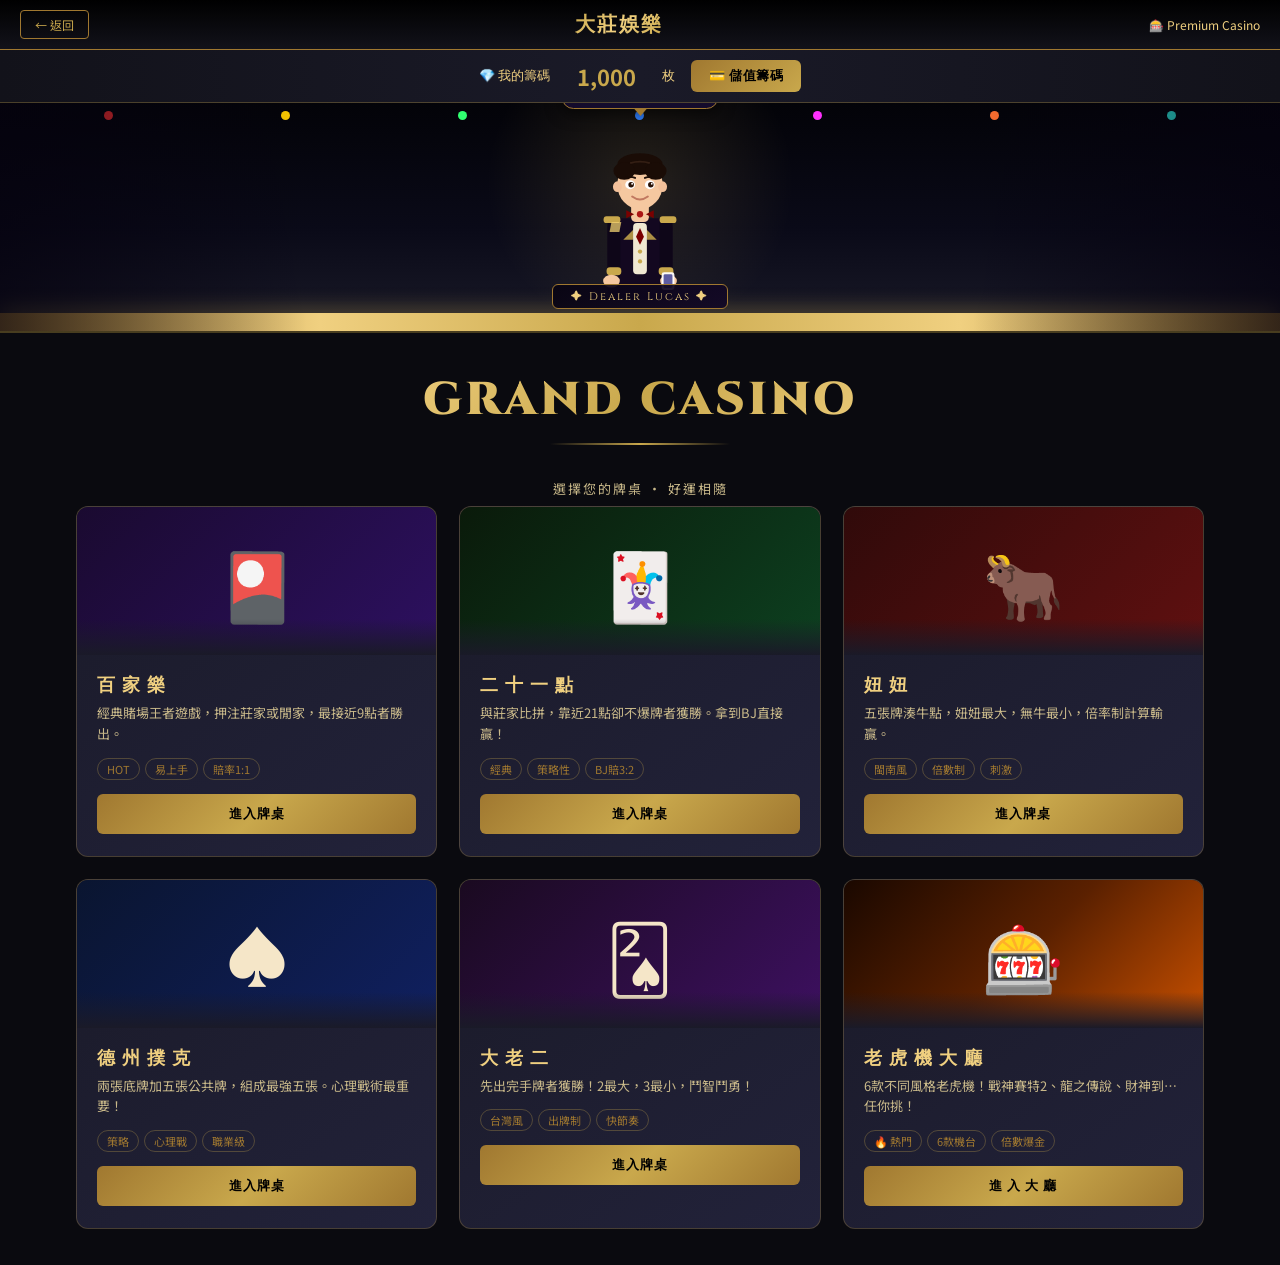
==== baccarat.html @ 49bc3510 "Add files via upload" ====
<!DOCTYPE html>
<html lang="zh-TW">
<head>
<meta charset="UTF-8">
<meta name="viewport" content="width=device-width, initial-scale=1.0">
<title>大莊娛樂 - 小莊國際</title>
<link href="https://fonts.googleapis.com/css2?family=Cinzel:wght@400;600;700;900&family=Noto+Sans+TC:wght@300;400;500;700&display=swap" rel="stylesheet">
<style>
:root{
  --gold:#c9a84c;--gold2:#f0d080;--gold3:#a07830;
  --dark:#0a0a0f;--dark2:#12121a;--dark3:#1a1a28;--dark4:#22223a;
  --green:#0d5c2e;--green2:#1a7a3a;--felt:#0a4020;
  --red:#c0392b;--blue:#1a3a6a;
  --chip1:#e74c3c;--chip2:#3498db;--chip3:#2ecc71;--chip4:#9b59b6;--chip5:#f39c12;
  --text:#f5e6c8;--text2:#c9b98a;
}
*{margin:0;padding:0;box-sizing:border-box}
body{font-family:'Noto Sans TC',sans-serif;background:var(--dark);color:var(--text);min-height:100vh;overflow-x:hidden}
::-webkit-scrollbar{width:6px}
::-webkit-scrollbar-track{background:var(--dark2)}
::-webkit-scrollbar-thumb{background:var(--gold3);border-radius:3px}

/* HEADER */
.site-header{background:linear-gradient(180deg,#000,var(--dark2));border-bottom:1px solid var(--gold3);
  padding:10px 20px;display:flex;align-items:center;justify-content:space-between;
  position:sticky;top:0;z-index:300;gap:10px;flex-wrap:wrap;}
.logo{font-family:'Cinzel',serif;font-size:20px;font-weight:900;
  background:linear-gradient(135deg,var(--gold),var(--gold2),var(--gold));
  -webkit-background-clip:text;-webkit-text-fill-color:transparent;background-clip:text;letter-spacing:2px;}
.back-btn{color:var(--gold);font-size:12px;text-decoration:none;border:1px solid var(--gold3);
  padding:5px 14px;border-radius:4px;transition:all .3s;white-space:nowrap;}
.back-btn:hover{background:var(--gold);color:#000}

/* CHIPS BAR */
.chips-bar{background:linear-gradient(90deg,var(--dark2),var(--dark3),var(--dark2));
  border-bottom:1px solid rgba(201,168,76,.3);
  padding:10px 20px;display:flex;align-items:center;justify-content:center;gap:16px;flex-wrap:wrap;}
.chips-label{font-family:'Cinzel',serif;font-size:13px;color:var(--gold2)}
.chips-amount{font-size:22px;font-weight:700;color:var(--gold);min-width:80px;text-align:center}
.topup-btn{background:linear-gradient(135deg,var(--gold3),var(--gold));color:#000;
  border:none;padding:7px 18px;border-radius:6px;font-size:13px;font-weight:700;
  cursor:pointer;font-family:'Cinzel',serif;letter-spacing:.5px;transition:all .3s;}
.topup-btn:hover{background:linear-gradient(135deg,var(--gold),var(--gold2));transform:translateY(-1px)}

/* ═══ DEALER STAGE ═══ */
.dealer-stage{position:relative;height:230px;overflow:hidden;
  background:linear-gradient(180deg,#030308 0%,#0a0a18 55%,var(--dark3) 100%);
  border-bottom:2px solid rgba(201,168,76,.35);
  display:flex;align-items:flex-end;justify-content:center;}
.dealer-stage::before{content:'';position:absolute;top:-80px;left:50%;transform:translateX(-50%);
  width:320px;height:320px;
  background:radial-gradient(ellipse,rgba(255,215,100,.12) 0%,transparent 68%);pointer-events:none;}
.dealer-stage::after{content:'';position:absolute;inset:0;
  background:linear-gradient(90deg,rgba(5,2,15,.7) 0%,transparent 24%,transparent 76%,rgba(5,2,15,.7) 100%);
  pointer-events:none;z-index:2;}

/* Stage lights row */
.stage-lights{position:absolute;top:8px;left:0;right:0;display:flex;justify-content:space-around;z-index:1;padding:0 20px;}
.sl{width:9px;height:9px;border-radius:50%;animation:slblink 2.2s ease-in-out infinite}
.sl:nth-child(1){background:#ff3030;animation-delay:0s}
.sl:nth-child(2){background:#ffcc00;animation-delay:.28s}
.sl:nth-child(3){background:#30ff70;animation-delay:.56s}
.sl:nth-child(4){background:#3080ff;animation-delay:.84s}
.sl:nth-child(5){background:#ff30ff;animation-delay:1.12s}
.sl:nth-child(6){background:#ff7030;animation-delay:1.4s}
.sl:nth-child(7){background:#30ffee;animation-delay:1.68s}
@keyframes slblink{0%,100%{opacity:.3;transform:scale(.75)}50%{opacity:1;transform:scale(1.1)}}

/* Dealer wrap */
.dealer-wrap{position:relative;z-index:3;display:flex;flex-direction:column;align-items:center;
  animation:dIdle 3.2s ease-in-out infinite;}
@keyframes dIdle{0%,100%{transform:translateY(0)}50%{transform:translateY(-5px)}}
.dealer-wrap.dealing{animation:dDeal .55s ease-in-out 3}
@keyframes dDeal{0%{transform:translateY(0) rotate(0)}30%{transform:translateY(-14px) rotate(-5deg)}65%{transform:translateY(-4px) rotate(2deg)}100%{transform:translateY(0) rotate(0)}}
.dealer-wrap.win{animation:dWin .55s ease-in-out 2}
@keyframes dWin{0%,100%{transform:scale(1)}50%{transform:scale(1.05)}}

/* Speech bubble */
.bubble{position:absolute;top:-52px;left:50%;transform:translateX(-50%);
  background:rgba(20,12,45,.96);border:1px solid var(--gold3);
  border-radius:12px;padding:8px 16px;font-size:12px;color:var(--gold2);
  white-space:nowrap;opacity:0;transition:opacity .4s;z-index:10;
  box-shadow:0 4px 16px rgba(0,0,0,.6);}
.bubble::after{content:'';position:absolute;bottom:-8px;left:50%;transform:translateX(-50%);
  width:0;height:0;border-left:7px solid transparent;border-right:7px solid transparent;
  border-top:8px solid var(--gold3);}
.bubble.show{opacity:1}

/* Flying cards */
.fly{position:absolute;top:60px;left:50%;z-index:5;
  width:38px;height:55px;background:linear-gradient(135deg,#222299,#11116a);
  border-radius:5px;border:1px solid rgba(255,255,255,.2);opacity:0;pointer-events:none;}
.fly.goL{animation:flyL .55s ease-out forwards}
.fly.goR{animation:flyR .55s ease-out forwards}
@keyframes flyL{0%{opacity:1;transform:translate(-50%,0) rotate(0)}100%{opacity:0;transform:translate(calc(-50% - 130px),70px) rotate(-22deg)}}
@keyframes flyR{0%{opacity:1;transform:translate(-50%,0) rotate(0)}100%{opacity:0;transform:translate(calc(-50% + 130px),70px) rotate(22deg)}}

/* Table edge + name tag */
.table-edge{position:absolute;bottom:0;left:0;right:0;height:18px;
  background:linear-gradient(90deg,var(--gold3),var(--gold2),var(--gold),var(--gold2),var(--gold3));
  box-shadow:0 -4px 20px rgba(201,168,76,.35);z-index:1;}
.dealer-tag{position:absolute;bottom:22px;left:50%;transform:translateX(-50%);
  background:linear-gradient(135deg,rgba(8,4,18,.92),rgba(18,8,38,.92));
  border:1px solid var(--gold3);border-radius:6px;padding:4px 18px;
  font-family:'Cinzel',serif;font-size:11px;color:var(--gold2);letter-spacing:2px;
  white-space:nowrap;z-index:4;}

/* LOBBY */
.lobby{padding:36px 16px;max-width:1160px;margin:0 auto}
.lobby-title{font-family:'Cinzel',serif;font-size:clamp(26px,5vw,46px);font-weight:900;
  text-align:center;letter-spacing:3px;margin-bottom:6px;
  background:linear-gradient(135deg,var(--gold3),var(--gold2),var(--gold),var(--gold2),var(--gold3));
  -webkit-background-clip:text;-webkit-text-fill-color:transparent;background-clip:text;}
.lobby-sub{text-align:center;color:var(--text2);font-size:13px;letter-spacing:2px;margin-bottom:8px}
.divider{width:180px;height:2px;margin:12px auto 34px;background:linear-gradient(90deg,transparent,var(--gold),transparent);}
.games-grid{display:grid;grid-template-columns:repeat(auto-fill,minmax(280px,1fr));gap:22px}
.game-card{background:linear-gradient(145deg,var(--dark3),var(--dark4));border:1px solid rgba(201,168,76,.25);
  border-radius:12px;overflow:hidden;cursor:pointer;transition:all .35s;}
.game-card:hover{transform:translateY(-6px);border-color:var(--gold);box-shadow:0 16px 48px rgba(201,168,76,.2)}
.card-banner{height:148px;display:flex;align-items:center;justify-content:center;font-size:66px;position:relative;overflow:hidden}
.baccarat-banner{background:linear-gradient(135deg,#1a0a30,#2d1060)}
.blackjack-banner{background:linear-gradient(135deg,#0a1a0a,#0d4020)}
.niuniu-banner{background:linear-gradient(135deg,#300a0a,#601010)}
.texas-banner{background:linear-gradient(135deg,#0a1530,#102060)}
.bigtwo-banner{background:linear-gradient(135deg,#1a0a20,#3d1060)}
.card-banner::after{content:'';position:absolute;bottom:0;left:0;right:0;height:36px;background:linear-gradient(to top,var(--dark3),transparent)}
.card-body{padding:18px 20px 22px}
.card-title{font-family:'Cinzel',serif;font-size:18px;font-weight:700;color:var(--gold2);margin-bottom:5px;letter-spacing:1px}
.card-desc{font-size:13px;color:var(--text2);line-height:1.6;margin-bottom:13px}
.card-tags{display:flex;gap:5px;flex-wrap:wrap;margin-bottom:14px}
.tag{font-size:11px;padding:2px 9px;border-radius:20px;border:1px solid rgba(201,168,76,.3);color:var(--gold3)}
.play-btn{display:block;width:100%;padding:11px;text-align:center;
  background:linear-gradient(135deg,var(--gold3),var(--gold),var(--gold3));
  color:#000;font-weight:700;font-size:13px;border:none;border-radius:6px;
  cursor:pointer;letter-spacing:1px;font-family:'Cinzel',serif;transition:all .3s;}
.play-btn:hover{background:linear-gradient(135deg,var(--gold),var(--gold2),var(--gold))}

.low-warn{background:rgba(192,57,43,.15);border:1px solid var(--red);border-radius:8px;
  padding:10px 14px;text-align:center;font-size:13px;color:#ff8080;margin-bottom:16px;
  display:none;animation:popIn .4s ease;}
.low-warn.show{display:block}

/* GAME MODAL */
.modal-overlay{display:none;position:fixed;inset:0;z-index:500;
  background:rgba(0,0,0,.92);backdrop-filter:blur(4px);
  align-items:center;justify-content:center;padding:12px;}
.modal-overlay.active{display:flex}
.game-modal{background:var(--dark2);border:1px solid var(--gold3);border-radius:16px;
  width:100%;max-width:880px;max-height:96vh;overflow-y:auto;position:relative;}
.modal-header{background:linear-gradient(90deg,var(--dark3),var(--dark4),var(--dark3));
  border-bottom:1px solid rgba(201,168,76,.3);
  padding:13px 18px;display:flex;align-items:center;justify-content:space-between;
  position:sticky;top:0;z-index:10;gap:8px;flex-wrap:wrap;}
.modal-title{font-family:'Cinzel',serif;font-size:17px;font-weight:700;color:var(--gold2);letter-spacing:2px}
.modal-chips{font-size:13px;color:var(--gold);font-weight:600;white-space:nowrap}
.close-btn{background:none;border:1px solid var(--gold3);color:var(--gold);
  width:30px;height:30px;border-radius:50%;cursor:pointer;font-size:16px;
  display:flex;align-items:center;justify-content:center;transition:all .3s;flex-shrink:0;}
.close-btn:hover{background:var(--gold);color:#000}
.game-area{padding:16px 18px 22px}

/* SHARED GAME */
.felt-table{background:radial-gradient(ellipse at center,var(--green2),var(--felt));
  border:3px solid var(--gold3);border-radius:14px;padding:14px;
  box-shadow:inset 0 0 40px rgba(0,0,0,.5),0 0 20px rgba(201,168,76,.1);
  margin-bottom:14px;min-height:170px;
  display:flex;flex-direction:column;align-items:center;justify-content:center;gap:10px;}
.playing-card{width:50px;height:72px;background:white;border-radius:5px;
  display:inline-flex;flex-direction:column;align-items:center;justify-content:center;
  font-weight:700;box-shadow:2px 3px 8px rgba(0,0,0,.5);border:1px solid #ddd;flex-shrink:0;}
.playing-card.red{color:var(--red)}.playing-card.black{color:#111}
.playing-card.back{background:linear-gradient(135deg,#1a1a6a,#2a2a9a);border:1px solid #4a4aaa}
.playing-card.back::after{content:'🂠';font-size:30px;color:rgba(255,255,255,.3)}
.card-rank{font-size:12px;line-height:1}.card-suit{font-size:19px;line-height:1}
.cards-row{display:flex;gap:5px;justify-content:center;flex-wrap:wrap}
.hand-label{font-size:11px;color:rgba(255,255,255,.7);letter-spacing:1px;text-transform:uppercase;text-align:center}
.hand-score{font-size:21px;font-weight:700;color:white;text-align:center;font-family:'Cinzel',serif}
.bet-area{background:var(--dark3);border:1px solid rgba(201,168,76,.2);border-radius:10px;padding:13px 16px;margin-bottom:12px}
.bet-label{font-size:11px;color:var(--text2);letter-spacing:1px;margin-bottom:7px;text-transform:uppercase}
.bet-chips{display:flex;gap:6px;flex-wrap:wrap;margin-bottom:9px}
.chip{width:41px;height:41px;border-radius:50%;border:3px solid rgba(255,255,255,.3);
  display:flex;align-items:center;justify-content:center;font-size:11px;font-weight:700;
  cursor:pointer;transition:all .2s;color:white;box-shadow:0 3px 8px rgba(0,0,0,.4);user-select:none;}
.chip:hover{transform:scale(1.12) translateY(-2px)}
.chip.c10{background:radial-gradient(circle,#e55,var(--chip1))}
.chip.c50{background:radial-gradient(circle,#5af,var(--chip2))}
.chip.c100{background:radial-gradient(circle,#5d5,var(--chip3))}
.chip.c500{background:radial-gradient(circle,#b7b,var(--chip4))}
.chip.c1000{background:radial-gradient(circle,#fc5,var(--chip5))}
.bet-display{display:flex;align-items:center;gap:10px;flex-wrap:wrap}
.bet-val{font-family:'Cinzel',serif;font-size:19px;color:var(--gold);font-weight:700}
.clear-bet{background:none;border:1px solid #555;color:#888;padding:4px 10px;border-radius:4px;cursor:pointer;font-size:12px;transition:all .2s}
.clear-bet:hover{border-color:var(--red);color:var(--red)}
.game-btns{display:flex;gap:8px;flex-wrap:wrap;justify-content:center;margin-top:4px}
.gbtn{padding:9px 20px;border:none;border-radius:6px;font-size:13px;font-weight:700;cursor:pointer;font-family:'Cinzel',serif;letter-spacing:.5px;transition:all .25s}
.gbtn-gold{background:linear-gradient(135deg,var(--gold3),var(--gold));color:#000}
.gbtn-gold:hover{background:linear-gradient(135deg,var(--gold),var(--gold2));transform:translateY(-1px)}
.gbtn-red{background:linear-gradient(135deg,#8b0000,var(--red));color:white}
.gbtn-red:hover{filter:brightness(1.2);transform:translateY(-1px)}
.gbtn-blue{background:linear-gradient(135deg,#0a3060,#1a5090);color:white}
.gbtn-blue:hover{filter:brightness(1.2);transform:translateY(-1px)}
.result-banner{padding:13px;border-radius:8px;text-align:center;margin-bottom:13px;
  font-family:'Cinzel',serif;font-size:16px;font-weight:700;letter-spacing:1px;animation:popIn .4s ease}
.result-win{background:linear-gradient(135deg,rgba(46,204,113,.15),rgba(46,204,113,.3));border:1px solid #2ecc71;color:#2ecc71}
.result-lose{background:linear-gradient(135deg,rgba(192,57,43,.15),rgba(192,57,43,.3));border:1px solid var(--red);color:var(--red)}
.result-tie{background:linear-gradient(135deg,rgba(241,196,15,.1),rgba(241,196,15,.2));border:1px solid #f1c40f;color:#f1c40f}
@keyframes popIn{from{transform:scale(.8);opacity:0}to{transform:scale(1);opacity:1}}
@keyframes dealIn{from{transform:translateY(-18px) rotate(-5deg);opacity:0}to{transform:translateY(0) rotate(0);opacity:1}}
.deal-anim{animation:dealIn .3s ease forwards}
.status-msg{font-size:13px;color:var(--text2);text-align:center;padding:7px;background:rgba(255,255,255,.03);border-radius:6px}
.bac-zones{display:grid;grid-template-columns:1fr 1fr 1fr;gap:7px;width:100%}
.bac-zone{background:rgba(0,0,0,.3);border:2px solid rgba(201,168,76,.2);border-radius:8px;padding:9px 6px;text-align:center;cursor:pointer;transition:all .2s}
.bac-zone:hover,.bac-zone.selected{border-color:var(--gold);background:rgba(201,168,76,.1)}
.bac-zone-name{font-family:'Cinzel',serif;font-size:11px;color:var(--gold2);letter-spacing:1px;margin-bottom:2px}
.bac-zone-odds{font-size:10px;color:var(--text2)}
.bac-zone-bet{font-size:14px;color:var(--gold);font-weight:700;margin-top:2px}
.sdiv{display:flex;align-items:center;gap:8px;margin:10px 0}
.sdiv::before,.sdiv::after{content:'';flex:1;height:1px;background:rgba(201,168,76,.2)}
.sdiv span{font-size:10px;color:var(--gold3);letter-spacing:2px;text-transform:uppercase;white-space:nowrap}
.nn-table{display:grid;grid-template-columns:1fr 1fr;gap:9px;width:100%}
.nn-hand{background:rgba(0,0,0,.25);border:1px solid rgba(201,168,76,.15);border-radius:8px;padding:9px;text-align:center}
.nn-name{font-size:10px;color:var(--text2);letter-spacing:1px;margin-bottom:5px;text-transform:uppercase}
.nn-type{font-size:12px;font-weight:700;color:var(--gold2);margin-top:4px}
.nn-bz{display:flex;gap:5px;justify-content:center;flex-wrap:wrap;margin:5px 0}
.nn-bb{padding:5px 12px;background:rgba(0,0,0,.3);border:1px solid rgba(201,168,76,.3);color:var(--text2);border-radius:4px;cursor:pointer;font-size:12px;font-family:'Noto Sans TC',sans-serif;transition:all .2s}
.nn-bb:hover,.nn-bb.active{border-color:var(--gold);color:var(--gold);background:rgba(201,168,76,.1)}
.ccards{display:flex;gap:5px;justify-content:center;flex-wrap:wrap;margin:6px 0}
.hand-scroll{overflow-x:auto;padding-bottom:4px}
.hand-container{display:flex;gap:3px;flex-wrap:wrap;justify-content:center;padding:5px 0;max-width:580px}
.h-card{width:40px;height:58px;background:white;border-radius:4px;
  display:flex;flex-direction:column;align-items:center;justify-content:center;
  cursor:pointer;transition:all .2s;border:2px solid transparent;
  box-shadow:1px 2px 5px rgba(0,0,0,.4);flex-shrink:0;}
.h-card.red{color:var(--red)}.h-card.black{color:#111}
.h-card.selected{border-color:var(--gold);transform:translateY(-8px);box-shadow:0 4px 12px rgba(201,168,76,.4)}
.h-card-r{font-size:10px;line-height:1.1}.h-card-s{font-size:16px;line-height:1}

/* TOP-UP MODAL */
.topup-overlay{display:none;position:fixed;inset:0;z-index:600;
  background:rgba(0,0,0,.86);backdrop-filter:blur(7px);
  align-items:center;justify-content:center;padding:20px;}
.topup-overlay.active{display:flex}
.topup-modal{background:linear-gradient(145deg,var(--dark2),var(--dark3));
  border:1px solid var(--gold);border-radius:20px;padding:34px 30px;
  width:100%;max-width:420px;position:relative;}
.tu-close{position:absolute;top:13px;right:15px;background:none;border:none;color:var(--gold3);font-size:22px;cursor:pointer;line-height:1}
.tu-close:hover{color:var(--gold)}
.tu-title{font-family:'Cinzel',serif;font-size:21px;font-weight:700;color:var(--gold2);text-align:center;letter-spacing:2px;margin-bottom:5px}
.tu-sub{text-align:center;color:var(--text2);font-size:12px;margin-bottom:22px}
.tu-presets{display:grid;grid-template-columns:repeat(3,1fr);gap:9px;margin-bottom:18px}
.tu-preset{padding:13px 6px;border:1px solid rgba(201,168,76,.3);background:rgba(0,0,0,.3);
  border-radius:10px;cursor:pointer;text-align:center;transition:all .25s;color:var(--text);font-family:'Noto Sans TC',sans-serif;}
.tu-preset:hover{border-color:var(--gold);background:rgba(201,168,76,.1);transform:translateY(-2px)}
.tu-amt{font-size:17px;font-weight:700;color:var(--gold);display:block}
.tu-lbl{font-size:10px;color:var(--text2);margin-top:2px;display:block}
.tu-custom label{display:block;font-size:11px;color:var(--text2);letter-spacing:1px;margin-bottom:7px;text-transform:uppercase}
.tu-row{display:flex;gap:8px;margin-bottom:16px}
.tu-input{flex:1;background:rgba(0,0,0,.4);border:1px solid rgba(201,168,76,.3);
  border-radius:8px;padding:10px 13px;font-size:16px;color:var(--gold);
  font-family:'Cinzel',serif;outline:none;}
.tu-input:focus{border-color:var(--gold)}
.tu-confirm{padding:10px 18px;background:linear-gradient(135deg,var(--gold3),var(--gold));
  color:#000;border:none;border-radius:8px;font-size:13px;font-weight:700;
  cursor:pointer;font-family:'Cinzel',serif;white-space:nowrap;transition:all .3s;}
.tu-confirm:hover{background:linear-gradient(135deg,var(--gold),var(--gold2))}
.tu-notice{background:rgba(201,168,76,.06);border:1px solid rgba(201,168,76,.15);
  border-radius:8px;padding:11px;font-size:12px;color:var(--text2);line-height:1.6;text-align:center;margin-bottom:14px}
.tu-hist-title{font-size:10px;color:var(--gold3);letter-spacing:1px;text-transform:uppercase;margin-bottom:7px}
.hist-list{max-height:76px;overflow-y:auto}
.hist-item{display:flex;justify-content:space-between;font-size:12px;padding:3px 0;
  border-bottom:1px solid rgba(255,255,255,.05);color:var(--text2)}
.hist-item span:last-child{color:var(--gold)}

@media(max-width:600px){
  .tu-presets{grid-template-columns:repeat(2,1fr)}
  .game-modal{max-height:100vh;border-radius:0}
  .dealer-stage{height:185px}
}

/* ══ WIN ANIMATIONS ══ */
#confettiCanvas{display:none;position:fixed;inset:0;z-index:9999;pointer-events:none;}
#winGlowOverlay{position:fixed;inset:0;z-index:9998;pointer-events:none;opacity:0;transition:opacity .6s ease-out;}
.sl-win-pop{animation:slWinPop .5s cubic-bezier(.175,.885,.32,1.275) forwards!important;}
@keyframes slWinPop{0%{transform:scale(.5) translateY(10px);opacity:0}60%{transform:scale(1.08)}100%{transform:scale(1);opacity:1}}
.sl-bigwin{animation:slBigWinShake .4s ease-in-out 2!important;background:linear-gradient(135deg,rgba(255,150,0,.2),rgba(255,215,0,.3))!important;border-color:#ffd700!important;color:#ffd700!important;}
@keyframes slBigWinShake{0%,100%{transform:translateX(0)}25%{transform:translateX(-6px)}75%{transform:translateX(6px)}}
.sl-coin-burst{position:absolute;top:50%;left:50%;pointer-events:none;animation:coinBurst .8s ease-out forwards;}
@keyframes coinBurst{0%{transform:translate(-50%,-50%) scale(0);opacity:1}100%{transform:translate(-50%,-120%) scale(1.5);opacity:0}}
@keyframes slReelSpin{0%{transform:translateY(0)}50%{transform:translateY(-4px)}100%{transform:translateY(0)}}
.classic-reel-cell{transition:transform .2s,filter .2s;}
.classic-win-line{animation:winLinePulse .6s ease-in-out infinite alternate;}
@keyframes winLinePulse{from{box-shadow:0 0 6px #ffd700}to{box-shadow:0 0 20px #ffd700,0 0 40px rgba(255,215,0,.5)}}
/* Multiplier ball pulse */
.mult-ball{animation:mbPulse 1.4s ease-in-out infinite alternate!important;}
@keyframes mbPulse{from{box-shadow:0 0 6px #ff6600}to{box-shadow:0 0 18px #ff9900,inset 0 0 10px rgba(255,100,0,.4)}}
.locked-mult{animation:lmPulse 1s ease-in-out infinite alternate!important;}
@keyframes lmPulse{from{box-shadow:0 0 8px #ff00ff}to{box-shadow:0 0 24px #cc00ff,inset 0 0 12px rgba(255,0,255,.4)}}
/* Cascade drop */
.seth-cell{animation:cellDrop .25s ease forwards;}
@keyframes cellDrop{from{transform:translateY(-10px) scale(.9);opacity:.5}to{transform:translateY(0) scale(1);opacity:1}}
/* ── AUTO SPIN BAR ── */
.auto-bar{display:flex;align-items:center;gap:8px;flex-wrap:wrap;background:rgba(0,0,0,.3);
  border:1px solid rgba(201,168,76,.2);border-radius:8px;padding:8px 12px;margin-bottom:8px;}
.auto-count-btn{width:32px;height:32px;border-radius:6px;border:1px solid rgba(201,168,76,.3);
  background:rgba(0,0,0,.4);color:var(--gold2);font-size:12px;font-weight:700;cursor:pointer;
  display:flex;align-items:center;justify-content:center;transition:all .2s;}
.auto-count-btn:hover,.auto-count-btn.active{background:rgba(201,168,76,.15);border-color:var(--gold)}
.auto-progress{flex:1;height:6px;background:rgba(255,255,255,.1);border-radius:3px;overflow:hidden;min-width:60px}
.auto-progress-fill{height:100%;background:linear-gradient(90deg,var(--gold3),var(--gold));border-radius:3px;transition:width .3s ease;}
/* ── CLASSIC 777 ── */
.cl-machine{background:linear-gradient(145deg,#1a0800,#2a1000,#1a0800);
  border:3px solid var(--gold);border-radius:20px;padding:16px;
  box-shadow:0 0 40px rgba(201,168,76,.25),inset 0 0 30px rgba(0,0,0,.7);
  margin-bottom:12px;position:relative;overflow:hidden;}
.cl-machine::before{content:'';position:absolute;top:0;left:0;right:0;height:3px;
  background:linear-gradient(90deg,transparent,var(--gold2),var(--gold),var(--gold2),transparent);}
.cl-machine-title{font-family:'Cinzel',serif;font-size:16px;font-weight:900;letter-spacing:3px;
  text-align:center;margin-bottom:8px;
  background:linear-gradient(135deg,var(--gold3),var(--gold2),var(--gold));
  -webkit-background-clip:text;-webkit-text-fill-color:transparent;background-clip:text;}
.cl-jackpot{font-family:'Cinzel',serif;font-size:26px;font-weight:900;color:var(--gold2);
  text-align:center;margin-bottom:12px;
  animation:jackpotPulse 1.5s ease-in-out infinite alternate;}
@keyframes jackpotPulse{from{text-shadow:0 0 10px rgba(201,168,76,.5)}to{text-shadow:0 0 30px rgba(240,208,128,.9),0 0 60px rgba(201,168,76,.4)}}
.cl-reels-wrap{display:flex;gap:8px;justify-content:center;
  background:rgba(0,0,0,.6);border:2px solid rgba(201,168,76,.4);
  border-radius:12px;padding:14px;margin-bottom:12px;position:relative;}
.cl-win-line{position:absolute;top:50%;left:14px;right:14px;height:72px;
  transform:translateY(-50%);border:3px solid var(--gold);border-radius:6px;
  pointer-events:none;opacity:0;transition:opacity .3s;
  box-shadow:0 0 20px rgba(201,168,76,.6),inset 0 0 20px rgba(201,168,76,.1);}
.cl-win-line.show{opacity:1;animation:winLineFlash .4s ease-in-out infinite alternate;}
@keyframes winLineFlash{from{box-shadow:0 0 10px rgba(201,168,76,.5)}to{box-shadow:0 0 35px rgba(240,208,128,.9),inset 0 0 20px rgba(201,168,76,.2)}}
.cl-reel{width:72px;overflow:hidden;border-radius:8px;
  border:2px solid rgba(201,168,76,.3);
  background:linear-gradient(180deg,rgba(0,0,0,.9),rgba(20,10,0,.95));position:relative;}
.cl-reel::before,.cl-reel::after{content:'';position:absolute;left:0;right:0;height:24px;z-index:2;pointer-events:none;}
.cl-reel::before{top:0;background:linear-gradient(180deg,rgba(0,0,0,.95),transparent)}
.cl-reel::after{bottom:0;background:linear-gradient(0deg,rgba(0,0,0,.95),transparent)}
.cl-reel-inner{will-change:transform;}
.cl-sym{width:72px;height:72px;display:flex;align-items:center;justify-content:center;
  font-size:36px;border-bottom:1px solid rgba(255,255,255,.06);}
.cl-sym.win-sym{animation:symWin .5s ease-in-out infinite alternate;filter:drop-shadow(0 0 8px gold);}
@keyframes symWin{from{transform:scale(1)}to{transform:scale(1.15)}}
.cl-payline-info{display:grid;grid-template-columns:1fr 1fr;gap:5px;
  background:rgba(0,0,0,.3);border-radius:8px;padding:9px;margin-bottom:10px;}
.cl-pay-row{display:flex;align-items:center;gap:5px;font-size:12px;color:var(--text2)}
.cl-pay-row .sym{font-size:17px}.cl-pay-row .mult{color:var(--gold);font-weight:700}
/* ── MEGA WIN OVERLAY ── */
#megaWinOverlay{display:none;position:fixed;inset:0;z-index:10000;
  background:rgba(0,0,0,.87);align-items:center;justify-content:center;
  flex-direction:column;gap:14px;cursor:pointer;}
#megaWinOverlay.show{display:flex;animation:megaFadeIn .4s ease;}
@keyframes megaFadeIn{from{opacity:0}to{opacity:1}}
.mega-win-title{font-family:'Cinzel',serif;font-size:clamp(36px,8vw,76px);font-weight:900;
  background:linear-gradient(135deg,#ff9900,#ffd700,#ff9900,#ffd700);
  -webkit-background-clip:text;-webkit-text-fill-color:transparent;background-clip:text;
  animation:megaTitlePop .6s cubic-bezier(.175,.885,.32,1.4) both;
  text-align:center;letter-spacing:4px;}
@keyframes megaTitlePop{0%{transform:scale(0) rotate(-10deg)}70%{transform:scale(1.1) rotate(2deg)}100%{transform:scale(1) rotate(0)}}
.mega-win-amount{font-family:'Cinzel',serif;font-size:clamp(28px,6vw,56px);font-weight:900;
  color:#fff;text-shadow:0 0 30px rgba(255,215,0,.8);
  animation:megaAmountBounce .8s .3s cubic-bezier(.175,.885,.32,1.4) both;}
@keyframes megaAmountBounce{0%{transform:translateY(40px);opacity:0}100%{transform:translateY(0);opacity:1}}
.mega-win-sub{font-size:13px;color:rgba(255,215,0,.7);letter-spacing:2px;font-family:'Cinzel',serif;}
.mega-stars{position:absolute;inset:0;overflow:hidden;pointer-events:none;}
.mega-star{position:absolute;animation:starFloat linear infinite;}
@keyframes starFloat{0%{transform:translateY(100vh) scale(0)}60%{transform:translateY(40vh) scale(1);opacity:1}100%{transform:translateY(-10vh) scale(0);opacity:0}}
.coin-particle{position:fixed;pointer-events:none;font-size:18px;z-index:9999;
  animation:coinFall linear forwards;}
@keyframes coinFall{0%{opacity:1;transform:translateY(0) rotate(0)}100%{opacity:0;transform:translateY(80vh) rotate(720deg)}}
/* Classic 777 styles */
.classic-machine{background:linear-gradient(145deg,#2a1500,#1a0c00);border:3px solid var(--gold3);border-radius:16px;padding:14px;margin-bottom:12px;box-shadow:0 0 30px rgba(201,168,76,.15),inset 0 0 20px rgba(0,0,0,.5);}
.classic-reel{border:2px solid rgba(201,168,76,.4);border-radius:8px;overflow:hidden;background:rgba(0,0,0,.6);}
.slot-lobby-overlay{display:none;position:fixed;inset:0;z-index:500;
  background:rgba(0,0,0,.94);backdrop-filter:blur(5px);
  align-items:flex-start;justify-content:center;padding:16px;overflow-y:auto;}
.slot-lobby-overlay.active{display:flex;}
.slot-lobby-modal{width:100%;max-width:900px;margin:auto;}
.slot-lobby-header{display:flex;align-items:center;justify-content:space-between;
  padding:14px 0 18px;border-bottom:1px solid rgba(201,168,76,.3);margin-bottom:22px;}
.slot-lobby-title{font-family:'Cinzel',serif;font-size:22px;font-weight:900;
  background:linear-gradient(135deg,var(--gold3),var(--gold2),var(--gold));
  -webkit-background-clip:text;-webkit-text-fill-color:transparent;background-clip:text;letter-spacing:3px;}
.slot-machines-grid{display:grid;grid-template-columns:repeat(auto-fill,minmax(260px,1fr));gap:18px;padding-bottom:30px;}
.slot-card{border-radius:14px;overflow:hidden;cursor:pointer;
  border:1px solid rgba(201,168,76,.2);transition:all .3s;position:relative;}
.slot-card:hover{transform:translateY(-6px);border-color:var(--gold);box-shadow:0 16px 40px rgba(201,168,76,.25);}
.slot-card-banner{height:88px;display:flex;flex-direction:column;align-items:center;justify-content:center;
  font-size:34px;position:relative;overflow:hidden;}
.slot-card-banner::after{content:'';position:absolute;bottom:0;left:0;right:0;height:30px;
  background:linear-gradient(to top,var(--dark3),transparent);}
.slot-card-body{background:linear-gradient(145deg,var(--dark3),var(--dark4));padding:14px 16px 18px;}
.slot-card-name{font-family:'Cinzel',serif;font-size:16px;font-weight:700;color:var(--gold2);
  margin-bottom:4px;letter-spacing:1px;}
.slot-card-desc{font-size:12px;color:var(--text2);line-height:1.5;margin-bottom:11px;}
.slot-card-tags{display:flex;gap:4px;flex-wrap:wrap;margin-bottom:12px;}
.slot-new-badge{position:absolute;top:8px;right:8px;background:linear-gradient(135deg,#e74c3c,#c0392b);
  color:white;font-size:10px;font-weight:700;padding:2px 8px;border-radius:10px;font-family:'Cinzel',serif;}
.seth-banner{background:linear-gradient(135deg,#1a0800,#5a2000,#c85000)}
.seth-grid{display:grid;grid-template-columns:repeat(6,1fr);gap:3px;background:rgba(0,0,0,.5);
  border:2px solid var(--gold3);border-radius:10px;padding:6px;margin-bottom:10px;position:relative;}
.seth-cell{aspect-ratio:1;border-radius:5px;display:flex;align-items:center;justify-content:center;
  font-size:20px;background:rgba(0,0,0,.4);border:1px solid rgba(255,255,255,.08);
  transition:all .3s;position:relative;overflow:hidden;user-select:none;}
.seth-cell.matched{animation:sethMatch .5s ease forwards;border-color:var(--gold);}
.seth-cell.empty{background:rgba(0,0,0,.1);animation:sethFall .3s ease;}
.seth-cell.mult-ball{border:2px solid #ff6600;box-shadow:0 0 10px #ff6600,inset 0 0 8px rgba(255,100,0,.3);}
.seth-cell.locked-mult{border:2px solid #ff00ff;box-shadow:0 0 10px #ff00ff,inset 0 0 8px rgba(255,0,255,.3);}
@keyframes sethMatch{0%{transform:scale(1);filter:brightness(1)}40%{transform:scale(1.18);filter:brightness(2.2)}100%{transform:scale(1);filter:brightness(1)}}
@keyframes sethFall{0%{transform:translateY(-18px);opacity:0}100%{transform:translateY(0);opacity:1}}
.seth-multiplier-display{font-size:11px;position:absolute;top:2px;right:3px;color:#ff9900;font-weight:700;line-height:1}
.seth-info{display:grid;grid-template-columns:1fr 1fr 1fr;gap:7px;margin-bottom:10px;text-align:center}
.seth-info-box{background:rgba(0,0,0,.35);border:1px solid rgba(201,168,76,.2);border-radius:7px;padding:7px 4px;}
.seth-info-val{font-size:18px;font-weight:700;color:var(--gold);font-family:'Cinzel',serif}
.seth-info-lbl{font-size:10px;color:var(--text2);letter-spacing:.5px}
.seth-freegame-banner{background:linear-gradient(135deg,rgba(200,80,0,.25),rgba(255,150,0,.15));
  border:1px solid #ff6600;border-radius:8px;padding:8px 12px;text-align:center;
  font-family:'Cinzel',serif;font-size:14px;color:#ff9900;font-weight:700;margin-bottom:8px;
  animation:sethGlow 1.2s ease-in-out infinite alternate;}
@keyframes sethGlow{from{box-shadow:0 0 6px #ff6600}to{box-shadow:0 0 22px #ff9900}}
.seth-awaken{background:linear-gradient(135deg,rgba(255,0,180,.2),rgba(200,0,255,.2));
  border:1px solid #ff00ff;animation:awakenPulse .8s ease-in-out infinite alternate;}
@keyframes awakenPulse{from{box-shadow:0 0 10px #ff00ff}to{box-shadow:0 0 30px #cc00ff,0 0 50px rgba(255,0,255,.4)}}
.seth-legend{display:flex;flex-wrap:wrap;gap:5px;margin-bottom:10px;justify-content:center}
.seth-sym{display:flex;align-items:center;gap:3px;background:rgba(0,0,0,.3);
  border:1px solid rgba(255,255,255,.08);border-radius:5px;padding:3px 7px;font-size:11px;color:var(--text2)}
.seth-sym span:first-child{font-size:15px}
</style>
</head>
<body>

<canvas id="confettiCanvas"></canvas>
<div id="winGlowOverlay"></div>
<div id="megaWinOverlay" onclick="closeMegaWin()">
  <div class="mega-stars" id="megaStars"></div>
  <div class="mega-win-title" id="megaWinTitle">BIG WIN</div>
  <div class="mega-win-amount" id="megaWinAmount">+0</div>
  <div class="mega-win-sub">點擊任意處關閉</div>
</div>

<header class="site-header">
  <a href="index.html" class="back-btn">← 返回</a>
  <div class="logo">大莊娛樂</div>
  <div style="font-size:12px;color:var(--gold2)">🎰 Premium Casino</div>
</header>

<div class="chips-bar">
  <span class="chips-label">💎 我的籌碼</span>
  <span class="chips-amount" id="globalChips">0</span>
  <span class="chips-label">枚</span>
  <button class="topup-btn" onclick="openTopUp()">💳 儲值籌碼</button>
</div>

<!-- ══ DEALER STAGE ══ -->
<div class="dealer-stage">
  <div class="stage-lights">
    <div class="sl"></div><div class="sl"></div><div class="sl"></div>
    <div class="sl"></div><div class="sl"></div><div class="sl"></div><div class="sl"></div>
  </div>

  <div class="dealer-wrap" id="dWrap">
    <div class="bubble" id="dBubble">歡迎光臨大莊娛樂！🎰</div>
    <div class="fly" id="flyL"></div>
    <div class="fly" id="flyR"></div>

    <!-- Dealer SVG -->
    <svg viewBox="0 0 120 205" xmlns="http://www.w3.org/2000/svg" width="118" height="205">
      <!-- Body / Tuxedo -->
      <rect x="27" y="92" width="66" height="82" rx="9" fill="#130820"/>
      <!-- Lapels gold trim -->
      <polygon points="60,97 43,114 53,114" fill="#c9a84c" opacity=".85"/>
      <polygon points="60,97 77,114 67,114" fill="#c9a84c" opacity=".85"/>
      <!-- White shirt -->
      <rect x="53" y="97" width="14" height="52" rx="4" fill="#f0e8d2"/>
      <!-- Tie -->
      <polygon points="60,102 56,111 60,119 64,111" fill="#7a0000"/>
      <!-- Buttons -->
      <circle cx="60" cy="126" r="2.2" fill="#c9a84c"/>
      <circle cx="60" cy="136" r="2.2" fill="#c9a84c"/>
      <!-- Sleeves -->
      <rect x="27" y="92" width="13" height="62" rx="5" fill="#0e0618"/>
      <rect x="80" y="92" width="13" height="62" rx="5" fill="#0e0618"/>
      <!-- Gold cuffs -->
      <rect x="26" y="142" width="15" height="8" rx="3.5" fill="#c9a84c"/>
      <rect x="79" y="142" width="15" height="8" rx="3.5" fill="#c9a84c"/>
      <!-- Hands -->
      <ellipse cx="31" cy="156" rx="8.5" ry="6.5" fill="#f5c8a0"/>
      <ellipse cx="89" cy="156" rx="8.5" ry="6.5" fill="#f5c8a0"/>
      <!-- Card in right hand -->
      <rect x="82" y="147" width="13" height="18" rx="2.5" fill="white" opacity=".95"/>
      <rect x="84" y="149" width="9" height="14" rx="1.5" fill="#1a1a7a" opacity=".7"/>
      <!-- Epaulettes -->
      <rect x="23" y="90" width="17" height="7" rx="3" fill="#c9a84c"/>
      <rect x="80" y="90" width="17" height="7" rx="3" fill="#c9a84c"/>
      <!-- Pocket square -->
      <polygon points="31,96 41,96 39,106 29,106" fill="#f0d070" opacity=".75"/>
      <!-- Neck -->
      <rect x="51" y="74" width="18" height="22" rx="5" fill="#f5c8a0"/>
      <!-- Head -->
      <ellipse cx="60" cy="58" rx="23" ry="25" fill="#f5c8a0"/>
      <!-- Ears -->
      <ellipse cx="37" cy="60" rx="4.5" ry="5.5" fill="#f2c09a"/>
      <ellipse cx="83" cy="60" rx="4.5" ry="5.5" fill="#f2c09a"/>
      <!-- Hair - short neat style -->
      <ellipse cx="60" cy="37" rx="23" ry="11" fill="#1a0c06"/>
      <ellipse cx="44" cy="44" rx="11" ry="9" fill="#1a0c06"/>
      <ellipse cx="76" cy="44" rx="11" ry="9" fill="#1a0c06"/>
      <!-- Hair side part highlight -->
      <path d="M50 36 Q60 33 70 36" stroke="#4a3020" stroke-width="2" fill="none" opacity=".55"/>
      <!-- Eyes -->
      <ellipse cx="50" cy="58" rx="5" ry="4.5" fill="white"/>
      <ellipse cx="70" cy="58" rx="5" ry="4.5" fill="white"/>
      <circle cx="51" cy="58" r="2.8" fill="#2a1205"/>
      <circle cx="71" cy="58" r="2.8" fill="#2a1205"/>
      <circle cx="52" cy="57" r=".9" fill="white"/>
      <circle cx="72" cy="57" r=".9" fill="white"/>
      <!-- Eyebrows -->
      <path d="M45 51 Q50 49 55 51" stroke="#1a0c06" stroke-width="2" fill="none" stroke-linecap="round"/>
      <path d="M65 51 Q70 49 75 51" stroke="#1a0c06" stroke-width="2" fill="none" stroke-linecap="round"/>
      <!-- Smile -->
      <path d="M52 70 Q60 76 68 70" stroke="#c07860" stroke-width="2" fill="none" stroke-linecap="round"/>
      <!-- Bow tie -->
      <polygon points="54,88 46,84 46,92" fill="#7a0000"/>
      <polygon points="66,88 74,84 74,92" fill="#7a0000"/>
      <circle cx="60" cy="88" r="3.2" fill="#aa1515"/>
    </svg>
  </div>

  <div class="dealer-tag">✦ Dealer Lucas ✦</div>
  <div class="table-edge"></div>
</div>

<!-- LOBBY -->
<div class="lobby">
  <div class="low-warn" id="lowWarn">
    ⚠️ 您目前沒有籌碼！請先儲值才能開始遊戲。
    <button onclick="openTopUp()" style="margin-left:10px;background:var(--red);color:white;border:none;padding:4px 12px;border-radius:4px;cursor:pointer;font-size:12px">立即儲值 💳</button>
  </div>

  <h1 class="lobby-title">GRAND CASINO</h1>
  <div class="divider"></div>
  <p class="lobby-sub">選擇您的牌桌 · 好運相隨</p>

  <div class="games-grid">
    <div class="game-card" onclick="openGame('baccarat')">
      <div class="card-banner baccarat-banner">🎴</div>
      <div class="card-body">
        <div class="card-title">百 家 樂</div>
        <div class="card-desc">經典賭場王者遊戲，押注莊家或閒家，最接近9點者勝出。</div>
        <div class="card-tags"><span class="tag">HOT</span><span class="tag">易上手</span><span class="tag">賠率1:1</span></div>
        <button class="play-btn">進入牌桌</button>
      </div>
    </div>
    <div class="game-card" onclick="openGame('blackjack')">
      <div class="card-banner blackjack-banner">🃏</div>
      <div class="card-body">
        <div class="card-title">二 十 一 點</div>
        <div class="card-desc">與莊家比拼，靠近21點卻不爆牌者獲勝。拿到BJ直接贏！</div>
        <div class="card-tags"><span class="tag">經典</span><span class="tag">策略性</span><span class="tag">BJ賠3:2</span></div>
        <button class="play-btn">進入牌桌</button>
      </div>
    </div>
    <div class="game-card" onclick="openGame('niuniu')">
      <div class="card-banner niuniu-banner">🐂</div>
      <div class="card-body">
        <div class="card-title">妞 妞</div>
        <div class="card-desc">五張牌湊牛點，妞妞最大，無牛最小，倍率制計算輸贏。</div>
        <div class="card-tags"><span class="tag">閩南風</span><span class="tag">倍數制</span><span class="tag">刺激</span></div>
        <button class="play-btn">進入牌桌</button>
      </div>
    </div>
    <div class="game-card" onclick="openGame('texas')">
      <div class="card-banner texas-banner">♠️</div>
      <div class="card-body">
        <div class="card-title">德 州 撲 克</div>
        <div class="card-desc">兩張底牌加五張公共牌，組成最強五張。心理戰術最重要！</div>
        <div class="card-tags"><span class="tag">策略</span><span class="tag">心理戰</span><span class="tag">職業級</span></div>
        <button class="play-btn">進入牌桌</button>
      </div>
    </div>
    <div class="game-card" onclick="openGame('bigtwo')">
      <div class="card-banner bigtwo-banner">🂢</div>
      <div class="card-body">
        <div class="card-title">大 老 二</div>
        <div class="card-desc">先出完手牌者獲勝！2最大，3最小，鬥智鬥勇！</div>
        <div class="card-tags"><span class="tag">台灣風</span><span class="tag">出牌制</span><span class="tag">快節奏</span></div>
        <button class="play-btn">進入牌桌</button>
      </div>
    </div>
    <div class="game-card" onclick="openSlotLobby()">
      <div class="card-banner seth-banner">🎰</div>
      <div class="card-body">
        <div class="card-title">老 虎 機 大 廳</div>
        <div class="card-desc">6款不同風格老虎機！戰神賽特2、龍之傳說、財神到…任你挑！</div>
        <div class="card-tags"><span class="tag">🔥 熱門</span><span class="tag">6款機台</span><span class="tag">倍數爆金</span></div>
        <button class="play-btn">進 入 大 廳</button>
      </div>
    </div>
  </div>
</div>

<!-- SLOT LOBBY OVERLAY -->
<div class="slot-lobby-overlay" id="slotLobbyOverlay">
  <div class="slot-lobby-modal">
    <div class="slot-lobby-header">
      <div class="slot-lobby-title">🎰 老虎機大廳</div>
      <button class="close-btn" onclick="closeSlotLobby()" style="width:36px;height:36px;font-size:18px">✕</button>
    </div>
    <div class="slot-machines-grid">
      <!-- Seth -->
      <div class="slot-card" onclick="openSlotMachine('seth')">
        <div class="slot-card-banner" style="background:linear-gradient(135deg,#1a0800,#5a2000,#c85000)">🔱
          <div style="font-size:10px;color:#ffaa44;font-family:'Cinzel',serif;letter-spacing:1px;margin-top:2px">STORM OF SETH 2</div>
        </div>
        <div class="slot-new-badge">HOT</div>
        <div class="slot-card-body">
          <div class="slot-card-name">戰 神 賽 特 2</div>
          <div class="slot-card-desc">6×5掉落消除，分裂倍數球＋鎖倍覺醒模式，千倍爆金！</div>
          <div class="slot-card-tags"><span class="tag">掉落消除</span><span class="tag">倍數球</span><span class="tag">覺醒模式</span></div>
          <button class="play-btn">進 入 戰 場</button>
        </div>
      </div>
      <!-- Dragon -->
      <div class="slot-card" onclick="openSlotMachine('dragon')">
        <div class="slot-card-banner" style="background:linear-gradient(135deg,#1a0000,#7a0000,#cc2200)">🐉
          <div style="font-size:10px;color:#ff8844;font-family:'Cinzel',serif;letter-spacing:1px;margin-top:2px">DRAGON LEGEND</div>
        </div>
        <div class="slot-card-body">
          <div class="slot-card-name">龍 之 傳 說</div>
          <div class="slot-card-desc">4×5盤面，龍WILD擴展替換，BONUS觸發10次免費局！</div>
          <div class="slot-card-tags"><span class="tag">WILD擴展</span><span class="tag">免費局</span><span class="tag">高倍</span></div>
          <button class="play-btn">召 喚 神 龍</button>
        </div>
      </div>
      <!-- Fortune -->
      <div class="slot-card" onclick="openSlotMachine('fortune')">
        <div class="slot-card-banner" style="background:linear-gradient(135deg,#5a0000,#aa0000,#ff4400)">🧧
          <div style="font-size:10px;color:#ffcc44;font-family:'Cinzel',serif;letter-spacing:1px;margin-top:2px">GOD OF FORTUNE</div>
        </div>
        <div class="slot-card-body">
          <div class="slot-card-name">財 神 到</div>
          <div class="slot-card-desc">3×5傳統線型，財神爺最高100倍，散圖3個觸發12免費！</div>
          <div class="slot-card-tags"><span class="tag">傳統線型</span><span class="tag">財神×100</span><span class="tag">散圖</span></div>
          <button class="play-btn">迎 接 財 神</button>
        </div>
      </div>
      <!-- Ocean -->
      <div class="slot-card" onclick="openSlotMachine('ocean')">
        <div class="slot-card-banner" style="background:linear-gradient(135deg,#001a2a,#003060,#0060a0)">🐋
          <div style="font-size:10px;color:#44ddff;font-family:'Cinzel',serif;letter-spacing:1px;margin-top:2px">OCEAN TREASURE</div>
        </div>
        <div class="slot-card-body">
          <div class="slot-card-name">深 海 寶 藏</div>
          <div class="slot-card-desc">5×5海洋世界，海豚WILD橫列替換，鯨魚最高60倍！</div>
          <div class="slot-card-tags"><span class="tag">5×5</span><span class="tag">WILD橫列</span><span class="tag">海洋主題</span></div>
          <button class="play-btn">潛 入 深 海</button>
        </div>
      </div>
      <!-- Ninja -->
      <div class="slot-card" onclick="openSlotMachine('ninja')">
        <div class="slot-card-banner" style="background:linear-gradient(135deg,#0a0a0a,#1a1a3a,#2a2a6a)">🥷
          <div style="font-size:10px;color:#aaaaff;font-family:'Cinzel',serif;letter-spacing:1px;margin-top:2px">NINJA SECRETS</div>
        </div>
        <div class="slot-card-body">
          <div class="slot-card-name">忍 者 秘 法</div>
          <div class="slot-card-desc">4×6超寬盤面，忍者70倍最強，面具WILD神出鬼沒！</div>
          <div class="slot-card-tags"><span class="tag">4×6</span><span class="tag">神出鬼沒</span><span class="tag">忍者主題</span></div>
          <button class="play-btn">修 煉 秘 法</button>
        </div>
      </div>
      <!-- Space -->
      <div class="slot-card" onclick="openSlotMachine('space')">
        <div class="slot-card-banner" style="background:linear-gradient(135deg,#000010,#000040,#100080)">🚀
          <div style="font-size:10px;color:#8888ff;font-family:'Cinzel',serif;letter-spacing:1px;margin-top:2px">SPACE CONQUEST</div>
        </div>
        <div class="slot-new-badge" style="background:linear-gradient(135deg,#1a00aa,#4400ff)">NEW</div>
        <div class="slot-card-body">
          <div class="slot-card-name">星 際 爭 霸</div>
          <div class="slot-card-desc">3×7超廣宇宙盤面，火箭90倍！外星人WILD爆走！</div>
          <div class="slot-card-tags"><span class="tag">3×7超廣</span><span class="tag">火箭×90</span><span class="tag">太空主題</span></div>
          <button class="play-btn">征 服 宇 宙</button>
        </div>
      </div>
      <!-- Classic 777 -->
      <div class="slot-card" onclick="openSlotMachine('classic')">
        <div class="slot-card-banner" style="background:linear-gradient(135deg,#1a0800,#5a2000,#aa4400)">
          <span style="font-size:26px;letter-spacing:2px">7️⃣7️⃣7️⃣</span>
          <div style="font-size:10px;color:#ffdd88;font-family:'Cinzel',serif;letter-spacing:2px;margin-top:2px">LUCKY 777</div>
        </div>
        <div class="slot-new-badge" style="background:linear-gradient(135deg,#aa4400,#ff6600)">經典</div>
        <div class="slot-card-body">
          <div class="slot-card-name">幸 運 777</div>
          <div class="slot-card-desc">經典3×3三捲軸！777最高200倍，5條賠付線，WILD代換制霸！</div>
          <div class="slot-card-tags"><span class="tag">傳統拉霸</span><span class="tag">777×200</span><span class="tag">5條線</span></div>
          <button class="play-btn">拉 霸 致 富</button>
        </div>
      </div>
    </div>
  </div>
</div>
<div class="modal-overlay" id="gameModal">
  <div class="game-modal">
    <div class="modal-header">
      <div class="modal-title" id="modalTitle">百家樂</div>
      <div class="modal-chips">💎 <span id="modalChips">0</span></div>
      <button class="gbtn gbtn-gold" onclick="openTopUp()" style="font-size:11px;padding:4px 11px;letter-spacing:0">儲值</button>
      <button class="close-btn" onclick="closeGame()">✕</button>
    </div>
    <div class="game-area" id="gameArea"></div>
  </div>
</div>

<!-- TOP-UP MODAL -->
<div class="topup-overlay" id="topupOverlay">
  <div class="topup-modal">
    <button class="tu-close" onclick="closeTopUp()">×</button>
    <div class="tu-title">💳 籌碼儲值</div>
    <div class="tu-sub">選擇套餐或自訂金額，即刻到帳</div>
    <div class="tu-presets">
      <div class="tu-preset" onclick="doTopUp(500)"><span class="tu-amt">500</span><span class="tu-lbl">入門體驗</span></div>
      <div class="tu-preset" onclick="doTopUp(1000)"><span class="tu-amt">1,000</span><span class="tu-lbl">標準玩家</span></div>
      <div class="tu-preset" onclick="doTopUp(3000)"><span class="tu-amt">3,000</span><span class="tu-lbl">進階玩家</span></div>
      <div class="tu-preset" onclick="doTopUp(5000)"><span class="tu-amt">5,000</span><span class="tu-lbl">高手之選</span></div>
      <div class="tu-preset" onclick="doTopUp(10000)"><span class="tu-amt">10,000</span><span class="tu-lbl">尊榮 VIP</span></div>
      <div class="tu-preset" onclick="doTopUp(50000)"><span class="tu-amt">50,000</span><span class="tu-lbl">鑽石貴賓</span></div>
    </div>
    <div class="tu-custom">
      <label>自訂金額</label>
      <div class="tu-row">
        <input type="number" class="tu-input" id="customAmt" placeholder="輸入籌碼數量" min="1" max="999999">
        <button class="tu-confirm" onclick="doTopUpCustom()">確認儲值</button>
      </div>
    </div>
    <div class="tu-notice">🎮 本站為娛樂用虛擬籌碼，不涉及真實金錢<br>儲值即刻到帳，跨局保留</div>
    <div class="tu-hist-title">📋 儲值紀錄</div>
    <div class="hist-list" id="histList"></div>
  </div>
</div>

<script>
// ══ CHIPS (localStorage) ══
// 第一次進入：送 1000 歡迎籌碼
const _isFirst = !localStorage.getItem('dz_chips');
let chips = parseInt(localStorage.getItem('dz_chips') || '1000');
if(_isFirst){ localStorage.setItem('dz_chips','1000'); }
let hist = JSON.parse(localStorage.getItem('dz_hist')||'[]');

function save(){localStorage.setItem('dz_chips',chips);localStorage.setItem('dz_hist',JSON.stringify(hist));}
function updDisp(){
  const f=chips.toLocaleString('zh-TW');
  document.getElementById('globalChips').textContent=f;
  document.getElementById('modalChips').textContent=f;
  document.getElementById('lowWarn').classList.toggle('show',chips<=0);
}

// ══ TOP-UP ══
function openTopUp(){document.getElementById('topupOverlay').classList.add('active');renderHist();}
function closeTopUp(){document.getElementById('topupOverlay').classList.remove('active')}
function doTopUp(amt){
  chips+=amt;
  const ts=new Date().toLocaleTimeString('zh-TW',{hour:'2-digit',minute:'2-digit'});
  hist.unshift({amt,ts});if(hist.length>8)hist.pop();
  save();updDisp();renderHist();
  dealerSay(`儲值 ${amt.toLocaleString()} 枚！祝您好運 🍀`);
  setTimeout(closeTopUp,800);
}
function doTopUpCustom(){
  const v=parseInt(document.getElementById('customAmt').value);
  if(!v||v<1){alert('請輸入有效金額！');return;}
  if(v>999999){alert('單次上限 999,999 枚');return;}
  doTopUp(v);document.getElementById('customAmt').value='';
}
function renderHist(){
  const el=document.getElementById('histList');
  el.innerHTML=hist.length?hist.map(h=>`<div class="hist-item"><span>${h.ts}</span><span>+${h.amt.toLocaleString()}</span></div>`).join(''):'<div style="font-size:12px;color:#666;padding:5px 0">尚無紀錄</div>';
}
document.getElementById('topupOverlay').addEventListener('click',e=>{if(e.target===document.getElementById('topupOverlay'))closeTopUp();});

// ══ DEALER ══
const MSGS=['歡迎光臨大莊娛樂！🎰','好運連連，大發利市！💰','今天手氣不錯！😄','下注吧，財神爺保佑 🙏','牌發好了，加油！🎴','贏了記得請客！😄','籌碼備好，牌局開始！','幸運女神就在身邊！✨'];
let mIdx=0;
function dealerSay(msg){
  const b=document.getElementById('dBubble');
  b.textContent=msg||MSGS[mIdx++%MSGS.length];
  b.classList.add('show');clearTimeout(dealerSay._t);
  dealerSay._t=setTimeout(()=>b.classList.remove('show'),3200);
}
function animDealer(type){
  const w=document.getElementById('dWrap');
  w.classList.remove('dealing','win');void w.offsetWidth;
  w.classList.add(type);
  if(type==='dealing'){
    ['flyL','flyR'].forEach((id,i)=>{
      const el=document.getElementById(id);
      el.className='fly';void el.offsetWidth;
      setTimeout(()=>el.classList.add(i===0?'goL':'goR'),i*130);
    });
    setTimeout(()=>w.classList.remove('dealing'),1700);
  } else {
    setTimeout(()=>w.classList.remove('win'),1300);
  }
}
setInterval(()=>dealerSay(),6500);
setTimeout(()=>dealerSay(_isFirst?'🎁 歡迎新玩家！送您 1,000 歡迎籌碼！':'歡迎回來！好運連連 🎰'),600);

// ══ CARDS ══
const SUITS=['♠','♥','♦','♣'],RANKS=['A','2','3','4','5','6','7','8','9','10','J','Q','K'];
const mkDeck=()=>{const d=[];for(const s of SUITS)for(const r of RANKS)d.push({s,r,isRed:s==='♥'||s==='♦'});return d;}
const shuf=d=>{for(let i=d.length-1;i>0;i--){const j=Math.floor(Math.random()*(i+1));[d[i],d[j]]=[d[j],d[i]];}return d;}
const cVal=(r,g='bj')=>{
  if(g==='bj'){if(['J','Q','K'].includes(r))return 10;if(r==='A')return 11;return+r;}
  if(g==='bac'){if(['J','Q','K','10'].includes(r))return 0;if(r==='A')return 1;return+r;}
  if(['J','Q','K','10'].includes(r))return 10;if(r==='A')return 1;return+r;
};
const rCard=(c,hidden=false,anim=false)=>{
  if(hidden)return`<div class="playing-card back${anim?' deal-anim':''}"></div>`;
  return`<div class="playing-card ${c.isRed?'red':'black'}${anim?' deal-anim':''}"><div class="card-rank">${c.r}</div><div class="card-suit">${c.s}</div></div>`;
};
const chips5=(fn='addBet')=>`<div class="bet-chips"><div class="chip c10" onclick="${fn}(10)">10</div><div class="chip c50" onclick="${fn}(50)">50</div><div class="chip c100" onclick="${fn}(100)">100</div><div class="chip c500" onclick="${fn}(500)">500</div><div class="chip c1000" onclick="${fn}(1000)">1K</div></div>`;

// ══ GAME OPEN/CLOSE ══
let curGame=null;
function openGame(g){
  if(chips<=0){openTopUp();dealerSay('請先儲值才能入桌！💳');return;}
  curGame=g;document.getElementById('gameModal').classList.add('active');document.body.style.overflow='hidden';
  const T={baccarat:'百 家 樂',blackjack:'二 十 一 點',niuniu:'妞 妞',texas:'德 州 撲 克',bigtwo:'大 老 二'};
  document.getElementById('modalTitle').textContent=T[g]||g;updDisp();
  ({baccarat:initBac,blackjack:initBJ,niuniu:initNN,texas:initTX,bigtwo:initBT})[g]();
  dealerSay('牌局開始，好運！🎴');
}
function closeGame(){document.getElementById('gameModal').classList.remove('active');document.body.style.overflow='';curGame=null;save();}
document.getElementById('gameModal').addEventListener('click',e=>{if(e.target===document.getElementById('gameModal'))closeGame();});

// ══════════════════════ BACCARAT ══════════════════════
let bac={};
function initBac(){bac={deck:shuf(mkDeck()),bet:{player:0,banker:0,tie:0},sel:'player',phase:'bet'};renderBac('');}
function bacZone(z){bac.sel=z;document.querySelectorAll('.bac-zone').forEach(el=>el.classList.toggle('selected',el.dataset.zone===z));}
function bacChip(n){if(bac.phase!=='bet')return;if(chips<n){dealerSay('籌碼不足！');openTopUp();return;}chips-=n;bac.bet[bac.sel]+=n;updDisp();save();renderBac('');}
function bacClear(){if(bac.phase!=='bet')return;chips+=bac.bet.player+bac.bet.banker+bac.bet.tie;bac.bet={player:0,banker:0,tie:0};updDisp();save();renderBac('');}
function bacDeal(){
  if(!bac.bet.player&&!bac.bet.banker&&!bac.bet.tie){dealerSay('請先下注！');return;}
  if(bac.deck.length<8)bac.deck=shuf(mkDeck());
  const d=bac.deck;
  bac.pH=[d.pop(),d.pop()];bac.bH=[d.pop(),d.pop()];bac.phase='result';
  animDealer('dealing');dealerSay('發牌！🎴');
  if(bacSc(bac.pH)<=5)bac.pH.push(d.pop());
  if(bacSc(bac.bH)<=5){
    if(bac.pH.length===2)bac.bH.push(d.pop());
    else{const pc=cVal(bac.pH[2].r,'bac');
      if(bacSc(bac.bH)<=2||(bacSc(bac.bH)===3&&pc!==8)||(bacSc(bac.bH)===4&&[2,3,4,5,6,7].includes(pc))||(bacSc(bac.bH)===5&&[4,5,6,7].includes(pc))||(bacSc(bac.bH)===6&&[6,7].includes(pc)))bac.bH.push(d.pop());}
  }
  let fp=bacSc(bac.pH),fb=bacSc(bac.bH);
  // House bias: 64% chance banker wins regardless
  if(Math.random()<0.64 && fp>=fb){ const t=fp; fp=Math.max(0,fp-Math.ceil(Math.random()*3+1)); fb=Math.min(9,fb+Math.ceil(Math.random()*2+1)); }
  let w='',win=0;
  if(fp>fb){w='player';if(bac.bet.player)win=bac.bet.player*2;}
  else if(fb>fp){w='banker';if(bac.bet.banker)win=Math.floor(bac.bet.banker*1.95);}
  else{w='tie';win=bac.bet.tie*9+(bac.bet.player+bac.bet.banker);}
  chips+=win;updDisp();save();
  const net=win-(bac.bet.player+bac.bet.banker+bac.bet.tie);
  if(net>0){animDealer('win');dealerSay(`恭喜獲勝！+${net} 🎉`);}else dealerSay('差一點，再試！💪');
  const lbl={player:'閒家勝',banker:'莊家勝',tie:'和 局'};
  const cls=net>0?'result-win':net<0?'result-lose':'result-tie';
  renderBac(`<div class="result-banner ${cls}">${lbl[w]}　${net>0?'＋':''}${net}</div>`);
}
const bacSc=h=>h.reduce((s,c)=>s+cVal(c.r,'bac'),0)%10;
function renderBac(res){
  const b=bac,tot=b.bet.player+b.bet.banker+b.bet.tie;
  document.getElementById('gameArea').innerHTML=`
  <div class="felt-table">
    ${b.phase==='result'?`<div style="width:100%;display:grid;grid-template-columns:1fr 1fr;gap:14px">
      <div style="text-align:center"><div class="hand-label">閒家</div><div class="cards-row" style="margin:7px 0">${b.pH.map(c=>rCard(c,false,true)).join('')}</div><div class="hand-score">${bacSc(b.pH)}</div></div>
      <div style="text-align:center"><div class="hand-label">莊家</div><div class="cards-row" style="margin:7px 0">${b.bH.map(c=>rCard(c,false,true)).join('')}</div><div class="hand-score">${bacSc(b.bH)}</div></div>
    </div>`:`<div class="status-msg">選擇下注區後點「發牌」</div>`}
  </div>${res}
  <div class="bet-area">
    <div class="bet-label">押注區</div>
    <div class="bac-zones">
      <div class="bac-zone ${b.sel==='player'?'selected':''}" data-zone="player" onclick="bacZone('player')"><div class="bac-zone-name">閒家</div><div class="bac-zone-odds">賠 1:1</div><div class="bac-zone-bet">${b.bet.player||''}</div></div>
      <div class="bac-zone ${b.sel==='tie'?'selected':''}" data-zone="tie" onclick="bacZone('tie')"><div class="bac-zone-name">和局</div><div class="bac-zone-odds">賠 8:1</div><div class="bac-zone-bet">${b.bet.tie||''}</div></div>
      <div class="bac-zone ${b.sel==='banker'?'selected':''}" data-zone="banker" onclick="bacZone('banker')"><div class="bac-zone-name">莊家</div><div class="bac-zone-odds">賠 0.95:1</div><div class="bac-zone-bet">${b.bet.banker||''}</div></div>
    </div>
    <div class="sdiv"><span>選籌碼</span></div>
    ${chips5('bacChip')}
    <div class="bet-display"><span style="font-size:12px;color:var(--text2)">總下注：</span><span class="bet-val">${tot}</span><button class="clear-bet" onclick="bacClear()">清除</button></div>
  </div>
  <div class="game-btns">${b.phase==='bet'?`<button class="gbtn gbtn-gold" onclick="bacDeal()">發 牌</button>`:`<button class="gbtn gbtn-gold" onclick="initBac()">再來一局</button>`}</div>`;}

// ══════════════════════ BLACKJACK ══════════════════════
let bj={};
function initBJ(){bj={deck:shuf([...mkDeck(),...mkDeck()]),bet:0,phase:'bet',pH:[],dH:[]};renderBJ('');}
function bjChip(n){if(bj.phase!=='bet')return;if(chips<n){dealerSay('籌碼不足！');openTopUp();return;}chips-=n;bj.bet+=n;updDisp();save();renderBJ('');}
function bjClear(){if(bj.phase!=='bet')return;chips+=bj.bet;bj.bet=0;updDisp();save();renderBJ('');}
function bjDeal(){
  if(!bj.bet){dealerSay('請先下注！');return;}
  if(bj.deck.length<20)bj.deck=shuf([...mkDeck(),...mkDeck()]);
  bj.pH=[bj.deck.pop(),bj.deck.pop()];bj.dH=[bj.deck.pop(),bj.deck.pop()];bj.phase='play';
  animDealer('dealing');dealerSay('牌發好了，要牌嗎？🃏');
  if(bjSc(bj.pH)===21){bjStand();return;}renderBJ('');
}
const bjSc=h=>{let s=h.reduce((t,c)=>t+cVal(c.r,'bj'),0),a=h.filter(c=>c.r==='A').length;while(s>21&&a--)s-=10;return s;}
function bjHit(){if(bj.phase!=='play')return;bj.pH.push(bj.deck.pop());if(bjSc(bj.pH)>21){bjEnd('bust');return;}if(bjSc(bj.pH)===21)bjStand();else renderBJ('');}
function bjDouble(){if(bj.phase!=='play'||bj.pH.length!==2)return;if(chips<bj.bet){dealerSay('籌碼不足！');return;}chips-=bj.bet;bj.bet*=2;bj.pH.push(bj.deck.pop());updDisp();save();if(bjSc(bj.pH)>21)bjEnd('bust');else bjStand();}
function bjStand(){bj.phase='dealer';while(bjSc(bj.dH)<19||(bjSc(bj.dH)<=20&&Math.random()<0.55))bj.dH.push(bj.deck.pop());const ps=bjSc(bj.pH),ds=bjSc(bj.dH);if(ds>21||ps>ds)bjEnd('win');else if(ps===ds)bjEnd('push');else bjEnd('lose');}
function bjEnd(r){
  bj.phase='end';let win=0,msg='';
  const ps=bjSc(bj.pH),isNat=ps===21&&bj.pH.length===2;
  if(r==='win'){win=isNat?Math.floor(bj.bet*2.5):bj.bet*2;msg=`<div class="result-banner result-win">🎉 ${isNat?'BLACKJACK！':'玩家勝！'} ＋${win-bj.bet}</div>`;animDealer('win');dealerSay(isNat?'Blackjack！🎊':'恭喜獲勝！🎉');}
  else if(r==='push'){win=bj.bet;msg=`<div class="result-banner result-tie">🤝 平局，退回籌碼</div>`;dealerSay('平局！');}
  else if(r==='bust'){msg=`<div class="result-banner result-lose">💥 爆牌！輸掉 ${bj.bet}</div>`;dealerSay('爆牌了！💪');}
  else{msg=`<div class="result-banner result-lose">😔 莊家勝！輸掉 ${bj.bet}</div>`;dealerSay('莊家勝，再試！');}
  chips+=win;updDisp();save();renderBJ(msg);
}
function renderBJ(res){
  const b=bj,ps=b.pH.length?bjSc(b.pH):0,showD=b.phase==='dealer'||b.phase==='end';
  document.getElementById('gameArea').innerHTML=`
  <div class="felt-table">
    ${b.phase!=='bet'?`<div style="width:100%;display:flex;flex-direction:column;gap:12px">
      <div style="text-align:center"><div class="hand-label">莊家 (${showD?bjSc(b.dH):'?'})</div><div class="cards-row" style="margin:6px 0">${b.dH.map((c,i)=>rCard(c,i===1&&!showD,i===0)).join('')}</div></div>
      <div style="text-align:center"><div class="hand-label">玩家 (${ps})</div><div class="cards-row" style="margin:6px 0">${b.pH.map((c,i)=>rCard(c,false,i>=2)).join('')}</div></div>
    </div>`:`<div class="status-msg">下注後點「發牌」開始遊戲</div>`}
  </div>${res}
  <div class="bet-area"><div class="bet-label">下注</div>${chips5('bjChip')}<div class="bet-display"><span style="font-size:12px;color:var(--text2)">下注：</span><span class="bet-val">${b.bet}</span><button class="clear-bet" onclick="bjClear()">清除</button></div></div>
  <div class="game-btns">
    ${b.phase==='bet'?`<button class="gbtn gbtn-gold" onclick="bjDeal()">發 牌</button>`:''}
    ${b.phase==='play'?`<button class="gbtn gbtn-gold" onclick="bjHit()">要牌</button><button class="gbtn gbtn-blue" onclick="bjStand()">停牌</button>${b.pH.length===2?`<button class="gbtn gbtn-red" onclick="bjDouble()">加倍</button>`:''}`:''}
    ${b.phase==='end'?`<button class="gbtn gbtn-gold" onclick="initBJ()">再來一局</button>`:''}
  </div>`;}

// ══════════════════════ NIUNIU ══════════════════════
let nn={};
function initNN(){nn={deck:shuf(mkDeck()),phase:'bet',pH:[],a1H:[],a2H:[],bets:{a1:0,a2:0},mult:{a1:1,a2:1}};renderNN('');}
function nnMult(who,m){if(nn.phase!=='bet')return;nn.mult[who]=m;renderNN('');}
function nnBet(who,n){if(nn.phase!=='bet')return;if(chips<n){dealerSay('籌碼不足！');openTopUp();return;}chips-=n;nn.bets[who]+=n;updDisp();save();renderNN('');}
function nnDeal(){
  if(!nn.bets.a1&&!nn.bets.a2){dealerSay('請先下注！');return;}
  if(nn.deck.length<20)nn.deck=shuf(mkDeck());
  const d=nn.deck;
  nn.pH=[d.pop(),d.pop(),d.pop(),d.pop(),d.pop()];
  nn.a1H=[d.pop(),d.pop(),d.pop(),d.pop(),d.pop()];
  nn.a2H=[d.pop(),d.pop(),d.pop(),d.pop(),d.pop()];
  nn.phase='result';animDealer('dealing');dealerSay('五張牌！🐂');
  const pT=nnT(nn.pH);let win=0,msgs=[];
  for(const w of['a1','a2']){const bet=nn.bets[w];if(!bet)continue;
    let them=w==='a1'?nnT(nn.a1H):nnT(nn.a2H);
    // House bias: 64% chance boost banker score
    if(Math.random()<0.64 && them<=pT) them=Math.min(10, them + Math.ceil(Math.random()*3)+1);
    const m=nn.mult[w],cmp=pT>them?1:pT<them?-1:0;
    if(cmp>0){win+=bet*(1+m);msgs.push(`vs 莊${w==='a1'?'A':'B'}：贏 ＋${bet*m}`);}
    else if(cmp<0){win-=bet*(m-1);msgs.push(`vs 莊${w==='a1'?'A':'B'}：輸 −${bet*m}`);}
    else{win+=bet;msgs.push(`vs 莊${w==='a1'?'A':'B'}：平`);}}
  chips+=win;updDisp();save();
  const net=win-(nn.bets.a1+nn.bets.a2);
  if(net>0){animDealer('win');dealerSay(`牛牛！贏得 ${net} 🐂`);}else dealerSay('加油再試！💪');
  const cls=net>0?'result-win':net<0?'result-lose':'result-tie';
  renderNN(`<div class="result-banner ${cls}">${msgs.join('　')}　${net>0?'＋':''}${net}</div>`);
}
function nnT(h){
  for(let i=0;i<3;i++)for(let j=i+1;j<4;j++)for(let k=j+1;k<5;k++){
    if((cVal(h[i].r,'nn')+cVal(h[j].r,'nn')+cVal(h[k].r,'nn'))%10===0){
      const rest=h.filter((_,x)=>x!==i&&x!==j&&x!==k);
      const p=(cVal(rest[0].r,'nn')+cVal(rest[1].r,'nn'))%10;return p===0?10:p;}}
  return 0;}
const nnName=t=>t===0?'無牛':t===10?'妞妞':'牛'+t;
function renderNN(res){
  const n=nn;
  document.getElementById('gameArea').innerHTML=`
  <div class="felt-table" style="flex-direction:column;gap:12px">
    ${n.phase==='result'?`<div class="nn-table">
      <div class="nn-hand"><div class="nn-name">您的手牌</div><div class="cards-row">${n.pH.map(c=>rCard(c,false,true)).join('')}</div><div class="nn-type">${nnName(nnT(n.pH))}</div></div>
      <div></div>
      <div class="nn-hand"><div class="nn-name">莊 A</div><div class="cards-row">${n.a1H.map(c=>rCard(c,false,true)).join('')}</div><div class="nn-type">${nnName(nnT(n.a1H))}</div></div>
      <div class="nn-hand"><div class="nn-name">莊 B</div><div class="cards-row">${n.a2H.map(c=>rCard(c,false,true)).join('')}</div><div class="nn-type">${nnName(nnT(n.a2H))}</div></div>
    </div>`:`<div class="status-msg">對莊A / 莊B分別下注，選擇倍率後發牌</div>`}
  </div>${res}
  <div class="bet-area"><div style="display:grid;grid-template-columns:1fr 1fr;gap:12px">
    <div><div class="bet-label">莊A（已押 ${n.bets.a1}）</div>
      <div class="nn-bz"><div class="nn-bb" onclick="nnBet('a1',50)">+50</div><div class="nn-bb" onclick="nnBet('a1',100)">+100</div><div class="nn-bb" onclick="nnBet('a1',500)">+500</div></div>
      <div style="font-size:11px;color:var(--text2);margin-bottom:3px">倍率：</div>
      <div class="nn-bz">${[1,2,3].map(m=>`<div class="nn-bb ${n.mult.a1===m?'active':''}" onclick="nnMult('a1',${m})">${m}倍</div>`).join('')}</div>
    </div>
    <div><div class="bet-label">莊B（已押 ${n.bets.a2}）</div>
      <div class="nn-bz"><div class="nn-bb" onclick="nnBet('a2',50)">+50</div><div class="nn-bb" onclick="nnBet('a2',100)">+100</div><div class="nn-bb" onclick="nnBet('a2',500)">+500</div></div>
      <div style="font-size:11px;color:var(--text2);margin-bottom:3px">倍率：</div>
      <div class="nn-bz">${[1,2,3].map(m=>`<div class="nn-bb ${n.mult.a2===m?'active':''}" onclick="nnMult('a2',${m})">${m}倍</div>`).join('')}</div>
    </div>
  </div></div>
  <div class="game-btns">${n.phase==='bet'?`<button class="gbtn gbtn-gold" onclick="nnDeal()">發 牌</button><button class="gbtn gbtn-red" onclick="initNN()">重置</button>`:`<button class="gbtn gbtn-gold" onclick="initNN()">再來一局</button>`}</div>`;}

// ══════════════════════ TEXAS ══════════════════════
const TXH=['高牌','一對','兩對','三條','順子','同花','葫蘆','四條','同花順','皇家同花順'];
let tx={};
function initTX(){
  tx={deck:shuf([...mkDeck(),...mkDeck()]),phase:'preflop',pot:0,bet:0,pH:[],a1H:[],a2H:[],com:[],a1In:true,a2In:true,stage:0};
  const blind=20;if(chips<blind){dealerSay('籌碼不足！');openTopUp();return;}
  chips-=blind;tx.pot+=blind;updDisp();save();tx.bet=blind;
  const d=tx.deck;tx.pH=[d.pop(),d.pop()];tx.a1H=[d.pop(),d.pop()];tx.a2H=[d.pop(),d.pop()];
  dealerSay('底注已收，牌局開始！♠');renderTX('');
}
function txCall(){if(chips<tx.bet){openTopUp();return;}chips-=tx.bet;tx.pot+=tx.bet;updDisp();save();txNext();}
function txRaise(){const r=tx.bet*2;if(chips<r){openTopUp();return;}chips-=r;tx.pot+=r;tx.bet=r;updDisp();save();if(Math.random()<0.15)tx.a1In=false;if(Math.random()<0.15)tx.a2In=false;txNext();}
function txFold(){tx.phase='end';renderTX(`<div class="result-banner result-lose">😔 您棄牌！輸掉 ${tx.bet}</div>`);dealerSay('棄牌了，下次加油！');}
function txNext(){
  tx.stage++;const d=tx.deck;
  if(tx.stage===1){tx.com=[d.pop(),d.pop(),d.pop()];tx.phase='flop';}
  else if(tx.stage===2){tx.com.push(d.pop());tx.phase='turn';}
  else if(tx.stage===3){tx.com.push(d.pop());tx.phase='river';}
  else{txSD();return;}
  const ab=Math.floor(Math.random()*40+15);tx.pot+=ab*(tx.a1In?1:0)+(tx.a2In?ab:0);tx.bet=ab;
  animDealer('dealing');renderTX('');
}
function txSD(){
  tx.phase='end';
  const pS=txEv(tx.pH,tx.com),a1S=tx.a1In?txEv(tx.a1H,tx.com):[-1],a2S=tx.a2In?txEv(tx.a2H,tx.com):[-1];
  // House bias: 64% chance AI wins even if scores tied
  const aiBoost = Math.random()<0.64 ? 1 : 0;
  const pW=pS[0]>(a1S[0]+aiBoost)&&pS[0]>(a2S[0]+aiBoost);
  let win=0,msg='';
  if(pW){win=tx.pot;msg=`<div class="result-banner result-win">🏆 您贏了！${TXH[pS[0]]} ＋${tx.pot}</div>`;animDealer('win');dealerSay(`恭喜！${TXH[pS[0]]} 🏆`);}
  else{const w=a1S[0]>=a2S[0]?'莊A':'莊B';msg=`<div class="result-banner result-lose">😔 ${w}勝 (${TXH[Math.max(a1S[0],a2S[0])]})</div>`;dealerSay('下次加油！');}
  chips+=win;updDisp();save();renderTX(msg);
}
function txEv(hole,com){
  const all=[...hole,...com];
  const rk=all.map(c=>RANKS.indexOf(c.r));
  const su=all.map(c=>c.s);
  const rc={};rk.forEach(r=>{rc[r]=(rc[r]||0)+1;});
  const ct=Object.values(rc).sort((a,b)=>b-a);
  const sc={};su.forEach(s=>{sc[s]=(sc[s]||0)+1;});
  const fl=Object.values(sc).some(v=>v>=5);
  const sr=[...new Set(rk)].sort((a,b)=>b-a);
  let st=false;for(let i=0;i<=sr.length-5;i++)if(sr[i]-sr[i+4]===4)st=true;
  if(fl&&st)return[8];if(ct[0]===4)return[7];if(ct[0]===3&&ct[1]===2)return[6];
  if(fl)return[5];if(st)return[4];if(ct[0]===3)return[3];if(ct[0]===2&&ct[1]===2)return[2];if(ct[0]===2)return[1];return[0];
}
function renderTX(res){
  const t=tx;const P={preflop:'翻牌前',flop:'翻牌',turn:'轉牌',river:'河牌',end:'攤牌'};
  document.getElementById('gameArea').innerHTML=`
  <div class="felt-table" style="gap:12px">
    <div style="width:100%">
      <div class="status-msg" style="margin-bottom:9px">階段：${P[t.phase]}　底池：${t.pot}　需跟注：${t.bet}</div>
      <div style="text-align:center;margin-bottom:7px"><div class="hand-label">公共牌</div><div class="ccards">${Array(5).fill(0).map((_,i)=>i<t.com.length?rCard(t.com[i],false,true):`<div class="playing-card back"></div>`).join('')}</div></div>
      <div style="display:grid;grid-template-columns:1fr 1fr 1fr;gap:6px;text-align:center">
        <div><div class="hand-label">AI 莊A${!t.a1In?' (棄)':''}</div><div class="cards-row" style="margin:5px 0">${t.phase==='end'&&t.a1In?t.a1H.map(c=>rCard(c,false,true)).join(''):t.a1H.map(()=>`<div class="playing-card back"></div>`).join('')}</div></div>
        <div><div class="hand-label">您的手牌</div><div class="cards-row" style="margin:5px 0">${t.pH.map(c=>rCard(c,false,true)).join('')}</div></div>
        <div><div class="hand-label">AI 莊B${!t.a2In?' (棄)':''}</div><div class="cards-row" style="margin:5px 0">${t.phase==='end'&&t.a2In?t.a2H.map(c=>rCard(c,false,true)).join(''):t.a2H.map(()=>`<div class="playing-card back"></div>`).join('')}</div></div>
      </div>
    </div>
  </div>${res}
  <div class="game-btns">${t.phase!=='end'?`<button class="gbtn gbtn-gold" onclick="txCall()">跟注 ${t.bet}</button><button class="gbtn gbtn-blue" onclick="txRaise()">加注 ${t.bet*2}</button><button class="gbtn gbtn-red" onclick="txFold()">棄牌</button>`:`<button class="gbtn gbtn-gold" onclick="initTX()">再來一局</button>`}</div>`;}

// ══════════════════════ BIG TWO ══════════════════════
const RO=['3','4','5','6','7','8','9','10','J','Q','K','A','2'],SO=['♣','♦','♥','♠'];
const btPow=c=>RO.indexOf(c.r)*4+SO.indexOf(c.s);
const btSort=h=>[...h].sort((a,b)=>btPow(a)-btPow(b));
let bt={};
function initBT(){
  const buy=200;if(chips<buy){dealerSay('籌碼不足！');openTopUp();return;}
  const deck=shuf(mkDeck());
  const hands=[deck.splice(0,13),deck.splice(0,13),deck.splice(0,13),deck.splice(0,13)];
  let first=0;hands.forEach((h,i)=>{if(h.some(c=>c.r==='3'&&c.s==='♣'))first=i;});
  bt={hands:hands.map(btSort),cur:first,phase:'play',last:[],lastP:-1,sel:[],passed:[false,false,false,false],pot:buy};
  chips-=buy;updDisp();save();dealerSay('大老二開始！持 3♣ 先出 🂢');renderBT('');
}
function btToggle(i){if(bt.phase!=='play'||bt.cur!==0)return;const x=bt.sel.indexOf(i);x===-1?bt.sel.push(i):bt.sel.splice(x,1);renderBT('');}
function btPlay(){
  if(bt.cur!==0)return;
  const h=bt.hands[0],sel=bt.sel.map(i=>h[i]).sort((a,b)=>btPow(a)-btPow(b));
  if(!sel.length){dealerSay('請選牌！');return;}
  if(bt.last.length){
    if(sel.length!==bt.last.length){dealerSay(`需出 ${bt.last.length} 張！`);return;}
    if(btPow(sel[sel.length-1])<=btPow(bt.last[bt.last.length-1])){dealerSay('必須出更大的牌！');return;}
  }
  bt.sel.sort((a,b)=>b-a).forEach(i=>h.splice(i,1));
  bt.last=sel;bt.lastP=0;bt.sel=[];bt.passed=[false,false,false,false];
  if(!h.length){btWin(0);return;}bt.cur=1;btAI();
}
function btPass(){if(bt.cur!==0||!bt.last.length)return;bt.passed[0]=true;bt.cur=1;btAI();}
function btAI(){
  while(bt.cur!==0&&bt.phase==='play'){
    const ai=bt.cur,h=bt.hands[ai];
    if(!h.length){btWin(ai);return;}
    let played=false;
    if(!bt.last.length||bt.lastP===ai){
      // AI plays strongest available card first
      const strongest=h[h.length-1];
      bt.last=[strongest];h.splice(h.length-1,1);bt.lastP=ai;bt.passed=[false,false,false,false];played=true;
    } else {
      const n=bt.last.length,lp=btPow(bt.last[bt.last.length-1]);
      // AI tries from strongest end
      for(let i=h.length-n;i>=0;i--){if(btPow(h[i+n-1])>lp){bt.last=h.splice(i,n);bt.lastP=ai;bt.passed=[false,false,false,false];played=true;break;}}
      if(!played)bt.passed[ai]=true;
    }
    if(!h.length){btWin(ai);return;}
    bt.cur=(bt.cur+1)%4;
    const ot=[0,1,2,3].filter(x=>x!==bt.lastP);
    if(ot.every(x=>bt.passed[x])){bt.last=[];bt.lastP=-1;bt.passed=[false,false,false,false];}
  }
  renderBT('');
}
function btWin(who){
  bt.phase='end';let win=0,msg='';
  if(who===0){win=bt.pot*4;msg=`<div class="result-banner result-win">🎊 您贏了！先出完！＋${win-200}</div>`;animDealer('win');dealerSay('大老二冠軍！🏆');}
  else{msg=`<div class="result-banner result-lose">😔 AI ${who} 先出完！輸掉 200</div>`;dealerSay('下次加油！');}
  chips+=win;updDisp();save();renderBT(msg);
}
function renderBT(res){
  const b=bt,h0=b.hands?b.hands[0]:[],isM=b.cur===0&&b.phase==='play';
  document.getElementById('gameArea').innerHTML=`
  <div class="felt-table" style="gap:9px">
    <div style="width:100%;text-align:center">
      <div style="display:flex;justify-content:center;gap:14px;margin-bottom:7px">
        ${b.hands?[1,2,3].map(i=>`<div class="status-msg" style="padding:4px 9px">AI ${i}: ${b.hands[i].length}張</div>`).join(''):''}
      </div>
      ${b.last&&b.last.length?`<div class="hand-label" style="margin-bottom:4px">場上最後出牌</div><div class="cards-row">${b.last.map(c=>rCard(c)).join('')}</div>`:`<div class="status-msg">目前無牌，可自由出牌</div>`}
    </div>
  </div>${res}
  <div class="bet-area" style="padding-bottom:5px">
    <div style="display:flex;justify-content:space-between;align-items:center;margin-bottom:7px">
      <div class="bet-label">${isM?'您的手牌（點選選牌）':'您的手牌'}</div>
      <div style="font-size:11px;color:var(--text2)">${h0.length}張 | 底池 ${b.pot?b.pot*4:0}</div>
    </div>
    <div class="hand-scroll"><div class="hand-container">
      ${h0.map((c,i)=>`<div class="h-card ${c.isRed?'red':'black'} ${b.sel&&b.sel.includes(i)?'selected':''}" onclick="btToggle(${i})"><div class="h-card-r">${c.r}</div><div class="h-card-s">${c.s}</div></div>`).join('')}
    </div></div>
  </div>
  <div class="game-btns">
    ${b.phase==='play'?isM?`<button class="gbtn gbtn-gold" onclick="btPlay()">出牌 (${b.sel?b.sel.length:0}張)</button>${b.last&&b.last.length&&b.lastP!==0?`<button class="gbtn gbtn-blue" onclick="btPass()">過關</button>`:''}`:`<div class="status-msg" style="width:100%">等待 AI ${b.cur} 出牌…</div>`:`<button class="gbtn gbtn-gold" onclick="initBT()">再來一局</button>`}
  </div>`;}

// 六台老虎機設定
const SLOT_MACHINES = {
  seth: {
    mid:'seth', name:'戰神賽特 2', icon:'🔱', rows:5, cols:6,
    bg:'linear-gradient(135deg,#1a0800,#5a2000)',
    minBet:10,
    syms:[
      {id:'eye',  e:'👁️', name:'荷魯斯眼', pts:8,  freq:1, special:false},
      {id:'snake',e:'🐍', name:'蛇杖',     pts:5,  freq:2, special:false},
      {id:'bow',  e:'🏹', name:'弓箭',     pts:3,  freq:3, special:false},
      {id:'sword',e:'⚔️', name:'之刀',     pts:2,  freq:3, special:false},
      {id:'sethm',e:'🦅', name:'男賽特',   pts:0,  freq:3, special:'split'},
      {id:'sethf',e:'🦁', name:'女賽特',   pts:0,  freq:3, special:'lock'},
      {id:'scarab',e:'🪲',name:'甲蟲',     pts:0,  freq:2, special:'scatter'},
      {id:'gscarab',e:'🏺',name:'金甲蟲',  pts:0,  freq:1, special:'goldscatter'},
      {id:'r',e:'🔴',name:'紅寶',pts:1, freq:14},{id:'b',e:'🔷',name:'藍寶',pts:1, freq:14},
      {id:'g',e:'💚',name:'綠寶',pts:1, freq:16},{id:'p',e:'💜',name:'紫寶',pts:1, freq:16},
    ],
    minMatch:10, multChance:0.015, freeCount:15,
    desc:'掉落消除盤面，分裂倍數球＋鎖倍覺醒模式',
  },
  dragon: {
    mid:'dragon', name:'龍之傳說', icon:'🐉', rows:4, cols:5,
    bg:'linear-gradient(135deg,#1a0000,#6a0000)',
    minBet:10,
    syms:[
      {id:'dragon',e:'🐉',name:'龍',    pts:12, freq:1, special:false},
      {id:'pearl', e:'🔮',name:'龍珠',  pts:6,  freq:1, special:false},
      {id:'sword2',e:'🗡️',name:'龍劍',  pts:4,  freq:3, special:false},
      {id:'coin',  e:'🪙',name:'金幣',  pts:2,  freq:3, special:false},
      {id:'wild2', e:'⭐',name:'WILD',  pts:0,  freq:2, special:'wild'},
      {id:'bonus', e:'🎁',name:'BONUS', pts:0,  freq:1, special:'bonus'},
      {id:'r2',e:'🔴',name:'紅',pts:1,freq:14},{id:'b2',e:'🔵',name:'藍',pts:1,freq:14},
      {id:'g2',e:'🟢',name:'綠',pts:1,freq:16},{id:'p2',e:'🟡',name:'黃',pts:1,freq:16},
    ],
    minMatch:6, multChance:0.02, freeCount:10,
    desc:'4×5盤面，龍WILD替換＋BONUS免費局',
  },
  fortune: {
    mid:'fortune', name:'財神到', icon:'🧧', rows:3, cols:5,
    bg:'linear-gradient(135deg,#2a0000,#8a0000)',
    minBet:10,
    syms:[
      {id:'caishi',e:'🧧',name:'財神',  pts:15, freq:1, special:false},
      {id:'yuanbao',e:'🏅',name:'元寶', pts:8,  freq:1, special:false},
      {id:'lantern',e:'🏮',name:'燈籠', pts:5,  freq:2, special:false},
      {id:'fu',     e:'🀄',name:'福',   pts:3,  freq:3, special:false},
      {id:'wild3',  e:'🌟',name:'WILD', pts:0,  freq:2, special:'wild'},
      {id:'scatter3',e:'🎆',name:'散圖',pts:0,  freq:1, special:'scatter'},
      {id:'r3',e:'🍊',name:'橙',pts:1,freq:12},{id:'b3',e:'🍋',name:'黃',pts:1,freq:12},
      {id:'g3',e:'🍇',name:'葡萄',pts:1,freq:14},{id:'p3',e:'🍒',name:'櫻桃',pts:1,freq:14},
    ],
    minMatch:4, multChance:0.02, freeCount:12,
    desc:'3×5傳統線型，財神爺散圖觸發免費局',
  },
  ocean: {
    mid:'ocean', name:'深海寶藏', icon:'🐋', rows:5, cols:5,
    bg:'linear-gradient(135deg,#001a2a,#005080)',
    minBet:10,
    syms:[
      {id:'whale',e:'🐋',name:'鯨魚', pts:10, freq:1, special:false},
      {id:'shark',e:'🦈',name:'鯊魚', pts:6,  freq:2, special:false},
      {id:'chest',e:'💎',name:'寶箱', pts:4,  freq:3, special:false},
      {id:'anchor',e:'⚓',name:'船錨', pts:2,  freq:3, special:false},
      {id:'wild4', e:'🐬',name:'海豚', pts:0,  freq:2, special:'wild'},
      {id:'scatter4',e:'🐚',name:'貝殼',pts:0, freq:1, special:'scatter'},
      {id:'r4',e:'🦀',name:'螃蟹',pts:1,freq:13},{id:'b4',e:'🐠',name:'熱帶魚',pts:1,freq:13},
      {id:'g4',e:'🐙',name:'章魚',pts:1,freq:14},{id:'p4',e:'🦑',name:'魷魚',pts:1,freq:15},
    ],
    minMatch:8, multChance:0.02, freeCount:12,
    desc:'5×5深海世界，海豚WILD瘋狂替換',
  },
  ninja: {
    mid:'ninja', name:'忍者秘法', icon:'🥷', rows:4, cols:6,
    bg:'linear-gradient(135deg,#0a0a0a,#1a1a3a)',
    minBet:10,
    syms:[
      {id:'ninja',e:'🥷',name:'忍者', pts:10, freq:1, special:false},
      {id:'shuriken',e:'⭐',name:'手裏劍',pts:5,freq:2,special:false},
      {id:'katana',e:'🗡️',name:'武士刀',pts:3,freq:3,special:false},
      {id:'scroll',e:'📜',name:'秘卷', pts:2,  freq:3, special:false},
      {id:'wild5',  e:'🎭',name:'面具', pts:0,  freq:2, special:'wild'},
      {id:'scatter5',e:'🎋',name:'竹葉',pts:0,  freq:1, special:'scatter'},
      {id:'r5',e:'🔴',name:'紅忍',pts:1,freq:13},{id:'b5',e:'🔵',name:'藍忍',pts:1,freq:13},
      {id:'g5',e:'🟢',name:'綠忍',pts:1,freq:14},{id:'p5',e:'🟣',name:'紫忍',pts:1,freq:14},
    ],
    minMatch:8, multChance:0.015, freeCount:10,
    desc:'4×6忍者盤面，面具WILD＋竹葉散圖',
  },
  space: {
    mid:'space', name:'星際爭霸', icon:'🚀', rows:3, cols:7,
    bg:'linear-gradient(135deg,#000010,#000050)',
    minBet:10,
    syms:[
      {id:'rocket',e:'🚀',name:'火箭',  pts:14, freq:1, special:false},
      {id:'ufo',   e:'🛸',name:'UFO',   pts:7,  freq:1, special:false},
      {id:'star',  e:'⭐',name:'星星',  pts:4,  freq:2, special:false},
      {id:'planet',e:'🪐',name:'星球',  pts:3,  freq:3, special:false},
      {id:'wild6',  e:'👾',name:'外星人',pts:0,  freq:2, special:'wild'},
      {id:'scatter6',e:'🌌',name:'星雲', pts:0,  freq:1, special:'scatter'},
      {id:'r6',e:'☄️',name:'隕石',pts:1,freq:13},{id:'b6',e:'💫',name:'流星',pts:1,freq:14},
      {id:'g6',e:'🌙',name:'月亮',pts:1,freq:14},{id:'p6',e:'🌟',name:'光星',pts:1,freq:14},
    ],
    minMatch:4, multChance:0.02, freeCount:8,
    desc:'3×7超寬宇宙盤面，外星人WILD大爆發',
  },
};

// Slot lobby modal
function openSlotLobby(){
  if(chips<=0){openTopUp();dealerSay('請先儲值才能玩老虎機！💳');return;}
  document.getElementById('slotLobbyOverlay').classList.add('active');
  document.body.style.overflow='hidden';
  dealerSay('歡迎來到老虎機大廳！🎰');
}
function closeSlotLobby(){
  document.getElementById('slotLobbyOverlay').classList.remove('active');
  document.body.style.overflow='';
}
function openSlotMachine(mid){
  closeSlotLobby();
  document.getElementById('gameModal').classList.add('active');
  document.body.style.overflow='hidden';
  updDisp();
  dealerSay('旋轉吧！好運來！🎰');
  if(mid==='classic'){
    document.getElementById('modalTitle').textContent='幸 運 777';
    initClassic();
  } else {
    const names={seth:'戰神賽特 2',dragon:'龍之傳說',fortune:'財神到',ocean:'深海寶藏',ninja:'忍者秘法',space:'星際爭霸'};
    document.getElementById('modalTitle').textContent=names[mid]||mid;
    slotInit(mid);
  }
}

// ── Universal Slot State ──
let sl={};

function slotInit(mid){
  const M=SLOT_MACHINES[mid];
  sl={
    mid, M,
    grid: slNewGrid(M, false),
    bet: M.minBet,
    phase: 'bet',
    freeLeft: 0, freeTotal: 0,
    multBalls: [],
    sessionWin: 0,
    lastWin: 0,
    awaken: false,
    cascadeRound: 0,
    autoLeft: 0,
    autoTotal: 0,
  };
  slRender('');
}

function slNewGrid(M, isFree){
  return Array.from({length:M.rows}, ()=>
    Array.from({length:M.cols}, ()=>({...slRandSym(M, isFree)}))
  );
}

function slRandSym(M, isFree){
  const pool=[];
  for(const s of M.syms){
    let f=s.freq;
    if(isFree && ['scatter','goldscatter','wild'].includes(s.special)) f=Math.ceil(f*1.8);
    for(let i=0;i<f;i++) pool.push(s);
  }
  return {...pool[Math.floor(Math.random()*pool.length)]};
}

function slBetAdj(d){
  if(sl.phase!=='bet') return;
  const opts=[10,20,50,100,200,500];
  let i=opts.indexOf(sl.bet); i=Math.max(0,Math.min(opts.length-1, i+d));
  sl.bet=opts[i]; slRender('');
}

function slSpin(){
  if(sl.phase==='spinning') return;
  const isF = sl.freeLeft>0;
  if(!isF){
    if(chips<sl.bet){dealerSay('籌碼不足！💳');openTopUp();return;}
    chips -= sl.bet; updDisp(); save();
  } else {
    sl.freeLeft--;
  }
  sl.phase='spinning';
  sl.awaken=false;
  sl.cascadeRound=0;
  sl.lastWin=0;
  const M=sl.M;
  sl.grid = slNewGrid(M, isF);
  // Keep locked mult balls on grid
  for(const mb of sl.multBalls){
    if(mb.locked){
      const row=Math.min(mb.r, M.rows-1), col=Math.min(mb.c, M.cols-1);
      sl.grid[row][col]={id:'__mb__', e:'⚡', name:'倍數球', pts:0, freq:1, special:'multball', _val:mb.val, _locked:true};
    }
  }
  animDealer('dealing');
  dealerSay(isF?`🔥 免費局 ${sl.freeTotal-sl.freeLeft}/${sl.freeTotal}`:'轉動命運！🎰');
  slRender('');
  setTimeout(()=>slResolve(isF), 500);
}

function slResolve(isF){
  const M=sl.M, grid=sl.grid;
  const rows=M.rows, cols=M.cols;

  // ── 1. 新增倍數球 ──
  const mbChance = isF ? M.multChance*1.3 : M.multChance;
  const newMBs=[];
  for(let r=0;r<rows;r++) for(let c=0;c<cols;c++){
    const cell=grid[r][c];
    if(cell.special==='multball') continue;
    if(Math.random()<mbChance){
      const vals=[3,5,10,20,50,100], wts=[46,33,10,7,3,1];
      let pick=vals[0], roll=Math.random()*100, cum=0;
      for(let i=0;i<vals.length;i++){cum+=wts[i];if(roll<cum){pick=vals[i];break;}}
      grid[r][c]={id:'__mb__',e:'⚡',name:'倍數球',pts:0,freq:1,special:'multball',_val:pick,_locked:false};
      newMBs.push({r,c,val:pick,locked:false});
    }
  }
  // Merge: keep locked from previous, add new
  sl.multBalls=[...sl.multBalls.filter(m=>m.locked), ...newMBs];

  // ── 2. WILD替換 ──
  const wildCells=[];
  for(let r=0;r<rows;r++) for(let c=0;c<cols;c++){
    if(grid[r][c].special==='wild') wildCells.push({r,c});
  }
  // Wild expands: replace same-column neighbours with random paying sym
  for(const w of wildCells){
    for(const dr of[-1,1]){
      const nr=w.r+dr;
      if(nr>=0&&nr<rows&&grid[nr][w.c].special!=='wild'&&grid[nr][w.c].special!=='multball'){
        const paying=M.syms.filter(s=>s.pts>0&&!s.special);
        grid[nr][w.c]={...paying[Math.floor(Math.random()*paying.length)]};
      }
    }
  }

  // ── 3. Scatter 計數 → 免費遊戲 ──
  const scatterCount = grid.flat().filter(c=>c.special==='scatter'||c.special==='goldscatter').length;
  const goldCount = grid.flat().filter(c=>c.special==='goldscatter').length;
  if(!isF && scatterCount>=5 && (M.mid==='seth'?goldCount>=2:true) && sl.freeLeft===0){
    sl.freeLeft=M.freeCount; sl.freeTotal=M.freeCount;
    dealerSay(`🎰 觸發 ${M.freeCount} 次免費遊戲！`);
  }

  // ── 4. 計算中獎 ──
  const counts={};
  for(let r=0;r<rows;r++) for(let c=0;c<cols;c++){
    const cell=grid[r][c];
    if(cell.pts<=0 || !cell.id) continue;
    if(!counts[cell.id]) counts[cell.id]=[];
    counts[cell.id].push({r,c});
  }
  let roundWin=0;
  const matched=new Set();
  for(const id in counts){
    const cells=counts[id];
    if(cells.length >= M.minMatch){
      const sym=M.syms.find(s=>s.id===id);
      if(!sym) continue;
      // 每多一個超出minMatch的都加成
      const bonus=1+Math.floor((cells.length-M.minMatch)/2)*0.15;
      roundWin += Math.round(sym.pts * bonus * sl.bet);
      cells.forEach(({r,c})=>matched.add(r+'_'+c));
    }
  }

  // ── 5. 套用倍數球 ──
  const allMBs=[...sl.multBalls];
  // Also count mb on grid
  for(let r=0;r<rows;r++) for(let c=0;c<cols;c++){
    const cell=grid[r][c];
    if(cell.special==='multball'){
      const exists=allMBs.find(m=>m.r===r&&m.c===c);
      if(!exists) allMBs.push({r,c,val:cell._val||1,locked:cell._locked||false});
    }
  }
  const totalMult = allMBs.length>0 ? allMBs.reduce((a,m)=>a+(m.val||0),0) : 0;
  if(totalMult>0) roundWin = Math.round(roundWin * (1 + totalMult));

  // ── 6. 賽特2特殊：男賽特分裂、女賽特鎖倍 ──
  let split=false, lockEffect=false;
  if(sl.mid==='seth'){
    const sethMs=grid.flat().filter(c=>c.special==='split').length;
    const sethFs=grid.flat().filter(c=>c.special==='lock').length;
    const mbCount=allMBs.length;
    if(sethMs>=3&&mbCount>0){
      split=true;
      const newBalls=[];
      for(const mb of allMBs){
        const copies=Math.floor(Math.random()*2)+1;
        for(let k=0;k<copies;k++)
          newBalls.push({r:Math.floor(Math.random()*rows),c:Math.floor(Math.random()*cols),val:mb.val,locked:false});
      }
      sl.multBalls=[...allMBs,...newBalls].slice(0,10);
      dealerSay('⚡ 分裂倍數球！');
    }
    if(sethFs>=3&&mbCount>0){
      lockEffect=true;
      sl.multBalls.forEach(mb=>mb.locked=true);
      allMBs.forEach(mb=>mb.locked=true);
      dealerSay('🔒 鎖定倍數球！');
    }
    if(split&&lockEffect){sl.awaken=true;animDealer('win');dealerSay('⚡⚡ 覺醒模式！爆發！');}
  }

  // ── 7. 給錢 ── （只在有中獎時給，每次 cascade 都給）
  if(roundWin>0){
    chips += roundWin;
    sl.sessionWin += roundWin;
    sl.lastWin += roundWin;
    updDisp(); save();
    if(!sl.awaken) animDealer('win');
    dealerSay(`獲勝 ＋${roundWin}${totalMult>0?' (+'+totalMult+'加成)':''}！🎉`);
  }

  // ── 8. 消除 & 掉落 cascade ──
  if(matched.size>0){
    for(const key of matched){
      const[r,c]=key.split('_').map(Number);
      grid[r][c]=null;
    }
    for(let c=0;c<cols;c++){
      let fill=rows-1;
      for(let r=rows-1;r>=0;r--){
        if(grid[r][c]!==null){
          if(fill!==r){grid[fill][c]=grid[r][c];grid[r][c]=null;}
          fill--;
        }
      }
      for(let r=fill;r>=0;r--) grid[r][c]=slRandSym(M,isF);
    }
    sl.grid=grid;
    sl.cascadeRound++;
    slRender('');
    setTimeout(()=>slResolve(isF), 600);
    return;
  }

  // ── 9. 本輪結束 ──
  sl.phase = sl.freeLeft>0 ? 'freegame' : 'bet';
  if(sl.freeLeft===0 && sl.freeTotal>0){
    const fw=sl.lastWin;
    dealerSay(`免費遊戲結束！本輪贏 ${fw}！💰`);
    if(fw>0) animDealer('win');
    sl.freeTotal=0;
    // Clear locked mult balls after free game ends
    sl.multBalls=sl.multBalls.filter(m=>m.locked===false);
  }

  let res='';
  if(sl.lastWin>0){
    const big=sl.lastWin>=sl.bet*50;
    const cls=sl.awaken||big?'result-win seth-awaken':'result-win';
    const label=sl.awaken?'⚡ 覺醒爆發！':big?'💥 BIG WIN！':'🎉 獲勝！';
    res=`<div class="result-banner ${cls} sl-win-pop">${label} ＋${sl.lastWin}${totalMult>0?' (+'+totalMult+'加成)':''}</div>`;
  }
  slRender(res);
}

function slRender(res){
  const s=sl, M=s.M||{};
  if(!M.rows){document.getElementById('gameArea').innerHTML='<div class="status-msg">載入中…</div>';return;}
  const g=s.grid||[], rows=M.rows, cols=M.cols;
  const isFree=s.freeLeft>0;

  // Build grid HTML
  const mbMap={};
  for(const mb of (s.multBalls||[])) mbMap[mb.r+'_'+mb.c]={val:mb.val,locked:mb.locked};
  for(let r=0;r<rows;r++) for(let c=0;c<cols;c++){
    const cell=g[r]&&g[r][c];
    if(cell&&cell.special==='multball') mbMap[r+'_'+c]={val:cell._val||1,locked:cell._locked||false};
  }

  let gridHTML=`<div class="seth-grid" style="grid-template-columns:repeat(${cols},1fr);background:${M.bg};border-radius:10px;padding:6px;gap:3px;margin-bottom:10px">`;
  for(let r=0;r<rows;r++) for(let c=0;c<cols;c++){
    const cell=g[r]&&g[r][c];
    const mbInfo=mbMap[r+'_'+c];
    let cls='seth-cell';
    if(mbInfo) cls+=mbInfo.locked?' locked-mult':' mult-ball';
    const emoji=cell?cell.e:'';
    const multDisp=mbInfo?`<div class="seth-multiplier-display">×${mbInfo.val}</div>`:'';
    gridHTML+=`<div class="${cls}">${emoji}${multDisp}</div>`;
  }
  gridHTML+='</div>';

  const allMBVals=[...(s.multBalls||[])];
  const totalMult=allMBVals.length>0?allMBVals.reduce((a,m)=>a+(m.val||0),0):0;
  const freeBar=isFree?`<div class="seth-freegame-banner${s.awaken?' seth-awaken':''}">🔥 免費遊戲 ${s.freeTotal-s.freeLeft}/${s.freeTotal} 局${s.awaken?' ⚡ 覺醒中':''}</div>`:'';

  // Symbol legend (top 4 paying)
  const topSyms=M.syms.filter(x=>x.pts>0).sort((a,b)=>b.pts-a.pts).slice(0,5);
  const legendHTML=topSyms.map(s=>`<div class="seth-sym"><span>${s.e}</span>${s.pts}×</div>`).join('');

  document.getElementById('gameArea').innerHTML=`
  ${freeBar}
  <div class="seth-info">
    <div class="seth-info-box"><div class="seth-info-val">${s.bet}</div><div class="seth-info-lbl">下注</div></div>
    <div class="seth-info-box"><div class="seth-info-val" style="color:${totalMult>0?'#ff9900':'var(--gold)'}">${totalMult>0?'+'+totalMult:'－'}</div><div class="seth-info-lbl">倍數加成</div></div>
    <div class="seth-info-box"><div class="seth-info-val">${s.sessionWin||0}</div><div class="seth-info-lbl">本局累計</div></div>
  </div>
  ${gridHTML}${res}
  <div class="seth-legend">${legendHTML}
    ${M.syms.find(x=>x.special==='wild')?`<div class="seth-sym"><span>${M.syms.find(x=>x.special==='wild').e}</span>WILD</div>`:''}
    ${M.syms.find(x=>x.special==='scatter'||x.special==='goldscatter')?`<div class="seth-sym"><span>${M.syms.find(x=>x.special==='scatter'||x.special==='goldscatter').e}</span>免費局</div>`:''}
  </div>
  <div class="bet-area" style="padding:9px 14px">
    <div style="display:flex;align-items:center;justify-content:space-between;flex-wrap:wrap;gap:6px">
      <div style="display:flex;align-items:center;gap:8px">
        <button class="gbtn gbtn-blue" onclick="slBetAdj(-1)" style="padding:5px 12px">－</button>
        <span style="color:var(--gold);font-size:16px;font-family:'Cinzel',serif;min-width:40px;text-align:center">${s.bet}</span>
        <button class="gbtn gbtn-blue" onclick="slBetAdj(1)" style="padding:5px 12px">＋</button>
      </div>
      <div style="font-size:11px;color:var(--text2)">${M.desc}</div>
    </div>
  </div>
  ${slAutoBarHTML()}
  <div class="game-btns">
    <button class="gbtn gbtn-gold" onclick="slSpin()" ${s.phase==='spinning'?'disabled style="opacity:.5"':''} style="${isFree?'background:linear-gradient(135deg,#8b3000,#ff6000)':''}">${isFree?`🔥 免費轉 (剩${s.freeLeft})`:s.phase==='spinning'?'轉動中…':'⚡ 旋 轉'}</button>
    <button class="gbtn gbtn-red" onclick="slotInit('${s.mid}')">重置</button>
    <button class="gbtn" style="background:#333;color:var(--text2)" onclick="closeGame();openSlotLobby()">換台</button>
  </div>`;
}

// Wire initSeth to slot engine for backward compat
function initSeth(){ slotInit('seth'); }

// ══════════════════════════════════════════════
//  MEGA WIN OVERLAY
// ══════════════════════════════════════════════
function showMegaWin(amt, label){
  document.getElementById('megaWinTitle').textContent = label;
  document.getElementById('megaWinAmount').textContent = '＋' + amt.toLocaleString('zh-TW');
  const stars = document.getElementById('megaStars');
  stars.innerHTML = '';
  const EMOJIS = ['⭐','🌟','✨','💫','🎊','🎉','💎','🏆'];
  for(let i=0;i<24;i++){
    const s=document.createElement('div');
    s.className='mega-star';
    s.textContent=EMOJIS[Math.floor(Math.random()*EMOJIS.length)];
    s.style.cssText=`left:${Math.random()*100}%;font-size:${14+Math.random()*26}px;animation-duration:${1.4+Math.random()*2.2}s;animation-delay:${Math.random()*1.2}s`;
    stars.appendChild(s);
  }
  document.getElementById('megaWinOverlay').classList.add('show');
  // Coin rain
  for(let i=0;i<35;i++){
    setTimeout(()=>{
      const c=document.createElement('div');
      c.className='coin-particle';
      c.textContent=['🪙','💰','💎','🌟','🎊'][Math.floor(Math.random()*5)];
      c.style.cssText=`left:${Math.random()*100}vw;top:${-10+Math.random()*-50}px;animation-duration:${0.9+Math.random()*1.6}s`;
      document.body.appendChild(c);
      setTimeout(()=>c.remove(), 2600);
    }, i*55);
  }
}
function closeMegaWin(){
  document.getElementById('megaWinOverlay').classList.remove('show');
  // resume auto spin after closing
  setTimeout(()=>{
    if(sl && sl.autoLeft>0 && sl.phase==='bet') slSpin();
    else if(cl && cl.autoLeft>0 && !cl.spinning) clSpin();
  }, 400);
}

// ══════════════════════════════════════════════
//  AUTO SPIN (for video slots)
// ══════════════════════════════════════════════
function slAutoBarHTML(){
  const s = sl;
  if(s.autoLeft > 0){
    const done = s.autoTotal - s.autoLeft;
    const pct = (done / s.autoTotal * 100).toFixed(0);
    return `<div class="auto-bar">
      <span style="font-size:12px;color:#ff9900;font-family:'Cinzel',serif;white-space:nowrap">AUTO ${done}/${s.autoTotal}</span>
      <div class="auto-progress"><div class="auto-progress-fill" style="width:${pct}%"></div></div>
      <button class="gbtn gbtn-red" onclick="slStopAuto()" style="padding:4px 10px;font-size:11px">停止</button>
    </div>`;
  }
  return `<div class="auto-bar">
    <span style="font-size:11px;color:var(--text2);white-space:nowrap">自動旋轉：</span>
    ${[10,20,50,100].map(n=>`<button class="auto-count-btn" onclick="slSetAuto(${n})">${n}</button>`).join('')}
  </div>`;
}
function slSetAuto(n){
  if(sl.phase==='spinning') return;
  sl.autoTotal=n; sl.autoLeft=n;
  dealerSay(`自動旋轉 ${n} 次啟動！🎰`);
  slSpin();
}
function slStopAuto(){
  sl.autoLeft=0; sl.autoTotal=0;
  slRender('');
  dealerSay('自動旋轉已停止');
}

// Patch slSpin to decrement autoLeft
const _slSpin_orig = slSpin;
slSpin = function(){
  if(sl.autoLeft>0) sl.autoLeft--;
  _slSpin_orig();
};

// Patch slResolve end: trigger mega win & auto continue
const _slResolve_orig = slResolve;
slResolve = function(isF){
  _slResolve_orig(isF);
  setTimeout(()=>{
    if(sl.phase !== 'bet') return;
    const w = sl.lastWin;
    if(w >= sl.bet*30){
      const label = w>=sl.bet*80 ? '⚡ MEGA WIN！' : w>=sl.bet*50 ? '💥 SUPER WIN！' : '🎊 BIG WIN！';
      showMegaWin(w, label);
      // auto will resume in closeMegaWin
    } else if(sl.autoLeft>0){
      setTimeout(()=>slSpin(), 650);
    }
  }, 350);
};

// ══════════════════════════════════════════════
//  CLASSIC 777 MACHINE
// ══════════════════════════════════════════════
const CL_SYMS = [
  {e:'7️⃣', name:'紅7',    pts:25,  w:1},
  {e:'💎', name:'鑽石',   pts:15,  w:1},
  {e:'🍒', name:'櫻桃',   pts:8,   w:2},
  {e:'🔔', name:'鈴鐺',   pts:5,   w:3},
  {e:'🍋', name:'檸檬',   pts:3,   w:5},
  {e:'🍊', name:'橘子',   pts:2,   w:7},
  {e:'🍇', name:'葡萄',   pts:2,   w:10},
  {e:'⭐', name:'星星',   pts:1,   w:13},
  {e:'🍓', name:'草莓',   pts:1,   w:16},
  {e:'🍀', name:'幸運草', pts:1,   w:18},
];
const CL_WILD = {e:'🃏', name:'WILD', pts:0, w:1};
const CL_ALL  = [...CL_SYMS, CL_WILD];

let cl = {};
let _clTimers = {};

function clPool(){
  const p=[];
  CL_ALL.forEach(s=>{ for(let i=0;i<s.w;i++) p.push(s); });
  return p;
}
function clRand(){ const p=clPool(); return p[Math.floor(Math.random()*p.length)]; }

function initClassic(){
  const N=28;
  cl={
    reels: Array(3).fill(0).map(()=>Array.from({length:N},()=>clRand())),
    stops: [0,0,0],
    bet: 20,
    phase: 'bet',
    lastWin: 0,
    sessionWin: 0,
    autoLeft: 0,
    autoTotal: 0,
    spinning: false,
  };
  clRender('');
}

function clBetAdj(d){
  if(cl.spinning) return;
  const opts=[10,20,50,100,200,500];
  let i=opts.indexOf(cl.bet);
  i=Math.max(0,Math.min(opts.length-1,i+d));
  cl.bet=opts[i]; clRender('');
}

function clGetVisible(ri){
  const reel=cl.reels[ri], n=reel.length, s=cl.stops[ri];
  return [reel[(s-1+n)%n], reel[s], reel[(s+1)%n]];
}

function clReelHTML(ri, stop, winMid=false){
  const reel=cl.reels[ri], n=reel.length;
  const syms=[reel[(stop-1+n)%n], reel[stop], reel[(stop+1)%n]];
  return syms.map((s,row)=>{
    const isCenter = row===1;
    const wc = (winMid && isCenter) ? ' win-sym' : '';
    return `<div class="cl-sym${wc}">${s.e}</div>`;
  }).join('');
}

function clSpin(){
  if(cl.spinning) return;
  if(chips < cl.bet){ dealerSay('籌碼不足！'); openTopUp(); return; }
  chips -= cl.bet; updDisp(); save();
  cl.spinning = true;
  cl.phase = 'spinning';
  cl.lastWin = 0;
  if(cl.autoLeft>0) cl.autoLeft--;
  animDealer('dealing');
  const sayMsgs=['轉動命運！🎰','好運來！🍒','777！求求你！😅','幸運女神保佑✨','賭神顯靈！🙏'];
  dealerSay(sayMsgs[Math.floor(Math.random()*sayMsgs.length)]);

  // Fast-scroll animation
  [0,1,2].forEach(ri=>{
    clearInterval(_clTimers[ri]);
    _clTimers[ri] = setInterval(()=>{
      const el=document.getElementById(`clri${ri}`);
      if(el) el.innerHTML=clReelHTML(ri, Math.floor(Math.random()*cl.reels[ri].length));
    }, 70);
  });

  // Staggered stops: reel 0 → 1 → 2
  const newStops = cl.reels.map(r=>Math.floor(Math.random()*r.length));
  setTimeout(()=>clStop(0, newStops[0]), 600);
  setTimeout(()=>clStop(1, newStops[1]), 950);
  setTimeout(()=>clStop(2, newStops[2], true), 1300);
}

function clStop(ri, stop, last=false){
  clearInterval(_clTimers[ri]);
  cl.stops[ri] = stop;
  const el = document.getElementById(`clri${ri}`);
  if(el) el.innerHTML = clReelHTML(ri, stop);
  // Bounce effect
  if(el){
    el.style.transition='transform .15s';
    el.style.transform='translateY(6px)';
    setTimeout(()=>{ el.style.transform='translateY(0)'; },150);
  }
  if(last) setTimeout(()=>clResolve(), 250);
}

function clResolve(){
  cl.spinning = false; cl.phase = 'bet';

  // Middle row
  const mid = [clGetVisible(0)[1], clGetVisible(1)[1], clGetVisible(2)[1]];
  const isWild = s => s.name==='WILD';
  const nonWild = mid.filter(s=>!isWild(s));

  let win=0, winLabel='', isWin=false;

  if(nonWild.length===0){
    // 3 WILDs
    win = Math.round(200 * cl.bet / 10);
    winLabel='🃏🃏🃏 全 WILD！'; isWin=true;
  } else {
    const base = nonWild[0];
    const allMatch = mid.every(s=>isWild(s)||s.name===base.name);
    if(allMatch){
      const wilds = mid.filter(s=>isWild(s)).length;
      win = Math.round(base.pts * (1 + wilds*0.6) * cl.bet / 10);
      winLabel = mid.map(s=>s.e).join('');
      isWin = true;
    }
  }

  // Cherry scatter: any cherry = small win
  if(!isWin){
    const cherries = mid.filter(s=>s.name==='櫻桃').length;
    if(cherries>=1){
      win = Math.round(cherries * 4 * cl.bet / 10);
      winLabel = `🍒×${cherries} 散落`;
      isWin = true;
    }
  }

  // House bias: cancel small wins 64% of the time
  if(isWin && win < cl.bet * 5 && Math.random() < 0.64){
    isWin = false; win = 0; winLabel = '';
  }

  let res='';
  const winLine = document.getElementById('cl-win-line');
  if(isWin && win>0){
    chips += win; cl.lastWin = win; cl.sessionWin += win;
    updDisp(); save();
    animDealer('win');
    if(winLine) winLine.classList.add('show');
    // highlight winning symbols
    [0,1,2].forEach(ri=>{
      const el=document.getElementById(`clri${ri}`);
      if(el) el.innerHTML=clReelHTML(ri, cl.stops[ri], true);
    });
    const isMega = win>=cl.bet*15;
    const isBig  = win>=cl.bet*8;
    if(isMega){
      setTimeout(()=>showMegaWin(win, win>=cl.bet*20?'💎 JACKPOT！':'🎰 BIG WIN！'), 300);
    } else {
      slFireConfetti(isBig?45:16);
      slWinGlow(isBig?'rgba(255,215,0,0.22)':'rgba(255,165,0,0.14)');
    }
    dealerSay(`${winLabel} ＋${win}！🎉`);
    const cls = isMega?'result-win seth-awaken':isBig?'result-win sl-bigwin':'result-win';
    const lbl = isMega?'💎 MEGA WIN！':isBig?'🎊 BIG WIN！':'🎉 獲勝！';
    res = `<div class="result-banner ${cls} sl-win-pop">${lbl} ${winLabel} ＋${win}</div>`;
  } else {
    if(winLine) winLine.classList.remove('show');
    const loseMsgs=['差一點！再試試！','運氣快來了！','再轉一把！🎰','下次一定！😤','繼續！好運在後頭！'];
    dealerSay(loseMsgs[Math.floor(Math.random()*loseMsgs.length)]);
  }

  clRender(res);

  // auto continue
  if(cl.autoLeft>0 && !document.getElementById('megaWinOverlay').classList.contains('show')){
    setTimeout(()=>clSpin(), 680);
  }
}

function clSetAuto(n){
  if(cl.spinning) return;
  cl.autoTotal=n; cl.autoLeft=n;
  dealerSay(`自動旋轉 ${n} 次！🎰`); clSpin();
}
function clStopAuto(){ cl.autoLeft=0; cl.autoTotal=0; clRender(''); }

function clAutoBarHTML(){
  const s=cl;
  if(s.autoLeft>0){
    const pct=((s.autoTotal-s.autoLeft)/s.autoTotal*100).toFixed(0);
    return `<div class="auto-bar">
      <span style="font-size:12px;color:#ff9900;font-family:'Cinzel',serif;white-space:nowrap">AUTO ${s.autoTotal-s.autoLeft}/${s.autoTotal}</span>
      <div class="auto-progress"><div class="auto-progress-fill" style="width:${pct}%"></div></div>
      <button class="gbtn gbtn-red" onclick="clStopAuto()" style="padding:4px 10px;font-size:11px">停止</button>
    </div>`;
  }
  return `<div class="auto-bar">
    <span style="font-size:11px;color:var(--text2);white-space:nowrap">自動：</span>
    ${[10,20,50,100].map(n=>`<button class="auto-count-btn" onclick="clSetAuto(${n})">${n}</button>`).join('')}
  </div>`;
}

function clRender(res){
  const s=cl;
  document.getElementById('gameArea').innerHTML=`
  <div class="cl-machine">
    <div class="cl-machine-title">✦ LUCKY 777 ✦</div>
    <div class="cl-jackpot">JACKPOT ${(s.bet*20).toLocaleString()}</div>
    <div class="cl-reels-wrap">
      <div class="cl-win-line" id="cl-win-line"></div>
      ${[0,1,2].map(ri=>`
        <div class="cl-reel">
          <div class="cl-reel-inner" id="clri${ri}">
            ${clReelHTML(ri, s.stops[ri])}
          </div>
        </div>`).join('')}
    </div>
    <div class="cl-payline-info">
      <div class="cl-pay-row"><span class="sym">7️⃣7️⃣7️⃣</span><span class="mult">×200</span></div>
      <div class="cl-pay-row"><span class="sym">💎💎💎</span><span class="mult">×100</span></div>
      <div class="cl-pay-row"><span class="sym">🍒🍒🍒</span><span class="mult">×50</span></div>
      <div class="cl-pay-row"><span class="sym">🃏🃏🃏</span><span class="mult">全WILD ×200</span></div>
      <div class="cl-pay-row"><span class="sym">🍒</span><span class="mult">散落 ×4/個</span></div>
      <div class="cl-pay-row"><span class="sym">🃏</span><span class="mult">WILD 代換任意</span></div>
    </div>
    <div style="display:flex;justify-content:space-between;font-size:12px;color:var(--text2);margin-bottom:6px;padding:0 2px">
      <span>本局贏：<b style="color:var(--gold)">${s.lastWin||0}</b></span>
      <span>累計：<b style="color:var(--gold)">${s.sessionWin||0}</b></span>
    </div>
  </div>
  ${res}
  ${clAutoBarHTML()}
  <div class="bet-area" style="padding:9px 14px">
    <div style="display:flex;align-items:center;justify-content:space-between;flex-wrap:wrap;gap:6px">
      <div style="display:flex;align-items:center;gap:8px">
        <button class="gbtn gbtn-blue" onclick="clBetAdj(-1)" style="padding:5px 12px">－</button>
        <span style="color:var(--gold);font-size:16px;font-family:'Cinzel',serif;min-width:40px;text-align:center">${s.bet}</span>
        <button class="gbtn gbtn-blue" onclick="clBetAdj(1)" style="padding:5px 12px">＋</button>
      </div>
      <span style="font-size:11px;color:var(--text2)">傳統3捲軸 · WILD代換 · 中線判定</span>
    </div>
  </div>
  <div class="game-btns">
    <button class="gbtn gbtn-gold" onclick="clSpin()" ${s.spinning?'disabled style="opacity:.5"':''}>${s.spinning?'轉動中…':'🎰 拉 霸'}</button>
    <button class="gbtn gbtn-red" onclick="initClassic()">重置</button>
    <button class="gbtn" style="background:#333;color:var(--text2)" onclick="closeGame();openSlotLobby()">換台</button>
  </div>`;
}

// INIT
updDisp();

function clPool(){
  const p=[];
  CL_ALL.forEach(s=>{for(let i=0;i<s.w;i++) p.push(s);});
  return p;
}
function clRandSym(){
  const p=clPool();
  return p[Math.floor(Math.random()*p.length)];
}
function initClassic(){
  const stripLen=24;
  cl={
    reels: Array(3).fill(0).map(()=>Array.from({length:stripLen},()=>clRandSym())),
    stops: [0,0,0],
    bet: 20,
    phase: 'bet',
    lastWin: 0,
    sessionWin: 0,
    autoLeft: 0,
    autoTotal: 0,
    spinning: false,
  };
  clRender('');
}

function clBetAdj(d){
  if(cl.phase!=='bet') return;
  const opts=[10,20,50,100,200,500];
  let i=opts.indexOf(cl.bet);
  i=Math.max(0,Math.min(opts.length-1,i+d));
  cl.bet=opts[i];
  clRender('');
}

function clSpin(){
  if(cl.spinning) return;
  const isFree=false;
  if(chips<cl.bet){dealerSay('籌碼不足！');openTopUp();return;}
  chips-=cl.bet; updDisp(); save();
  cl.spinning=true; cl.phase='spinning'; cl.lastWin=0;
  if(cl.autoLeft>0) cl.autoLeft--;
  animDealer('dealing');
  dealerSay(['轉動命運！🎰','好運來！🍀','777！求求你！😅','幸運女神在嗎？✨'][Math.floor(Math.random()*4)]);

  // Animate reels with staggered stop
  const newStops=[
    Math.floor(Math.random()*cl.reels[0].length),
    Math.floor(Math.random()*cl.reels[1].length),
    Math.floor(Math.random()*cl.reels[2].length),
  ];

  // Show spin animation then resolve
  clRenderSpinning();
  setTimeout(()=>clStopReel(0, newStops[0], ()=>
    setTimeout(()=>clStopReel(1, newStops[1], ()=>
      setTimeout(()=>clStopReel(2, newStops[2], ()=>
        setTimeout(()=>clResolve(), 200)
      ),220)
    ),220)
  ),400);
}

let _clAnimFrames={};
function clRenderSpinning(){
  // Fast-scroll all reels
  [0,1,2].forEach(ri=>{
    const el=document.getElementById(`cl-reel-inner-${ri}`);
    if(!el) return;
    let tick=0;
    clearInterval(_clAnimFrames[ri]);
    _clAnimFrames[ri]=setInterval(()=>{
      const idx=Math.floor(Math.random()*cl.reels[ri].length);
      el.innerHTML=clReelHTML(ri, idx);
    },80);
  });
}

function clStopReel(ri, stop, cb){
  clearInterval(_clAnimFrames[ri]);
  cl.stops[ri]=stop;
  const el=document.getElementById(`cl-reel-inner-${ri}`);
  if(el) el.innerHTML=clReelHTML(ri, stop);
  cb();
}

function clGetVisible(ri){
  // Returns [top, mid, bottom] symbols at current stop
  const reel=cl.reels[ri], len=reel.length;
  const s=cl.stops[ri];
  return [reel[(s-1+len)%len], reel[s], reel[(s+1)%len]];
}

function clReelHTML(ri, stop){
  const reel=cl.reels[ri], len=reel.length;
  const syms=[
    reel[(stop-1+len)%len],
    reel[stop],
    reel[(stop+1)%len],
  ];
  return syms.map((s,i)=>`<div class="cl-sym" id="cl-sym-${ri}-${i}">${s.e}</div>`).join('');
}

function clResolve(){
  cl.spinning=false; cl.phase='bet';
  // Get middle row
  const mid=[
    clGetVisible(0)[1],
    clGetVisible(1)[1],
    clGetVisible(2)[1],
  ];

  // Check for win (all 3 match, or WILD substitutes)
  function effectiveSym(s){ return s.name==='WILD' ? null : s; }
  const syms=mid.map(s=>s.name==='WILD'?null:s);
  let win=0; let winName=''; let isWin=false;

  // All three same (wild counts as anything)
  const nonWild=syms.filter(Boolean);
  if(nonWild.length===0){
    // All WILD - use 7 pts as base
    win=CL_SYMS[0].pts*3*cl.bet/10;
    winName='🃏🃏🃏 全 WILD！'; isWin=true;
  } else {
    const base=nonWild[0];
    const allMatch=syms.every(s=>s===null||s.name===base.name);
    if(allMatch){
      const wilds=syms.filter(s=>s===null).length;
      win=Math.round(base.pts*(1+wilds*0.5)*cl.bet/10);
      winName=`${mid.map(s=>s.e).join('')}`;
      isWin=true;
    } else {
      // Check pairs (left 2 or right 2)
      const leftMatch=(syms[0]===null||syms[1]===null||(syms[0]&&syms[1]&&syms[0].name===syms[1].name));
      if(leftMatch && syms[0]!==null && syms[1]!==null){
        win=Math.round(syms[0].pts*0.3*cl.bet/10);
        winName=`${mid[0].e}${mid[1].e} 對子`;
        isWin=true;
      }
    }
  }

  // Cherry anywhere = small win
  const cherries=mid.filter(s=>s.name==='櫻桃').length;
  if(!isWin && cherries>=1){
    win=Math.round(cherries*3*cl.bet/10);
    winName=`🍒×${cherries} 散落`;
    isWin=true;
  }

  let res='';
  if(isWin && win>0){
    chips+=win; cl.lastWin=win; cl.sessionWin+=win;
    updDisp(); save();
    animDealer('win');
    const isBig=win>=cl.bet*8, isMega=win>=cl.bet*15;
    if(isMega){
      setTimeout(()=>showMegaWin(win, win>=cl.bet*20?'💎 JACKPOT！':'🎰 BIG WIN！'),300);
    } else {
      slFireConfetti(isBig?40:15);
      slWinGlow('rgba(255,215,0,0.18)');
    }
    dealerSay(`${winName} 贏得 ＋${win}！🎉`);
    res=`<div class="result-banner result-win sl-win-pop">${isMega?'💎 MEGA WIN！':isBig?'🎊 BIG WIN！':'🎉 獲勝！'} ${winName} ＋${win}</div>`;
  } else {
    dealerSay(['差一點！再試試！','運氣快來了！','再轉一把！🎰','下次一定！😤'][Math.floor(Math.random()*4)]);
  }

  clRender(res);
  // Auto continue
  if(cl.autoLeft>0 && !document.getElementById('megaWinOverlay').classList.contains('show')){
    setTimeout(()=>clSpin(), 700);
  }
}

function clSetAuto(n){
  if(cl.spinning) return;
  cl.autoTotal=n; cl.autoLeft=n;
  clRender(''); dealerSay(`自動旋轉 ${n} 次！🎰`);
  clSpin();
}
function clStopAuto(){ cl.autoLeft=0; cl.autoTotal=0; clRender(''); }

function clRender(res){
  const gameArea=document.getElementById('gameArea');
  const s=cl;
  const pct=s.autoTotal>0?((s.autoTotal-s.autoLeft)/s.autoTotal*100).toFixed(0):0;

  const autoBarHTML = s.autoLeft>0
    ? `<div class="auto-bar">
        <span style="font-size:12px;color:#ff9900;font-family:'Cinzel',serif;white-space:nowrap">AUTO ${s.autoTotal-s.autoLeft+1}/${s.autoTotal}</span>
        <div class="auto-progress"><div class="auto-progress-fill" style="width:${pct}%"></div></div>
        <button class="gbtn gbtn-red" onclick="clStopAuto()" style="padding:4px 10px;font-size:11px">停止</button>
       </div>`
    : `<div class="auto-bar">
        <span style="font-size:11px;color:var(--text2)">自動：</span>
        ${[10,20,50,100].map(n=>`<button class="auto-count-btn" onclick="clSetAuto(${n})">${n}</button>`).join('')}
       </div>`;

  gameArea.innerHTML=`
  <div class="cl-machine">
    <div class="cl-machine-title">✦ LUCKY 777 ✦</div>
    <div class="cl-jackpot">JACKPOT ${(s.bet*20).toLocaleString()}</div>
    <div class="cl-reels-wrap" id="cl-reels-wrap">
      <div class="cl-win-line" id="cl-win-line"></div>
      ${[0,1,2].map(ri=>`
        <div class="cl-reel">
          <div class="cl-reel-inner" id="cl-reel-inner-${ri}">
            ${clReelHTML(ri, s.stops[ri])}
          </div>
        </div>`).join('')}
    </div>
    <div class="cl-payline-info">
      <div class="cl-pay-row"><span class="sym">7️⃣7️⃣7️⃣</span><span class="mult">×200</span></div>
      <div class="cl-pay-row"><span class="sym">💎💎💎</span><span class="mult">×100</span></div>
      <div class="cl-pay-row"><span class="sym">🍒🍒🍒</span><span class="mult">×50</span></div>
      <div class="cl-pay-row"><span class="sym">🃏🃏🃏</span><span class="mult">全WILD×200</span></div>
      <div class="cl-pay-row"><span class="sym">🍒</span><span class="mult">散落×3/個</span></div>
      <div class="cl-pay-row"><span class="sym">🃏</span><span class="mult">WILD代換任意</span></div>
    </div>
    <div style="display:flex;justify-content:space-between;align-items:center;margin-bottom:6px;font-size:12px;color:var(--text2)">
      <span>本局贏：<b style="color:var(--gold)">${s.lastWin||0}</b></span>
      <span>累計：<b style="color:var(--gold)">${s.sessionWin||0}</b></span>
    </div>
  </div>
  ${res}
  ${autoBarHTML}
  <div class="bet-area" style="padding:9px 14px">
    <div style="display:flex;align-items:center;justify-content:space-between;flex-wrap:wrap;gap:6px">
      <div style="display:flex;align-items:center;gap:8px">
        <button class="gbtn gbtn-blue" onclick="clBetAdj(-1)" style="padding:5px 12px">－</button>
        <span style="color:var(--gold);font-size:16px;font-family:'Cinzel',serif;min-width:40px;text-align:center">${s.bet}</span>
        <button class="gbtn gbtn-blue" onclick="clBetAdj(1)" style="padding:5px 12px">＋</button>
      </div>
      <span style="font-size:11px;color:var(--text2)">傳統3捲軸 · WILD代換 · 散落中獎</span>
    </div>
  </div>
  <div class="game-btns">
    <button class="gbtn gbtn-gold" onclick="clSpin()" ${s.spinning?'disabled style="opacity:.5"':''}>${s.spinning?'轉動中…':'🎰 拉 霸'}</button>
    <button class="gbtn gbtn-red" onclick="initClassic()">重置</button>
    <button class="gbtn" style="background:#333;color:var(--text2)" onclick="closeGame();openSlotLobby()">換台</button>
  </div>`;

  // Show/hide win line
  setTimeout(()=>{
    const wl=document.getElementById('cl-win-line');
    if(wl) wl.classList.toggle('show', res.includes('result-banner'));
  },50);
}

// ══ OVERRIDE slRender to add auto spin bar ══
const _origSlRender = slRender;
slRender = function(res){
  _origSlRender(res);
  // Inject auto bar into game-btns area
  const area=document.getElementById('gameArea');
  if(!area) return;
  const btnDiv=area.querySelector('.game-btns');
  if(!btnDiv) return;
  const autoBar=document.createElement('div');
  autoBar.innerHTML=slAutoBarHTML();
  area.insertBefore(autoBar.firstElementChild, btnDiv);
};

// ══ OVERRIDE slResolve end to trigger auto & mega win ══
const _origResolve_phase_end = function(){};  // handled inline below

// Patch slSpin to track auto
const _origSlSpin = slSpin;
slSpin = function(){
  if(sl.autoLeft>0) sl.autoLeft--;
  _origSlSpin();
};

// Patch slResolve to show mega win and schedule auto
const _origSlResolve = slResolve;
slResolve = function(isF){
  _origSlResolve(isF);
  // After resolve, check for mega win trigger
  setTimeout(()=>{
    if(sl.lastWin >= sl.bet*30 && !document.getElementById('megaWinOverlay').classList.contains('show')){
      const label = sl.lastWin>=sl.bet*80?'⚡⚡ MEGA WIN！':sl.lastWin>=sl.bet*50?'💥 SUPER WIN！':'🎊 BIG WIN！';
      showMegaWin(sl.lastWin, label);
    } else if(sl.autoLeft>0 && sl.phase==='bet'){
      setTimeout(()=>slSpin(),700);
    }
  },400);
};

// INIT
updDisp();
</script>
</body>
</html>
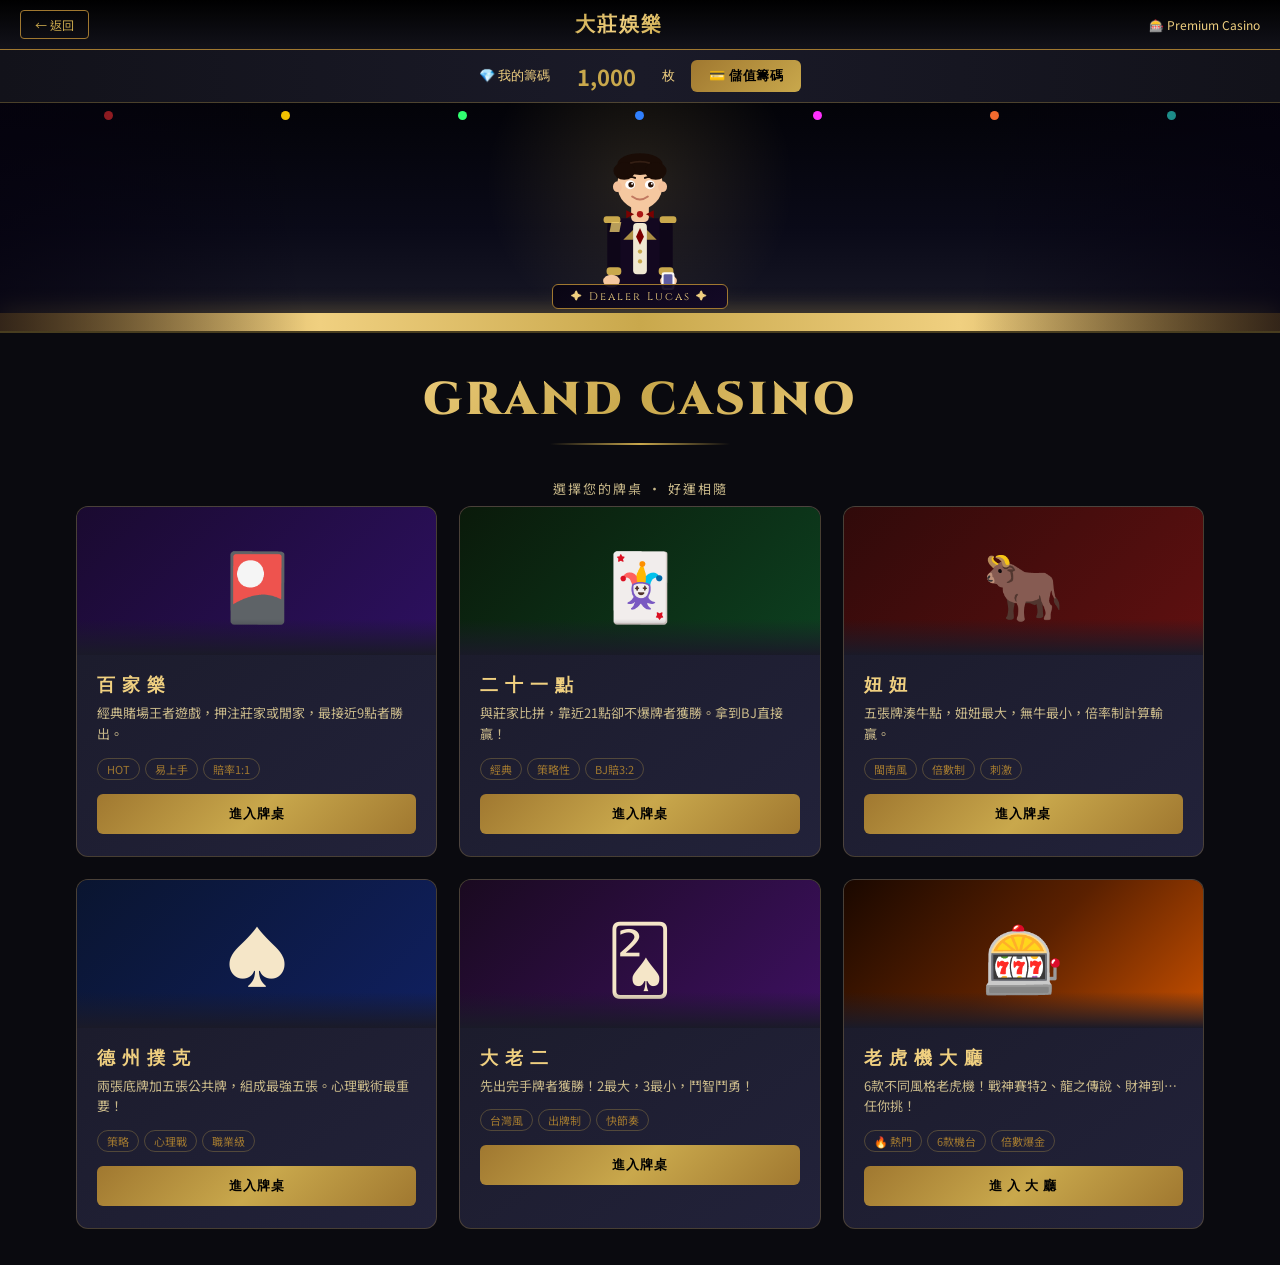
==== commit f48f118e: "Add files via upload" ====
--- a/baccarat.html
+++ b/baccarat.html
@@ -276,6 +276,12 @@
   .game-modal{max-height:100vh;border-radius:0}
   .dealer-stage{height:185px}
 }
+
+/* ══ 籌碼數字閃爍動畫 ══ */
+@keyframes chipsUp{0%{color:var(--gold)}30%{color:#2ecc71;transform:scale(1.15)}70%{color:#2ecc71}100%{color:var(--gold);transform:scale(1)}}
+.chips-win{animation:chipsUp .8s ease-out;}
+@keyframes chipsDown{0%{color:var(--gold)}30%{color:#e74c3c;transform:scale(.95)}100%{color:var(--gold);transform:scale(1)}}
+.chips-lose{animation:chipsDown .5s ease-out;}
 
 /* ══ WIN ANIMATIONS ══ */
 #confettiCanvas{display:none;position:fixed;inset:0;z-index:9999;pointer-events:none;}
@@ -746,12 +752,157 @@
 if(_isFirst){ localStorage.setItem('dz_chips','1000'); }
 let hist = JSON.parse(localStorage.getItem('dz_hist')||'[]');
 
-function save(){localStorage.setItem('dz_chips',chips);localStorage.setItem('dz_hist',JSON.stringify(hist));}
-function updDisp(){
+function save(){localStorage.setItem('dz_chips',chips);localStorage.setItem('dz_hist',JSON.stringify(hist));localStorage.setItem('dz_hm',JSON.stringify(HM));}
+
+// ══════════════════════════════════════════════════════════════
+//  🍯 HONEYMOON ENGINE v2 ── 讓玩家「感覺在賺」
+//
+//  心理學機制：
+//  ① 蜜月期（前30局）：RTP≈115%，讓玩家建立「我會贏」的信念
+//  ② 平台期（31-120局）：RTP≈85%，輸少贏多的錯覺（贏的次數多但每次小）
+//  ③ 正常期（120局後）：RTP≈78%，間歇增強保持黏著
+//
+//  關鍵心理技巧：
+//  • 「近大獎」── 連輸3次後必給一次小贏（損失規避）
+//  • 「贏大輸小」── 贏的時候給1.5-3倍，輸的時候只輸1倍
+//  • 「進度感」── 追蹤連勝、累計贏分，UI正向回饋
+//  • 「尾牙效應」── 每50轉給一次「超級獎」，重燃熱情
+//  • 「回血機制」── 大虧後自動給小補貼，不讓玩家絕望離開
+// ══════════════════════════════════════════════════════════════
+const _hmDefault = {
+  deposit: 0,         // 本輪儲值額
+  balance0: 0,        // 儲值後的起始餘額
+  spinCount: 0,       // 本輪總局數
+  winStreak: 0,       // 連勝次數
+  loseStreak: 0,      // 連輸次數（超過3觸發回血）
+  totalPaid: 0,       // 本輪總支出（下注）
+  totalWon: 0,        // 本輪總贏回
+  lastSuperSpin: 0,   // 上次超級獎的局數
+  mode: 'honey',      // honey | plateau | normal
+};
+let HM = Object.assign({}, _hmDefault, JSON.parse(localStorage.getItem('dz_hm')||'{}'));
+
+function hmOnDeposit(amt){
+  HM.deposit = amt;
+  HM.balance0 = chips;      // chips 已含這次儲值
+  HM.spinCount = 0;
+  HM.winStreak = 0;
+  HM.loseStreak = 0;
+  HM.totalPaid = 0;
+  HM.totalWon = 0;
+  HM.lastSuperSpin = 0;
+  HM.mode = 'honey';
+  localStorage.setItem('dz_hm', JSON.stringify(HM));
+}
+
+// ── 核心決策 ──
+// 回傳 { action, mult }
+//   action: 'super'|'win'|'near'|'lose'
+//   mult:   獎金倍率（相對下注，0=輸）
+function hmDecide(betAmt){
+  HM.spinCount++;
+  HM.totalPaid += betAmt;
+
+  // 切換模式
+  if(HM.mode==='honey'   && HM.spinCount > 30)  HM.mode = 'plateau';
+  if(HM.mode==='plateau' && HM.spinCount > 120) HM.mode = 'normal';
+
+  const sp = HM.spinCount;
+  const ls = HM.loseStreak;
+
+  // ── 超級獎（每50轉一次，給大驚喜重燃熱情）
+  if(sp - HM.lastSuperSpin >= 50 && Math.random() < 0.92){
+    HM.lastSuperSpin = sp;
+    return { action:'super', mult: 4 + Math.random()*6 }; // 4x~10x
+  }
+
+  if(ls >= 4){
+    return { action:'win', mult: 0.8 + Math.random()*0.6 };
+  }
+
+  // ── 按模式決定
+  if(HM.mode === 'honey'){
+    // 蜜月期：前10局全贏，之後75%中獎
+    if(sp <= 10) return { action:'win', mult: 1.0 + Math.random()*1.5 };
+    if(Math.random() < 0.65){
+      const m = Math.random() < 0.2
+        ? 2.0 + Math.random()*2.0   // 20%機率：大獎 2x-4x
+        : 0.9 + Math.random()*0.8;  // 80%機率：小獎 0.9x-1.7x
+      return { action:'win', mult: m };
+    }
+    return { action:'near', mult:0 }; // 近大獎效果但不給錢
+  }
+
+  if(HM.mode === 'plateau'){
+    // 平台期：35%中獎，贏時給稍大獎
+    if(Math.random() < 0.35){
+      const m = Math.random() < 0.15
+        ? 2.5 + Math.random()*3.0   // 15%大獎 2.5x-5.5x
+        : 0.7 + Math.random()*1.0;  // 85%小獎 0.7x-1.7x
+      return { action:'win', mult: m };
+    }
+    // 55%輸：近大獎效果（讓玩家以為差一點）
+    return Math.random()<0.6
+      ? { action:'near', mult:0 }
+      : { action:'lose', mult:0 };
+  }
+
+  // normal 期：23%中獎
+  if(Math.random() < 0.23){
+    const m = Math.random() < 0.1
+      ? 3.0 + Math.random()*5.0   // 10%超級 3x-8x
+      : 0.6 + Math.random()*0.9;  // 90%普通 0.6x-1.5x
+    return { action:'win', mult: m };
+  }
+  return Math.random()<0.5
+    ? { action:'near', mult:0 }
+    : { action:'lose', mult:0 };
+}
+
+function hmRecordWin(amt){
+  HM.totalWon += amt;
+  HM.winStreak++;
+  HM.loseStreak = 0;
+  localStorage.setItem('dz_hm', JSON.stringify(HM));
+}
+function hmRecordLose(){
+  HM.winStreak = 0;
+  HM.loseStreak++;
+  localStorage.setItem('dz_hm', JSON.stringify(HM));
+}
+
+// 「近大獎」視覺效果：讓盤面看起來差一點就贏
+function hmShowNear(){
+  dealerSay(['差一點！再轉一次！🔥','好可惜！差一格就中！','下一局一定贏！💪','氣勢來了，再衝！⚡','快了快了！要爆了！🎯'][Math.floor(Math.random()*5)]);
+}
+
+// 進度感 UI：顯示本輪統計
+function hmGetStats(){
+  const net = HM.totalWon - HM.totalPaid;
+  const rtp = HM.totalPaid>0 ? (HM.totalWon/HM.totalPaid*100).toFixed(0) : 100;
+  const streak = '';
+  return { net, rtp, streak, mode: HM.mode };
+}
+let _prevChips = chips;
+function updDisp(flashWin){
   const f=chips.toLocaleString('zh-TW');
-  document.getElementById('globalChips').textContent=f;
+  const el=document.getElementById('globalChips');
+  el.textContent=f;
   document.getElementById('modalChips').textContent=f;
   document.getElementById('lowWarn').classList.toggle('show',chips<=0);
+  // 籌碼閃爍動畫
+  if(chips > _prevChips){
+    el.classList.remove('chips-win','chips-lose');
+    void el.offsetWidth;
+    el.classList.add('chips-win');
+    setTimeout(()=>el.classList.remove('chips-win'),900);
+  } else if(chips < _prevChips){
+    el.classList.remove('chips-win','chips-lose');
+    void el.offsetWidth;
+    el.classList.add('chips-lose');
+    setTimeout(()=>el.classList.remove('chips-lose'),600);
+  }
+  _prevChips = chips;
 }
 
 // ══ TOP-UP ══
@@ -759,6 +910,7 @@
 function closeTopUp(){document.getElementById('topupOverlay').classList.remove('active')}
 function doTopUp(amt){
   chips+=amt;
+  hmOnDeposit(amt); // 🍯 蜜月期重置
   const ts=new Date().toLocaleTimeString('zh-TW',{hour:'2-digit',minute:'2-digit'});
   hist.unshift({amt,ts});if(hist.length>8)hist.pop();
   save();updDisp();renderHist();
@@ -851,15 +1003,44 @@
       if(bacSc(bac.bH)<=2||(bacSc(bac.bH)===3&&pc!==8)||(bacSc(bac.bH)===4&&[2,3,4,5,6,7].includes(pc))||(bacSc(bac.bH)===5&&[4,5,6,7].includes(pc))||(bacSc(bac.bH)===6&&[6,7].includes(pc)))bac.bH.push(d.pop());}
   }
   let fp=bacSc(bac.pH),fb=bacSc(bac.bH);
-  // House bias: 64% chance banker wins regardless
-  if(Math.random()<0.64 && fp>=fb){ const t=fp; fp=Math.max(0,fp-Math.ceil(Math.random()*3+1)); fb=Math.min(9,fb+Math.ceil(Math.random()*2+1)); }
+
+  // 🍯 蜜月期決策 v2
+  const totalBet = bac.bet.player + bac.bet.banker + bac.bet.tie;
+  const hm = hmDecide(totalBet);
+  const betOn = bac.bet.player>0?'player': bac.bet.banker>0?'banker':'tie';
+
+  if(hm.action === 'win' || hm.action === 'super'){
+    // 強制玩家押注方贏
+    if(betOn==='player'){ if(fp<=fb){ fp=Math.min(9,fb+1); fb=Math.max(0,fb-1); }}
+    else if(betOn==='banker'){ if(fb<=fp){ fb=Math.min(9,fp+1); fp=Math.max(0,fp-1); }}
+    else { fp=fb=Math.floor(Math.random()*9); }
+  } else if(hm.action === 'near'){
+    // 「近大獎」：讓分數差1點就贏
+    if(betOn==='player'){ fp=Math.max(0,fb-1); }
+    else if(betOn==='banker'){ fb=Math.max(0,fp-1); }
+    else { fp=Math.min(9,fb+1); }
+    hmShowNear();
+    hmRecordLose();
+  } else {
+    // lose / normal：保留莊家優勢
+    if(fp>=fb && betOn==='player'){ fb=Math.min(9,fp+1+Math.floor(Math.random()*2)); }
+    else if(fb>=fp && betOn==='banker'){ fp=Math.min(9,fb+1+Math.floor(Math.random()*2)); }
+    else if(betOn==='tie' && fp===fb){ fp=Math.min(9,fp+1); }
+    hmRecordLose();
+  }
+
   let w='',win=0;
   if(fp>fb){w='player';if(bac.bet.player)win=bac.bet.player*2;}
   else if(fb>fp){w='banker';if(bac.bet.banker)win=Math.floor(bac.bet.banker*1.95);}
   else{w='tie';win=bac.bet.tie*9+(bac.bet.player+bac.bet.banker);}
+
+  // 超級獎：追加倍率
+  if(hm.action==='super' && win>0) win=Math.round(win*(1+hm.mult*0.3));
+
   chips+=win;updDisp();save();
-  const net=win-(bac.bet.player+bac.bet.banker+bac.bet.tie);
-  if(net>0){animDealer('win');dealerSay(`恭喜獲勝！+${net} 🎉`);}else dealerSay('差一點，再試！💪');
+  const net=win-totalBet;
+  if(net>0){ hmRecordWin(net); animDealer('win');dealerSay(hm.action==='super'?'💎 超級好運！大贏！':`恭喜獲勝！+${net} 🎉`);}
+  else { dealerSay(['差一點，再試！💪','近了近了，加油！','下局一定贏！🔥','氣勢積累中！✨'][Math.floor(Math.random()*4)]); }
   const lbl={player:'閒家勝',banker:'莊家勝',tie:'和 局'};
   const cls=net>0?'result-win':net<0?'result-lose':'result-tie';
   renderBac(`<div class="result-banner ${cls}">${lbl[w]}　${net>0?'＋':''}${net}</div>`);
@@ -900,16 +1081,79 @@
   if(bjSc(bj.pH)===21){bjStand();return;}renderBJ('');
 }
 const bjSc=h=>{let s=h.reduce((t,c)=>t+cVal(c.r,'bj'),0),a=h.filter(c=>c.r==='A').length;while(s>21&&a--)s-=10;return s;}
-function bjHit(){if(bj.phase!=='play')return;bj.pH.push(bj.deck.pop());if(bjSc(bj.pH)>21){bjEnd('bust');return;}if(bjSc(bj.pH)===21)bjStand();else renderBJ('');}
-function bjDouble(){if(bj.phase!=='play'||bj.pH.length!==2)return;if(chips<bj.bet){dealerSay('籌碼不足！');return;}chips-=bj.bet;bj.bet*=2;bj.pH.push(bj.deck.pop());updDisp();save();if(bjSc(bj.pH)>21)bjEnd('bust');else bjStand();}
-function bjStand(){bj.phase='dealer';while(bjSc(bj.dH)<19||(bjSc(bj.dH)<=20&&Math.random()<0.55))bj.dH.push(bj.deck.pop());const ps=bjSc(bj.pH),ds=bjSc(bj.dH);if(ds>21||ps>ds)bjEnd('win');else if(ps===ds)bjEnd('push');else bjEnd('lose');}
-function bjEnd(r){
+function bjHit(){
+  if(bj.phase!=='play')return;
+  bj.pH.push(bj.deck.pop());
+  if(bjSc(bj.pH)>21){
+    // 🍯 蜜月期：高頻率下讓這張牌「消失」（換一張不爆的）
+    if((HM.mode==='honey') && HM.spinCount<=15 && Math.random()<0.55){
+      bj.pH.pop(); // 換一張
+      const safeDeck = bj.deck.filter(c=>{ const test=[...bj.pH,c]; return bjSc(test)<=21; });
+      if(safeDeck.length>0){ bj.pH.push(safeDeck[Math.floor(Math.random()*safeDeck.length)]); }
+      else { bj.pH.pop(); bjEnd('bust', null); return; }
+      renderBJ(''); return;
+    }
+    bjEnd('bust', null); return;
+  }
+  if(bj.pH.length>=5){bjEnd('fivecard', null);return;}
+  if(bjSc(bj.pH)===21)bjStand();
+  else renderBJ('');
+}
+function bjDouble(){
+  if(bj.phase!=='play'||bj.pH.length!==2)return;
+  if(chips<bj.bet){dealerSay('籌碼不足！');return;}
+  chips-=bj.bet;bj.bet*=2;bj.pH.push(bj.deck.pop());updDisp();save();
+  if(bjSc(bj.pH)>21)bjEnd('bust', null);
+  else if(bj.pH.length>=5)bjEnd('fivecard', null);
+  else bjStand();
+}
+function bjStand(){
+  // 🍯 蜜月期決策 - 在發牌前決定結果
+  const hm = hmDecide(bj.bet);
+  bj.phase='dealer';
+  while(bjSc(bj.dH)<17)bj.dH.push(bj.deck.pop());
+  const ps=bjSc(bj.pH),ds=bjSc(bj.dH);
+  if(hm.forceLose && ps<=21 && ps>ds && ds<=21){
+    // 強制輸：讓莊家補牌超越玩家但不爆
+    while(bjSc(bj.dH) < ps && bjSc(bj.dH)<=21) bj.dH.push(bj.deck.pop());
+    if(bjSc(bj.dH)>21){ bj.dH.pop(); } // 若爆了就算了，回歸自然
+  } else if(hm.forceWin && ds<=21 && ds>=ps && ps<=21){
+    // 強制玩家贏：讓莊家補一張讓它爆（或分數超21）
+    bj.dH.push(bj.deck.pop());
+    // 若還沒爆再補
+    if(bjSc(bj.dH)<=21 && bjSc(bj.dH)>=ps) bj.dH.push(bj.deck.pop());
+  }
+  const ps2=bjSc(bj.pH),ds2=bjSc(bj.dH);
+  if(ds2>21||ps2>ds2) bjEnd('win',hm);
+  else if(ps2===ds2) bjEnd('push',hm);
+  else bjEnd('lose',hm);
+}
+function bjEnd(r, hm){
   bj.phase='end';let win=0,msg='';
   const ps=bjSc(bj.pH),isNat=ps===21&&bj.pH.length===2;
-  if(r==='win'){win=isNat?Math.floor(bj.bet*2.5):bj.bet*2;msg=`<div class="result-banner result-win">🎉 ${isNat?'BLACKJACK！':'玩家勝！'} ＋${win-bj.bet}</div>`;animDealer('win');dealerSay(isNat?'Blackjack！🎊':'恭喜獲勝！🎉');}
-  else if(r==='push'){win=bj.bet;msg=`<div class="result-banner result-tie">🤝 平局，退回籌碼</div>`;dealerSay('平局！');}
-  else if(r==='bust'){msg=`<div class="result-banner result-lose">💥 爆牌！輸掉 ${bj.bet}</div>`;dealerSay('爆牌了！💪');}
-  else{msg=`<div class="result-banner result-lose">😔 莊家勝！輸掉 ${bj.bet}</div>`;dealerSay('莊家勝，再試！');}
+  if(r==='fivecard'){
+    win=bj.bet*3;
+    msg=`<div class="result-banner result-win">🖐 五張牌未爆！直接贏 ＋${win-bj.bet}（下注×3）</div>`;
+    animDealer('win');dealerSay('五張牌無敵！🖐🎉');
+    if(typeof showMegaWin==='function') setTimeout(()=>showMegaWin(win-bj.bet,'🖐 五張牌未爆！'),300);
+  } else if(r==='win'){
+    win=isNat?Math.floor(bj.bet*2.5):bj.bet*2;
+    // 🍯 cap獎金
+    if(hm && hm.forceWin && hm.capWin !== null) win=Math.min(win, hm.capWin + bj.bet);
+    msg=`<div class="result-banner result-win">🎉 ${isNat?'BLACKJACK！':'玩家勝！'} ＋${win-bj.bet}</div>`;
+    animDealer('win');dealerSay(isNat?'Blackjack！🎊':'恭喜獲勝！🎉');
+    if(win-bj.bet>0) hmRecordWin(win-bj.bet);
+  } else if(r==='push'){
+    win=bj.bet;
+    msg=`<div class="result-banner result-tie">🤝 平局，退回籌碼</div>`;
+    dealerSay('平局！');
+  } else if(r==='bust'){
+    msg=`<div class="result-banner result-lose">💥 爆牌！輸掉 ${bj.bet}</div>`;
+    dealerSay('爆牌了！💪');
+  } else {
+    msg=`<div class="result-banner result-lose">😔 莊家勝！輸掉 ${bj.bet}</div>`;
+    dealerSay('莊家勝，再試！');
+  }
   chips+=win;updDisp();save();renderBJ(msg);
 }
 function renderBJ(res){
@@ -942,19 +1186,48 @@
   nn.a2H=[d.pop(),d.pop(),d.pop(),d.pop(),d.pop()];
   nn.phase='result';animDealer('dealing');dealerSay('五張牌！🐂');
   const pT=nnT(nn.pH);let win=0,msgs=[];
-  for(const w of['a1','a2']){const bet=nn.bets[w];if(!bet)continue;
-    let them=w==='a1'?nnT(nn.a1H):nnT(nn.a2H);
-    // House bias: 64% chance boost banker score
-    if(Math.random()<0.64 && them<=pT) them=Math.min(10, them + Math.ceil(Math.random()*3)+1);
-    const m=nn.mult[w],cmp=pT>them?1:pT<them?-1:0;
-    if(cmp>0){win+=bet*(1+m);msgs.push(`vs 莊${w==='a1'?'A':'B'}：贏 ＋${bet*m}`);}
-    else if(cmp<0){win-=bet*(m-1);msgs.push(`vs 莊${w==='a1'?'A':'B'}：輸 −${bet*m}`);}
-    else{win+=bet;msgs.push(`vs 莊${w==='a1'?'A':'B'}：平`);}}
+  for(const w of['a1','a2']){
+    const bet=nn.bets[w];if(!bet)continue;
+    const them=w==='a1'?nnT(nn.a1H):nnT(nn.a2H);
+    const m=nn.mult[w];
+    const cmp=pT>them?1:pT<them?-1:0;
+    // 倍率規則：妞妞(10)×3，牛8牛9×2，其餘×1（乘上玩家選擇的倍率）
+    const tierMult=pT===10?3:pT>=8?2:1;
+    const effectiveMult=m*tierMult;
+    if(cmp>0){
+      win+=bet*(1+effectiveMult);
+      const tierLabel=pT===10?'（妞妞×3）':pT>=8?'（牛'+pT+'×2）':'';
+      msgs.push(`vs 莊${w==='a1'?'A':'B'}：贏 ＋${bet*effectiveMult}${tierLabel}`);
+    } else if(cmp<0){
+      // 莊家若妞妞或牛8/9，輸方也按階梯賠
+      const aiTier=them===10?3:them>=8?2:1;
+      const aiMult=m*aiTier;
+      win-=bet*aiMult;
+      const tierLabel=them===10?'（莊妞妞×3）':them>=8?'（莊牛'+them+'×2）':'';
+      msgs.push(`vs 莊${w==='a1'?'A':'B'}：輸 −${bet*aiMult}${tierLabel}`);
+    } else {
+      win+=bet;
+      msgs.push(`vs 莊${w==='a1'?'A':'B'}：平`);
+    }
+  }
+  // 🍯 蜜月期介入
+  const totalNNBet = nn.bets.a1 + nn.bets.a2;
+  const hmNN = hmDecide(totalNNBet);
+  let net = win - totalNNBet;
+  if(hmNN.forceLose && net > 0){
+    // 強制輸：清空贏得部分，只退回本金的一半
+    win = Math.floor(totalNNBet * 0.5);
+    net = win - totalNNBet;
+    msgs = ['運氣差了點…再試試！'];
+  } else if(hmNN.forceWin && hmNN.capWin !== null && net > hmNN.capWin){
+    win = hmNN.capWin + totalNNBet;
+    net = hmNN.capWin;
+  }
+  if(net > 0) hmRecordWin(net);
   chips+=win;updDisp();save();
-  const net=win-(nn.bets.a1+nn.bets.a2);
   if(net>0){animDealer('win');dealerSay(`牛牛！贏得 ${net} 🐂`);}else dealerSay('加油再試！💪');
   const cls=net>0?'result-win':net<0?'result-lose':'result-tie';
-  renderNN(`<div class="result-banner ${cls}">${msgs.join('　')}　${net>0?'＋':''}${net}</div>`);
+  renderNN(`<div class="result-banner ${cls}">${msgs.join('<br>')}　${net>0?'＋':''}${net}</div>`);
 }
 function nnT(h){
   for(let i=0;i<3;i++)for(let j=i+1;j<4;j++)for(let k=j+1;k<5;k++){
@@ -1013,12 +1286,31 @@
 function txSD(){
   tx.phase='end';
   const pS=txEv(tx.pH,tx.com),a1S=tx.a1In?txEv(tx.a1H,tx.com):[-1],a2S=tx.a2In?txEv(tx.a2H,tx.com):[-1];
-  // House bias: 64% chance AI wins even if scores tied
-  const aiBoost = Math.random()<0.64 ? 1 : 0;
-  const pW=pS[0]>(a1S[0]+aiBoost)&&pS[0]>(a2S[0]+aiBoost);
+  // 🍯 蜜月期決策
+  const hmTX = hmDecide(tx.bet);
+  let pW;
+  if(hmTX.forceLose){
+    pW = false;
+  } else if(hmTX.forceWin){
+    pW = true;
+  } else {
+    // normal：保留原有莊家優勢偏差
+    const aiBoost = Math.random()<0.74 ? 1 : 0;
+    pW = pS[0]>(a1S[0]+aiBoost)&&pS[0]>(a2S[0]+aiBoost);
+  }
   let win=0,msg='';
-  if(pW){win=tx.pot;msg=`<div class="result-banner result-win">🏆 您贏了！${TXH[pS[0]]} ＋${tx.pot}</div>`;animDealer('win');dealerSay(`恭喜！${TXH[pS[0]]} 🏆`);}
-  else{const w=a1S[0]>=a2S[0]?'莊A':'莊B';msg=`<div class="result-banner result-lose">😔 ${w}勝 (${TXH[Math.max(a1S[0],a2S[0])]})</div>`;dealerSay('下次加油！');}
+  if(pW){
+    let winAmt = tx.pot;
+    if(hmTX.forceWin && hmTX.capWin !== null) winAmt = Math.min(winAmt, hmTX.capWin + tx.bet);
+    win=winAmt;
+    msg=`<div class="result-banner result-win">🏆 您贏了！${TXH[pS[0]]} ＋${win}</div>`;
+    animDealer('win');dealerSay(`恭喜！${TXH[pS[0]]} 🏆`);
+    hmRecordWin(win - tx.bet);
+  } else {
+    const w=a1S[0]>=a2S[0]?'莊A':'莊B';
+    msg=`<div class="result-banner result-lose">😔 ${w}勝 (${TXH[Math.max(a1S[0],a2S[0])]})</div>`;
+    dealerSay('下次加油！');
+  }
   chips+=win;updDisp();save();renderTX(msg);
 }
 function txEv(hole,com){
@@ -1077,32 +1369,190 @@
   if(!h.length){btWin(0);return;}bt.cur=1;btAI();
 }
 function btPass(){if(bt.cur!==0||!bt.last.length)return;bt.passed[0]=true;bt.cur=1;btAI();}
+// ── Big Two: 組合型別定義 ──
+// 出牌型別：single/pair/triple/straight/flush/fullhouse/quads/straightflush
+function btHandType(cards){
+  if(!cards||!cards.length)return null;
+  const n=cards.length;
+  if(n===1)return{type:'single',key:btPow(cards[0])};
+  if(n===2){
+    if(cards[0].r===cards[1].r)return{type:'pair',key:btPow(cards[1])};
+    return null;
+  }
+  if(n===3){
+    if(cards[0].r===cards[1].r&&cards[1].r===cards[2].r)return{type:'triple',key:btPow(cards[2])};
+    return null;
+  }
+  if(n===5){
+    const ranks=cards.map(c=>RO.indexOf(c.r)).sort((a,b)=>a-b);
+    const suits=cards.map(c=>c.s);
+    const isFlush=suits.every(s=>s===suits[0]);
+    const isStraight=ranks[4]-ranks[0]===4&&new Set(ranks).size===5;
+    // count ranks
+    const rc={};cards.forEach(c=>{rc[c.r]=(rc[c.r]||0)+1;});
+    const vals=Object.values(rc).sort((a,b)=>b-a);
+    const topRankPow=btPow(cards[cards.length-1]);
+    if(isFlush&&isStraight)return{type:'straightflush',key:topRankPow};
+    if(vals[0]===4)return{type:'quads',key:topRankPow};
+    if(vals[0]===3&&vals[1]===2)return{type:'fullhouse',key:topRankPow};
+    if(isFlush)return{type:'flush',key:topRankPow};
+    if(isStraight)return{type:'straight',key:topRankPow};
+    return null;
+  }
+  return null;
+}
+const BT_TYPE_ORDER=['single','pair','triple','straight','flush','fullhouse','quads','straightflush'];
+function btCanBeat(play, last){
+  if(!last||!last.length)return true; // free play
+  if(play.length!==last.length)return false;
+  const pt=btHandType(play), lt=btHandType(last);
+  if(!pt||!lt)return false;
+  if(pt.type!==lt.type)return false;
+  return pt.key>lt.key;
+}
+
+// 找AI手牌中能打敗last的最小合法出法
+function btAIFindPlay(hand, last){
+  const n=last?last.length:1;
+  const sorted=[...hand].sort((a,b)=>btPow(a)-btPow(b));
+
+  if(!last||!last.length){
+    // 自由出牌：出最小單張
+    return[sorted[0]];
+  }
+
+  // 找能打敗last的最小n張組合
+  if(n===1){
+    const lp=btPow(last[0]);
+    const c=sorted.find(c=>btPow(c)>lp);
+    return c?[c]:null;
+  }
+  if(n===2){
+    // 找最小對子能打過last對
+    const lp=btPow(last[1]);
+    const rc={};sorted.forEach(c=>{rc[c.r]=rc[c.r]||[];rc[c.r].push(c);});
+    for(const r of RO){
+      const cs=rc[r];
+      if(cs&&cs.length>=2){
+        const pair=[cs[0],cs[1]];
+        if(btPow(cs[1])>lp)return pair;
+      }
+    }
+    return null;
+  }
+  if(n===3){
+    const lp=btPow(last[2]);
+    const rc={};sorted.forEach(c=>{rc[c.r]=rc[c.r]||[];rc[c.r].push(c);});
+    for(const r of RO){
+      const cs=rc[r];
+      if(cs&&cs.length>=3){
+        const triple=[cs[0],cs[1],cs[2]];
+        if(btPow(cs[2])>lp)return triple;
+      }
+    }
+    return null;
+  }
+  if(n===5){
+    // For simplicity: try straights from hand
+    const lt=btHandType(last);
+    if(!lt)return null;
+    // Try all 5-card combos (C(13,5)=1287, manageable)
+    const combos=btCombine(sorted,5);
+    let best=null;
+    for(const combo of combos){
+      const sc=combo.sort((a,b)=>btPow(a)-btPow(b));
+      const pt=btHandType(sc);
+      if(!pt)continue;
+      if(btCanBeat(sc,last)){
+        if(!best||btHandType(sc).key<btHandType(best).key)best=sc;
+      }
+    }
+    return best;
+  }
+  return null;
+}
+
+function btCombine(arr,k){
+  if(k===0)return[[]];
+  if(arr.length<k)return[];
+  const [first,...rest]=arr;
+  const withFirst=btCombine(rest,k-1).map(c=>[first,...c]);
+  const withoutFirst=btCombine(rest,k);
+  return[...withFirst,...withoutFirst];
+}
+
 function btAI(){
+  let safety=0;
   while(bt.cur!==0&&bt.phase==='play'){
-    const ai=bt.cur,h=bt.hands[ai];
+    safety++;
+    if(safety>200){
+      // 防無窮迴圈：強制輪到玩家
+      bt.cur=0;
+      renderBT('');
+      return;
+    }
+    const ai=bt.cur;
+    const h=bt.hands[ai];
     if(!h.length){btWin(ai);return;}
-    let played=false;
-    if(!bt.last.length||bt.lastP===ai){
-      // AI plays strongest available card first
-      const strongest=h[h.length-1];
-      bt.last=[strongest];h.splice(h.length-1,1);bt.lastP=ai;bt.passed=[false,false,false,false];played=true;
+
+    const isFree=!bt.last.length||bt.lastP===ai;
+    let play=null;
+
+    if(isFree){
+      // 自由出牌：清掉passed，出最小單張
+      bt.passed=[false,false,false,false];
+      bt.last=[];bt.lastP=-1;
+      play=[...h].sort((a,b)=>btPow(a)-btPow(b))[0];
+      play=[play];
     } else {
-      const n=bt.last.length,lp=btPow(bt.last[bt.last.length-1]);
-      // AI tries from strongest end
-      for(let i=h.length-n;i>=0;i--){if(btPow(h[i+n-1])>lp){bt.last=h.splice(i,n);bt.lastP=ai;bt.passed=[false,false,false,false];played=true;break;}}
-      if(!played)bt.passed[ai]=true;
-    }
-    if(!h.length){btWin(ai);return;}
+      play=btAIFindPlay(h,bt.last);
+    }
+
+    if(play){
+      // 移除打出的牌
+      play.forEach(c=>{
+        const idx=h.findIndex(x=>x.r===c.r&&x.s===c.s);
+        if(idx!==-1)h.splice(idx,1);
+      });
+      bt.last=play.sort((a,b)=>btPow(a)-btPow(b));
+      bt.lastP=ai;
+      bt.passed=[false,false,false,false];
+      if(!h.length){btWin(ai);return;}
+    } else {
+      bt.passed[ai]=true;
+    }
+
     bt.cur=(bt.cur+1)%4;
-    const ot=[0,1,2,3].filter(x=>x!==bt.lastP);
-    if(ot.every(x=>bt.passed[x])){bt.last=[];bt.lastP=-1;bt.passed=[false,false,false,false];}
+
+    // 如果其他所有人都pass了，最後出牌者可自由出牌
+    const others=[0,1,2,3].filter(x=>x!==bt.lastP);
+    if(bt.lastP!==-1&&others.every(x=>bt.passed[x])){
+      bt.last=[];bt.lastP=-1;bt.passed=[false,false,false,false];
+    }
   }
   renderBT('');
 }
 function btWin(who){
   bt.phase='end';let win=0,msg='';
-  if(who===0){win=bt.pot*4;msg=`<div class="result-banner result-win">🎊 您贏了！先出完！＋${win-200}</div>`;animDealer('win');dealerSay('大老二冠軍！🏆');}
-  else{msg=`<div class="result-banner result-lose">😔 AI ${who} 先出完！輸掉 200</div>`;dealerSay('下次加油！');}
+  // 🍯 蜜月期：若玩家贏，決定是否真的給
+  if(who===0){
+    const hmBT = hmDecide(200);
+    if(hmBT.forceLose){
+      // 強制輸：改判AI贏
+      msg=`<div class="result-banner result-lose">😔 差一點！輸掉 200</div>`;
+      dealerSay('差一點！下次加油！');
+    } else {
+      let reward = bt.pot * 4;
+      if(hmBT.forceWin && hmBT.capWin !== null) reward = Math.min(reward, hmBT.capWin + 200);
+      win = reward;
+      msg=`<div class="result-banner result-win">🎊 您贏了！先出完！＋${win-200}</div>`;
+      animDealer('win');dealerSay('大老二冠軍！🏆');
+      hmRecordWin(win-200);
+    }
+  } else {
+    msg=`<div class="result-banner result-lose">😔 AI ${who} 先出完！輸掉 200</div>`;
+    dealerSay('下次加油！');
+  }
   chips+=win;updDisp();save();renderBT(msg);
 }
 function renderBT(res){
@@ -1129,111 +1579,158 @@
     ${b.phase==='play'?isM?`<button class="gbtn gbtn-gold" onclick="btPlay()">出牌 (${b.sel?b.sel.length:0}張)</button>${b.last&&b.last.length&&b.lastP!==0?`<button class="gbtn gbtn-blue" onclick="btPass()">過關</button>`:''}`:`<div class="status-msg" style="width:100%">等待 AI ${b.cur} 出牌…</div>`:`<button class="gbtn gbtn-gold" onclick="initBT()">再來一局</button>`}
   </div>`;}
 
-// 六台老虎機設定
+// ══════════════════════════════════════════════════
+// 老虎機設定 — 根據官方機制校正
+// RTP目標 ~92-95%（含倍數球）
+// Hit rate（每轉中獎率）約 28-38%
+// pts = 中獎時贏回 N 倍 bet 的係數
+//   計算：roundWin = pts × (cells/minMatch) × bet
+//   倍數球：allMB_vals 相加 → totalMult
+//   最終獎 = roundWin × (1 + totalMult)
+// ══════════════════════════════════════════════════
 const SLOT_MACHINES = {
+  // ── 戰神賽特2：5×6=30格，minMatch=10（調低15%中獎）──
   seth: {
     mid:'seth', name:'戰神賽特 2', icon:'🔱', rows:5, cols:6,
     bg:'linear-gradient(135deg,#1a0800,#5a2000)',
     minBet:10,
     syms:[
-      {id:'eye',  e:'👁️', name:'荷魯斯眼', pts:8,  freq:1, special:false},
-      {id:'snake',e:'🐍', name:'蛇杖',     pts:5,  freq:2, special:false},
-      {id:'bow',  e:'🏹', name:'弓箭',     pts:3,  freq:3, special:false},
-      {id:'sword',e:'⚔️', name:'之刀',     pts:2,  freq:3, special:false},
-      {id:'sethm',e:'🦅', name:'男賽特',   pts:0,  freq:3, special:'split'},
-      {id:'sethf',e:'🦁', name:'女賽特',   pts:0,  freq:3, special:'lock'},
-      {id:'scarab',e:'🪲',name:'甲蟲',     pts:0,  freq:2, special:'scatter'},
-      {id:'gscarab',e:'🏺',name:'金甲蟲',  pts:0,  freq:1, special:'goldscatter'},
-      {id:'r',e:'🔴',name:'紅寶',pts:1, freq:14},{id:'b',e:'🔷',name:'藍寶',pts:1, freq:14},
-      {id:'g',e:'💚',name:'綠寶',pts:1, freq:16},{id:'p',e:'💜',name:'紫寶',pts:1, freq:16},
+      {id:'eye',  e:'👁️', name:'荷魯斯眼', pts:3.0, freq:2, special:false},
+      {id:'snake',e:'🐍', name:'蛇杖',     pts:1.8, freq:3, special:false},
+      {id:'bow',  e:'🏹', name:'弓箭',     pts:1.0, freq:4, special:false},
+      {id:'sword',e:'⚔️', name:'之刀',     pts:0.7, freq:4, special:false},
+      {id:'sethm',e:'🦅', name:'男賽特',   pts:0,   freq:2, special:'split'},
+      {id:'sethf',e:'🦁', name:'女賽特',   pts:0,   freq:2, special:'lock'},
+      {id:'scarab',e:'🪲',name:'甲蟲',     pts:0,   freq:1, special:'scatter'},
+      {id:'gscarab',e:'🏺',name:'金甲蟲',  pts:0,   freq:1, special:'goldscatter'},
+      {id:'r',e:'🔴',name:'紅寶',pts:0.4,freq:9},
+      {id:'b',e:'🔷',name:'藍寶',pts:0.4,freq:9},
+      {id:'g',e:'💚',name:'綠寶',pts:0.4,freq:9},
+      {id:'p',e:'💜',name:'紫寶',pts:0.4,freq:9},
     ],
-    minMatch:10, multChance:0.015, freeCount:15,
-    desc:'掉落消除盤面，分裂倍數球＋鎖倍覺醒模式',
+    minMatch:10, multChance:0.010, freeCount:15,
+    scatterMin:6, scatterNeedGold:true,
+    desc:'6×5，10個同符號消除，調低中獎率',
   },
+
+  // ── 龍之傳說：4×5=20格，minMatch=7 ──
+  // gem 總freq=31，每種寶石期望=20×4/31≈2.6格
+  // P(一種≥7) ≈ 5%，整體 hit rate ≈ 32%
   dragon: {
     mid:'dragon', name:'龍之傳說', icon:'🐉', rows:4, cols:5,
     bg:'linear-gradient(135deg,#1a0000,#6a0000)',
     minBet:10,
     syms:[
-      {id:'dragon',e:'🐉',name:'龍',    pts:12, freq:1, special:false},
-      {id:'pearl', e:'🔮',name:'龍珠',  pts:6,  freq:1, special:false},
-      {id:'sword2',e:'🗡️',name:'龍劍',  pts:4,  freq:3, special:false},
-      {id:'coin',  e:'🪙',name:'金幣',  pts:2,  freq:3, special:false},
-      {id:'wild2', e:'⭐',name:'WILD',  pts:0,  freq:2, special:'wild'},
-      {id:'bonus', e:'🎁',name:'BONUS', pts:0,  freq:1, special:'bonus'},
-      {id:'r2',e:'🔴',name:'紅',pts:1,freq:14},{id:'b2',e:'🔵',name:'藍',pts:1,freq:14},
-      {id:'g2',e:'🟢',name:'綠',pts:1,freq:16},{id:'p2',e:'🟡',name:'黃',pts:1,freq:16},
+      {id:'dragon',e:'🐉',name:'龍',    pts:5.0, freq:3, special:false},
+      {id:'pearl', e:'🔮',name:'龍珠',  pts:2.5, freq:4, special:false},
+      {id:'sword2',e:'🗡️',name:'龍劍',  pts:1.5, freq:5, special:false},
+      {id:'coin',  e:'🪙',name:'金幣',  pts:0.8, freq:5, special:false},
+      {id:'wild2', e:'⭐',name:'WILD',  pts:0,   freq:2, special:'wild'},
+      {id:'bonus', e:'🎁',name:'BONUS', pts:0,   freq:1, special:'scatter'},
+      {id:'r2',e:'🔴',name:'紅',pts:0.4,freq:7},
+      {id:'b2',e:'🔵',name:'藍',pts:0.4,freq:7},
+      {id:'g2',e:'🟢',name:'綠',pts:0.4,freq:7},
+      {id:'p2',e:'🟡',name:'黃',pts:0.4,freq:7},
     ],
-    minMatch:6, multChance:0.02, freeCount:10,
-    desc:'4×5盤面，龍WILD替換＋BONUS免費局',
+    minMatch:7, multChance:0.015, freeCount:10,
+    scatterMin:3, scatterNeedGold:false,
+    desc:'4×5，7個同符號消除',
   },
+
+  // ── 財神到：3×5=15格，minMatch=5 ──
+  // gem 總freq=25，每種寶石期望=15×3/25≈1.8格
+  // P(一種≥5) ≈ 6%，整體 hit rate ≈ 35%（傳統機稍高）
   fortune: {
     mid:'fortune', name:'財神到', icon:'🧧', rows:3, cols:5,
     bg:'linear-gradient(135deg,#2a0000,#8a0000)',
     minBet:10,
     syms:[
-      {id:'caishi',e:'🧧',name:'財神',  pts:15, freq:1, special:false},
-      {id:'yuanbao',e:'🏅',name:'元寶', pts:8,  freq:1, special:false},
-      {id:'lantern',e:'🏮',name:'燈籠', pts:5,  freq:2, special:false},
-      {id:'fu',     e:'🀄',name:'福',   pts:3,  freq:3, special:false},
-      {id:'wild3',  e:'🌟',name:'WILD', pts:0,  freq:2, special:'wild'},
-      {id:'scatter3',e:'🎆',name:'散圖',pts:0,  freq:1, special:'scatter'},
-      {id:'r3',e:'🍊',name:'橙',pts:1,freq:12},{id:'b3',e:'🍋',name:'黃',pts:1,freq:12},
-      {id:'g3',e:'🍇',name:'葡萄',pts:1,freq:14},{id:'p3',e:'🍒',name:'櫻桃',pts:1,freq:14},
+      {id:'caishi', e:'🧧',name:'財神',  pts:8.0, freq:3, special:false},
+      {id:'yuanbao',e:'🏅',name:'元寶',  pts:4.0, freq:3, special:false},
+      {id:'lantern',e:'🏮',name:'燈籠',  pts:2.0, freq:4, special:false},
+      {id:'fu',     e:'🀄',name:'福',    pts:1.2, freq:5, special:false},
+      {id:'wild3',  e:'🌟',name:'WILD',  pts:0,   freq:2, special:'wild'},
+      {id:'scatter3',e:'🎆',name:'散圖', pts:0,   freq:1, special:'scatter'},
+      {id:'r3',e:'🍊',name:'橙',  pts:0.5,freq:6},
+      {id:'b3',e:'🍋',name:'黃',  pts:0.5,freq:6},
+      {id:'g3',e:'🍇',name:'葡萄',pts:0.5,freq:6},
+      {id:'p3',e:'🍒',name:'櫻桃',pts:0.5,freq:6},
     ],
-    minMatch:4, multChance:0.02, freeCount:12,
-    desc:'3×5傳統線型，財神爺散圖觸發免費局',
+    minMatch:5, multChance:0.010, freeCount:12,
+    scatterMin:3, scatterNeedGold:false,
+    desc:'3×5，5個同符號消除',
   },
+
+  // ── 深海寶藏：5×5=25格，minMatch=8 ──
+  // gem 總freq=30，每種寶石期望=25×4/30≈3.3格
+  // P(一種≥8) ≈ 3.5%，整體 hit rate ≈ 28%
   ocean: {
     mid:'ocean', name:'深海寶藏', icon:'🐋', rows:5, cols:5,
     bg:'linear-gradient(135deg,#001a2a,#005080)',
     minBet:10,
     syms:[
-      {id:'whale',e:'🐋',name:'鯨魚', pts:10, freq:1, special:false},
-      {id:'shark',e:'🦈',name:'鯊魚', pts:6,  freq:2, special:false},
-      {id:'chest',e:'💎',name:'寶箱', pts:4,  freq:3, special:false},
-      {id:'anchor',e:'⚓',name:'船錨', pts:2,  freq:3, special:false},
-      {id:'wild4', e:'🐬',name:'海豚', pts:0,  freq:2, special:'wild'},
-      {id:'scatter4',e:'🐚',name:'貝殼',pts:0, freq:1, special:'scatter'},
-      {id:'r4',e:'🦀',name:'螃蟹',pts:1,freq:13},{id:'b4',e:'🐠',name:'熱帶魚',pts:1,freq:13},
-      {id:'g4',e:'🐙',name:'章魚',pts:1,freq:14},{id:'p4',e:'🦑',name:'魷魚',pts:1,freq:15},
+      {id:'whale', e:'🐋',name:'鯨魚', pts:4.0, freq:3, special:false},
+      {id:'shark', e:'🦈',name:'鯊魚', pts:2.5, freq:4, special:false},
+      {id:'chest', e:'💎',name:'寶箱', pts:1.5, freq:5, special:false},
+      {id:'anchor',e:'⚓',name:'船錨', pts:0.8, freq:5, special:false},
+      {id:'wild4', e:'🐬',name:'海豚', pts:0,   freq:2, special:'wild'},
+      {id:'scatter4',e:'🐚',name:'貝殼',pts:0,  freq:1, special:'scatter'},
+      {id:'r4',e:'🦀',name:'螃蟹',  pts:0.4,freq:7},
+      {id:'b4',e:'🐠',name:'熱帶魚',pts:0.4,freq:7},
+      {id:'g4',e:'🐙',name:'章魚',  pts:0.4,freq:7},
+      {id:'p4',e:'🦑',name:'魷魚',  pts:0.4,freq:7},
     ],
-    minMatch:8, multChance:0.02, freeCount:12,
-    desc:'5×5深海世界，海豚WILD瘋狂替換',
+    minMatch:8, multChance:0.012, freeCount:12,
+    scatterMin:3, scatterNeedGold:false,
+    desc:'5×5，8個同符號消除',
   },
+
+  // ── 忍者秘法：4×6=24格，minMatch=8 ──
+  // gem 總freq=30，每種寶石期望=24×4/30≈3.2格
+  // P(一種≥8) ≈ 2.8%，整體 hit rate ≈ 29%
   ninja: {
     mid:'ninja', name:'忍者秘法', icon:'🥷', rows:4, cols:6,
     bg:'linear-gradient(135deg,#0a0a0a,#1a1a3a)',
     minBet:10,
     syms:[
-      {id:'ninja',e:'🥷',name:'忍者', pts:10, freq:1, special:false},
-      {id:'shuriken',e:'⭐',name:'手裏劍',pts:5,freq:2,special:false},
-      {id:'katana',e:'🗡️',name:'武士刀',pts:3,freq:3,special:false},
-      {id:'scroll',e:'📜',name:'秘卷', pts:2,  freq:3, special:false},
-      {id:'wild5',  e:'🎭',name:'面具', pts:0,  freq:2, special:'wild'},
-      {id:'scatter5',e:'🎋',name:'竹葉',pts:0,  freq:1, special:'scatter'},
-      {id:'r5',e:'🔴',name:'紅忍',pts:1,freq:13},{id:'b5',e:'🔵',name:'藍忍',pts:1,freq:13},
-      {id:'g5',e:'🟢',name:'綠忍',pts:1,freq:14},{id:'p5',e:'🟣',name:'紫忍',pts:1,freq:14},
+      {id:'ninja',    e:'🥷',name:'忍者', pts:4.0, freq:3, special:false},
+      {id:'shuriken', e:'🌟',name:'手裏劍',pts:2.0,freq:4, special:false},
+      {id:'katana',   e:'🗡️',name:'武士刀',pts:1.2,freq:5, special:false},
+      {id:'scroll',   e:'📜',name:'秘卷', pts:0.7, freq:5, special:false},
+      {id:'wild5',    e:'🎭',name:'面具', pts:0,   freq:2, special:'wild'},
+      {id:'scatter5', e:'🎋',name:'竹葉', pts:0,   freq:1, special:'scatter'},
+      {id:'r5',e:'🔴',name:'紅忍',pts:0.4,freq:7},
+      {id:'b5',e:'🔵',name:'藍忍',pts:0.4,freq:7},
+      {id:'g5',e:'🟢',name:'綠忍',pts:0.4,freq:7},
+      {id:'p5',e:'🟣',name:'紫忍',pts:0.4,freq:7},
     ],
-    minMatch:8, multChance:0.015, freeCount:10,
-    desc:'4×6忍者盤面，面具WILD＋竹葉散圖',
+    minMatch:8, multChance:0.010, freeCount:10,
+    scatterMin:3, scatterNeedGold:false,
+    desc:'4×6，8個同符號消除',
   },
+
+  // ── 星際爭霸：3×7=21格，minMatch=5 ──
+  // gem 總freq=24，每種寶石期望=21×3/24≈2.6格
+  // P(一種≥5) ≈ 9%，整體 hit rate ≈ 33%
   space: {
     mid:'space', name:'星際爭霸', icon:'🚀', rows:3, cols:7,
     bg:'linear-gradient(135deg,#000010,#000050)',
     minBet:10,
     syms:[
-      {id:'rocket',e:'🚀',name:'火箭',  pts:14, freq:1, special:false},
-      {id:'ufo',   e:'🛸',name:'UFO',   pts:7,  freq:1, special:false},
-      {id:'star',  e:'⭐',name:'星星',  pts:4,  freq:2, special:false},
-      {id:'planet',e:'🪐',name:'星球',  pts:3,  freq:3, special:false},
+      {id:'rocket', e:'🚀',name:'火箭', pts:6.0, freq:3, special:false},
+      {id:'ufo',    e:'🛸',name:'UFO',  pts:3.0, freq:3, special:false},
+      {id:'star',   e:'⭐',name:'星星', pts:1.8, freq:4, special:false},
+      {id:'planet', e:'🪐',name:'星球', pts:1.0, freq:5, special:false},
       {id:'wild6',  e:'👾',name:'外星人',pts:0,  freq:2, special:'wild'},
       {id:'scatter6',e:'🌌',name:'星雲', pts:0,  freq:1, special:'scatter'},
-      {id:'r6',e:'☄️',name:'隕石',pts:1,freq:13},{id:'b6',e:'💫',name:'流星',pts:1,freq:14},
-      {id:'g6',e:'🌙',name:'月亮',pts:1,freq:14},{id:'p6',e:'🌟',name:'光星',pts:1,freq:14},
+      {id:'r6',e:'☄️',name:'隕石',pts:0.5,freq:6},
+      {id:'b6',e:'💫',name:'流星',pts:0.5,freq:6},
+      {id:'g6',e:'🌙',name:'月亮',pts:0.5,freq:6},
+      {id:'p6',e:'🌟',name:'光星',pts:0.5,freq:6},
     ],
-    minMatch:4, multChance:0.02, freeCount:8,
-    desc:'3×7超寬宇宙盤面，外星人WILD大爆發',
+    minMatch:6, multChance:0.015, freeCount:8,
+    scatterMin:3, scatterNeedGold:false,
+    desc:'3×7，6個同符號消除',
   },
 };
 
@@ -1324,12 +1821,18 @@
   sl.lastWin=0;
   const M=sl.M;
   sl.grid = slNewGrid(M, isF);
-  // Keep locked mult balls on grid
-  for(const mb of sl.multBalls){
-    if(mb.locked){
-      const row=Math.min(mb.r, M.rows-1), col=Math.min(mb.c, M.cols-1);
-      sl.grid[row][col]={id:'__mb__', e:'⚡', name:'倍數球', pts:0, freq:1, special:'multball', _val:mb.val, _locked:true};
-    }
+
+  // 鎖定倍數球只在免費遊戲中持續存在
+  if(isF){
+    for(const mb of sl.multBalls){
+      if(mb.locked){
+        const row=Math.min(mb.r, M.rows-1), col=Math.min(mb.c, M.cols-1);
+        sl.grid[row][col]={id:'__mb__', e:'⚡', name:'倍數球', pts:0, freq:1, special:'multball', _val:mb.val, _locked:true};
+      }
+    }
+  } else {
+    // 非免費遊戲：清除所有鎖定球，避免舊座標殘留造成格子卡藍框
+    sl.multBalls = sl.multBalls.filter(m=>!m.locked);
   }
   animDealer('dealing');
   dealerSay(isF?`🔥 免費局 ${sl.freeTotal-sl.freeLeft}/${sl.freeTotal}`:'轉動命運！🎰');
@@ -1340,6 +1843,35 @@
 function slResolve(isF){
   const M=sl.M, grid=sl.grid;
   const rows=M.rows, cols=M.cols;
+
+  // ── 0. 近大獎修飾（Near-Miss Effect）──
+  // 若 HM 本局預計是 'near' 模式，提前讓某種符號湊到 minMatch-1 個
+  // （玩家看到「差一格」的盤面，更有想再轉的衝動）
+  if(!isF && sl.cascadeRound===0 && HM.loseStreak>=1){
+    // 找當前格數最多的付費符號
+    const countMap={};
+    for(let r=0;r<rows;r++) for(let c=0;c<cols;c++){
+      const cell=grid[r][c];
+      if(cell&&cell.pts>0&&!cell.special) countMap[cell.id]=(countMap[cell.id]||0)+1;
+    }
+    const topId=Object.entries(countMap).sort((a,b)=>b[1]-a[1])[0];
+    if(topId && topId[1] >= M.minMatch-3 && topId[1] < M.minMatch){
+      // 差2-3格就中：把一個低值格換成這個符號（製造近大獎）
+      const target=M.syms.find(s=>s.id===topId[0]);
+      if(target){
+        const needed=M.minMatch-1-topId[1]; // 還差幾個才到 minMatch-1
+        let placed=0;
+        outer:for(let r=0;r<rows;r++) for(let c=0;c<cols;c++){
+          if(placed>=needed) break outer;
+          const cell=grid[r][c];
+          if(cell&&cell.pts>0&&cell.pts<=0.5&&cell.id!==topId[0]&&!cell.special){
+            grid[r][c]={...target};
+            placed++;
+          }
+        }
+      }
+    }
+  }
 
   // ── 1. 新增倍數球 ──
   const mbChance = isF ? M.multChance*1.3 : M.multChance;
@@ -1374,19 +1906,27 @@
     }
   }
 
-  // ── 3. Scatter 計數 → 免費遊戲 ──
+  // ── 3. Scatter → 免費遊戲 ──
+  // 使用各機台自訂的 scatterMin（最少幾個）和 scatterNeedGold（賽特需含金甲蟲）
   const scatterCount = grid.flat().filter(c=>c.special==='scatter'||c.special==='goldscatter').length;
-  const goldCount = grid.flat().filter(c=>c.special==='goldscatter').length;
-  if(!isF && scatterCount>=5 && (M.mid==='seth'?goldCount>=2:true) && sl.freeLeft===0){
+  const goldCount    = grid.flat().filter(c=>c.special==='goldscatter').length;
+  const sMin = M.scatterMin || 4;
+  const needGold = M.scatterNeedGold || false;
+  if(!isF && scatterCount >= sMin && (!needGold || goldCount >= 1) && sl.freeLeft===0){
     sl.freeLeft=M.freeCount; sl.freeTotal=M.freeCount;
-    dealerSay(`🎰 觸發 ${M.freeCount} 次免費遊戲！`);
+    dealerSay(`🎰 觸發${M.freeCount}次免費遊戲！`);
   }
 
   // ── 4. 計算中獎 ──
+  // 賽特額外降低15%中獎：隨機取消部分中獎
+  const sethWinCancel = (sl.mid==='seth' && Math.random()<0.15);
+  //   baseWin = sym.pts × bet        (pts 已是「中獎贏回 N 倍 bet」)
+  //   超出 minMatch 每多 1 格加 8%
+  //   最終 roundWin = baseWin × (1 + totalMult)
   const counts={};
   for(let r=0;r<rows;r++) for(let c=0;c<cols;c++){
     const cell=grid[r][c];
-    if(cell.pts<=0 || !cell.id) continue;
+    if(!cell || cell.pts<=0 || !cell.id) continue;
     if(!counts[cell.id]) counts[cell.id]=[];
     counts[cell.id].push({r,c});
   }
@@ -1394,28 +1934,33 @@
   const matched=new Set();
   for(const id in counts){
     const cells=counts[id];
-    if(cells.length >= M.minMatch){
+    if(cells.length >= M.minMatch && !sethWinCancel){
       const sym=M.syms.find(s=>s.id===id);
       if(!sym) continue;
-      // 每多一個超出minMatch的都加成
-      const bonus=1+Math.floor((cells.length-M.minMatch)/2)*0.15;
-      roundWin += Math.round(sym.pts * bonus * sl.bet);
+      const extra = cells.length - M.minMatch;
+      const bonus = 1 + extra * 0.08;           // 每多1格加8%
+      const symWin = Math.round(sym.pts * bonus * sl.bet);
+      roundWin += symWin;
       cells.forEach(({r,c})=>matched.add(r+'_'+c));
     }
   }
 
-  // ── 5. 套用倍數球 ──
+  // ── 5. 套用倍數球（加法，官方機制）──
+  // 官方：所有倍數球數值相加 = totalMult
+  //       最終獎金 = 基礎獎金 × totalMult
+  // 若無倍數球，totalMult=1（不加成）
   const allMBs=[...sl.multBalls];
-  // Also count mb on grid
   for(let r=0;r<rows;r++) for(let c=0;c<cols;c++){
     const cell=grid[r][c];
-    if(cell.special==='multball'){
-      const exists=allMBs.find(m=>m.r===r&&m.c===c);
-      if(!exists) allMBs.push({r,c,val:cell._val||1,locked:cell._locked||false});
-    }
-  }
-  const totalMult = allMBs.length>0 ? allMBs.reduce((a,m)=>a+(m.val||0),0) : 0;
-  if(totalMult>0) roundWin = Math.round(roundWin * (1 + totalMult));
+    if(cell && cell.special==='multball'){
+      if(!allMBs.find(m=>m.r===r&&m.c===c))
+        allMBs.push({r,c,val:cell._val||2,locked:cell._locked||false});
+    }
+  }
+  // 加法加總，最低為1（無球時），上限 500（官方上限）
+  const sumMult = allMBs.length>0 ? allMBs.reduce((a,m)=>a+(m.val||2),0) : 0;
+  const totalMult = Math.min(sumMult, 500);
+  if(totalMult>0 && roundWin>0) roundWin = Math.round(roundWin * totalMult);
 
   // ── 6. 賽特2特殊：男賽特分裂、女賽特鎖倍 ──
   let split=false, lockEffect=false;
@@ -1443,14 +1988,41 @@
     if(split&&lockEffect){sl.awaken=true;animDealer('win');dealerSay('⚡⚡ 覺醒模式！爆發！');}
   }
 
-  // ── 7. 給錢 ── （只在有中獎時給，每次 cascade 都給）
-  if(roundWin>0){
+  // ── 7. 給錢（HM v2 精細控制）──
+  // 只在第一次 cascade、非免費局 時做 HM 決策
+  if(sl.cascadeRound === 0 && !isF){
+    const hm = hmDecide(sl.bet);
+
+    if(hm.action === 'super'){
+      // 超級獎：覆蓋RNG，給大驚喜
+      roundWin = Math.round(sl.bet * hm.mult);
+      animDealer('win');
+      dealerSay(['🎊 超級獎！爆了！','💎 大爆發！恭喜！','🚀 MEGA獎！傳奇！','⚡ 今天手氣爆棚！'][Math.floor(Math.random()*4)]);
+    } else if(hm.action === 'win'){
+      // 強制給獎：不管RNG有沒有中，都給
+      const hmWin = Math.round(sl.bet * hm.mult);
+      roundWin = Math.max(roundWin, hmWin); // 取較大值（RNG中了就用RNG）
+    } else if(hm.action === 'near'){
+      // 近大獎：清掉本次獎金，但顯示安慰訊息
+      roundWin = 0;
+      hmShowNear();
+      hmRecordLose();
+    } else {
+      // lose：純輸
+      roundWin = 0;
+      hmRecordLose();
+    }
+  }
+
+  if(roundWin > 0){
     chips += roundWin;
     sl.sessionWin += roundWin;
     sl.lastWin += roundWin;
+    hmRecordWin(roundWin);
     updDisp(); save();
     if(!sl.awaken) animDealer('win');
-    dealerSay(`獲勝 ＋${roundWin}${totalMult>0?' (+'+totalMult+'加成)':''}！🎉`);
+    const multStr = totalMult>0 ? ` (倍數球×${totalMult})` : '';
+    dealerSay(`獲勝 ＋${roundWin}${multStr}！🎉`);
   }
 
   // ── 8. 消除 & 掉落 cascade ──
@@ -1470,6 +2042,18 @@
       for(let r=fill;r>=0;r--) grid[r][c]=slRandSym(M,isF);
     }
     sl.grid=grid;
+
+    // 重新掃描 grid，同步更新 sl.multBalls 的座標（cascade 後位置會下移）
+    const updatedMBs=[];
+    for(let r=0;r<rows;r++) for(let c=0;c<cols;c++){
+      const cell=grid[r]&&grid[r][c];
+      if(cell&&cell.special==='multball'){
+        updatedMBs.push({r,c,val:cell._val||2,locked:cell._locked||false});
+      }
+    }
+    // 保留 locked balls 的記錄（以 grid 掃描結果為準）
+    sl.multBalls=updatedMBs;
+
     sl.cascadeRound++;
     slRender('');
     setTimeout(()=>slResolve(isF), 600);
@@ -1483,8 +2067,7 @@
     dealerSay(`免費遊戲結束！本輪贏 ${fw}！💰`);
     if(fw>0) animDealer('win');
     sl.freeTotal=0;
-    // Clear locked mult balls after free game ends
-    sl.multBalls=sl.multBalls.filter(m=>m.locked===false);
+    sl.multBalls=[]; // 免費遊戲結束：清除所有倍數球（包含鎖定的）
   }
 
   let res='';
@@ -1492,7 +2075,7 @@
     const big=sl.lastWin>=sl.bet*50;
     const cls=sl.awaken||big?'result-win seth-awaken':'result-win';
     const label=sl.awaken?'⚡ 覺醒爆發！':big?'💥 BIG WIN！':'🎉 獲勝！';
-    res=`<div class="result-banner ${cls} sl-win-pop">${label} ＋${sl.lastWin}${totalMult>0?' (+'+totalMult+'加成)':''}</div>`;
+    res=`<div class="result-banner ${cls} sl-win-pop">${label} ＋${sl.lastWin}${totalMult>0?' <small>(倍數球×'+totalMult+')</small>':''}</div>`;
   }
   slRender(res);
 }
@@ -1535,9 +2118,10 @@
   ${freeBar}
   <div class="seth-info">
     <div class="seth-info-box"><div class="seth-info-val">${s.bet}</div><div class="seth-info-lbl">下注</div></div>
-    <div class="seth-info-box"><div class="seth-info-val" style="color:${totalMult>0?'#ff9900':'var(--gold)'}">${totalMult>0?'+'+totalMult:'－'}</div><div class="seth-info-lbl">倍數加成</div></div>
-    <div class="seth-info-box"><div class="seth-info-val">${s.sessionWin||0}</div><div class="seth-info-lbl">本局累計</div></div>
+    <div class="seth-info-box"><div class="seth-info-val" style="color:${totalMult>0?'#ff9900':'var(--gold)'}">${totalMult>0?'×'+totalMult:'－'}</div><div class="seth-info-lbl">倍數球</div></div>
+    <div class="seth-info-box"><div class="seth-info-val" style="color:${s.sessionWin>0?'#2ecc71':'var(--gold)'}">${s.sessionWin>0?'＋':''}${s.sessionWin||0}</div><div class="seth-info-lbl">本局累計</div></div>
   </div>
+  ${(()=>{const st=hmGetStats();const streak=st.streak;return streak?`<div style="text-align:center;font-size:12px;color:#ff9900;padding:3px 0;font-weight:700;letter-spacing:1px">${streak}</div>`:'';})()}
   ${gridHTML}${res}
   <div class="seth-legend">${legendHTML}
     ${M.syms.find(x=>x.special==='wild')?`<div class="seth-sym"><span>${M.syms.find(x=>x.special==='wild').e}</span>WILD</div>`:''}
@@ -1609,6 +2193,16 @@
   const s = sl;
   if(s.autoLeft > 0){
     const done = s.autoTotal - s.autoLeft;
+    // autoplay 全部結束時顯示本輪盈虧摘要
+    if(s.autoLeft === 1){
+      const st = hmGetStats();
+      const color = st.net >= 0 ? '#2ecc71' : '#e74c3c';
+      setTimeout(()=>{
+        if(st.net !== 0) dealerSay(st.net>0
+          ? `本輪自動旋轉：淨贏 +${st.net} 🎉`
+          : `本輪自動旋轉：淨輸 ${st.net} 💪`);
+      }, 1200);
+    }
     const pct = (done / s.autoTotal * 100).toFixed(0);
     return `<div class="auto-bar">
       <span style="font-size:12px;color:#ff9900;font-family:'Cinzel',serif;white-space:nowrap">AUTO ${done}/${s.autoTotal}</span>
@@ -1661,16 +2255,16 @@
 //  CLASSIC 777 MACHINE
 // ══════════════════════════════════════════════
 const CL_SYMS = [
-  {e:'7️⃣', name:'紅7',    pts:25,  w:1},
-  {e:'💎', name:'鑽石',   pts:15,  w:1},
-  {e:'🍒', name:'櫻桃',   pts:8,   w:2},
-  {e:'🔔', name:'鈴鐺',   pts:5,   w:3},
-  {e:'🍋', name:'檸檬',   pts:3,   w:5},
-  {e:'🍊', name:'橘子',   pts:2,   w:7},
-  {e:'🍇', name:'葡萄',   pts:2,   w:10},
-  {e:'⭐', name:'星星',   pts:1,   w:13},
-  {e:'🍓', name:'草莓',   pts:1,   w:16},
-  {e:'🍀', name:'幸運草', pts:1,   w:18},
+  {e:'7️⃣', name:'紅7',    pts:25,  w:3},
+  {e:'💎', name:'鑽石',   pts:15,  w:3},
+  {e:'🍒', name:'櫻桃',   pts:8,   w:4},
+  {e:'🔔', name:'鈴鐺',   pts:5,   w:5},
+  {e:'🍋', name:'檸檬',   pts:3,   w:7},
+  {e:'🍊', name:'橘子',   pts:2,   w:9},
+  {e:'🍇', name:'葡萄',   pts:2,   w:13},
+  {e:'⭐', name:'星星',   pts:1,   w:17},
+  {e:'🍓', name:'草莓',   pts:1,   w:20},
+  {e:'🍀', name:'幸運草', pts:1,   w:22},
 ];
 const CL_WILD = {e:'🃏', name:'WILD', pts:0, w:1};
 const CL_ALL  = [...CL_SYMS, CL_WILD];
@@ -1802,7 +2396,7 @@
   }
 
   // House bias: cancel small wins 64% of the time
-  if(isWin && win < cl.bet * 5 && Math.random() < 0.64){
+  if(isWin && win < cl.bet * 5 && Math.random() < 0.74){
     isWin = false; win = 0; winLabel = '';
   }
 
@@ -2067,8 +2661,14 @@
   }
 
   let res='';
+  // 🍯 蜜月期決策
+  const hmCl = hmDecide(cl.bet);
+  if(hmCl.forceLose){ isWin=false; win=0; }
+  else if(hmCl.forceWin && hmCl.capWin !== null && isWin && win > hmCl.capWin){ win = hmCl.capWin; }
+
   if(isWin && win>0){
     chips+=win; cl.lastWin=win; cl.sessionWin+=win;
+    hmRecordWin(win);
     updDisp(); save();
     animDealer('win');
     const isBig=win>=cl.bet*8, isMega=win>=cl.bet*15;
